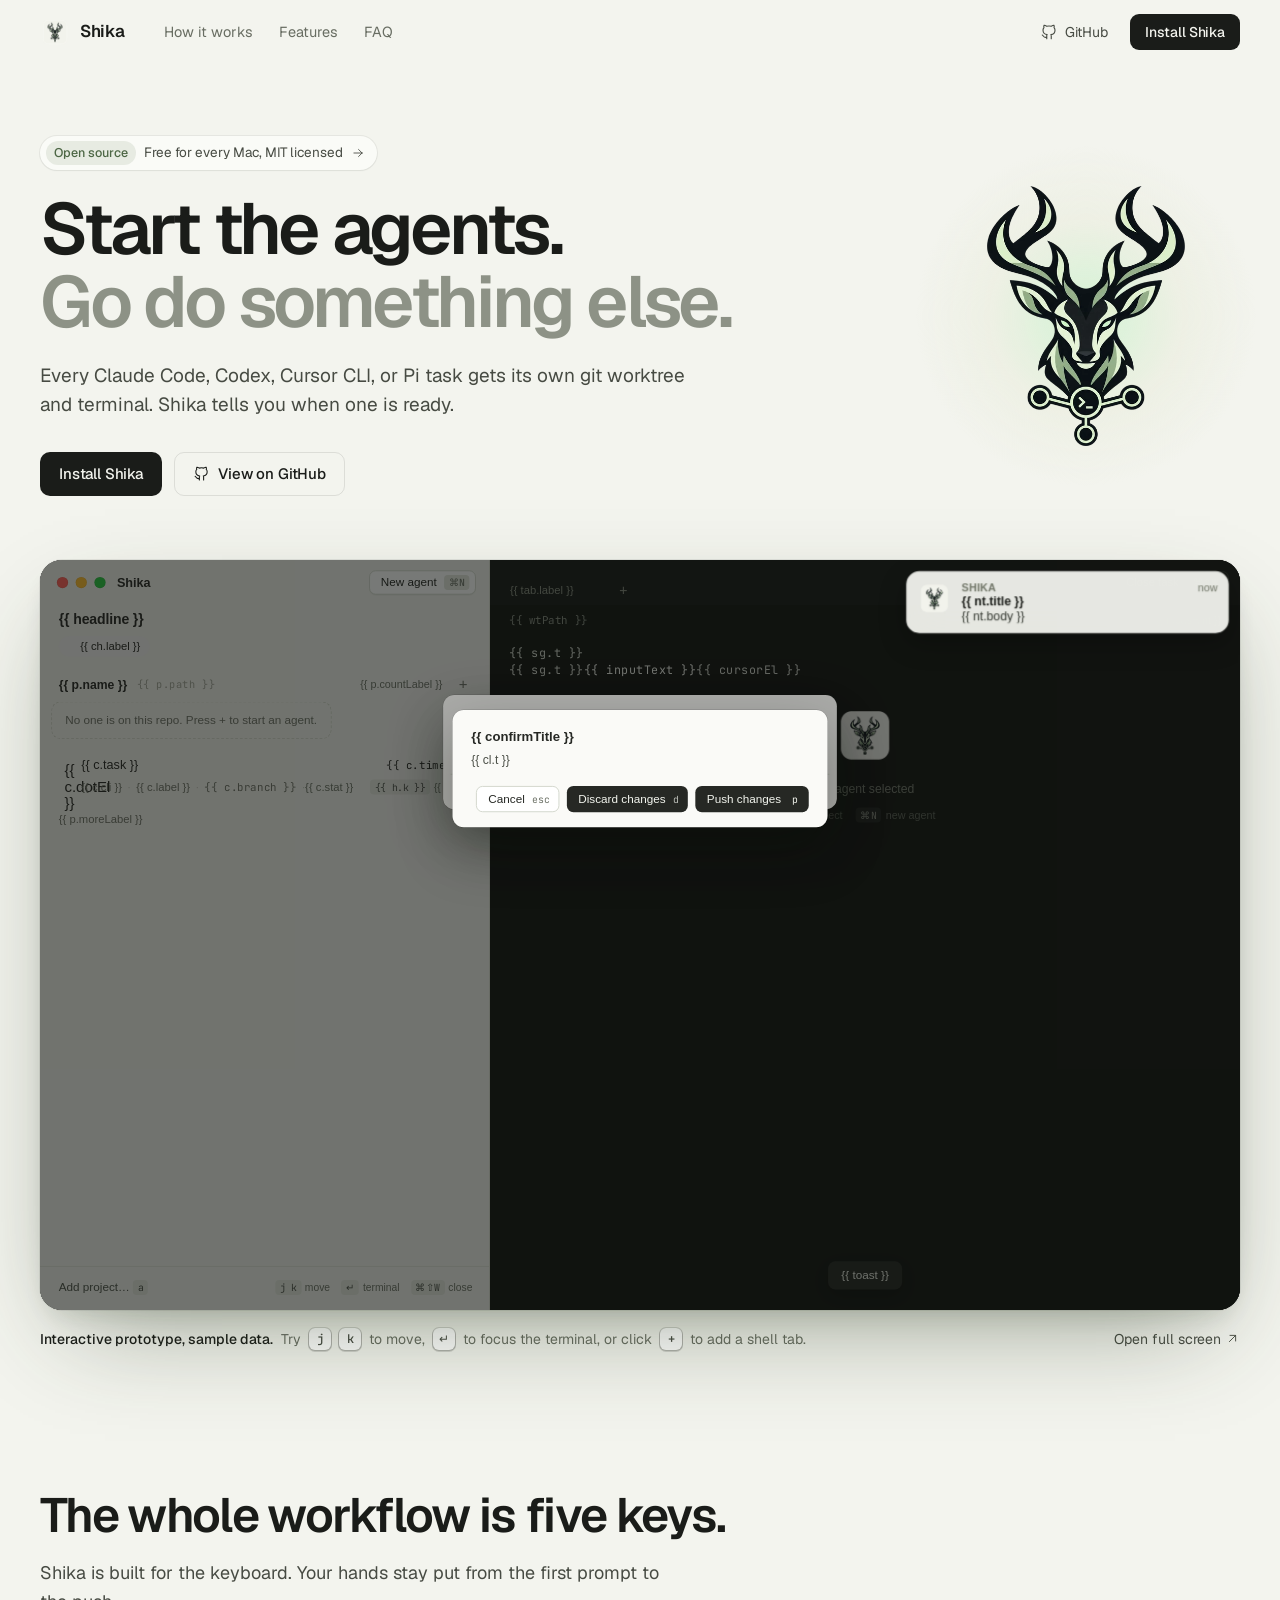
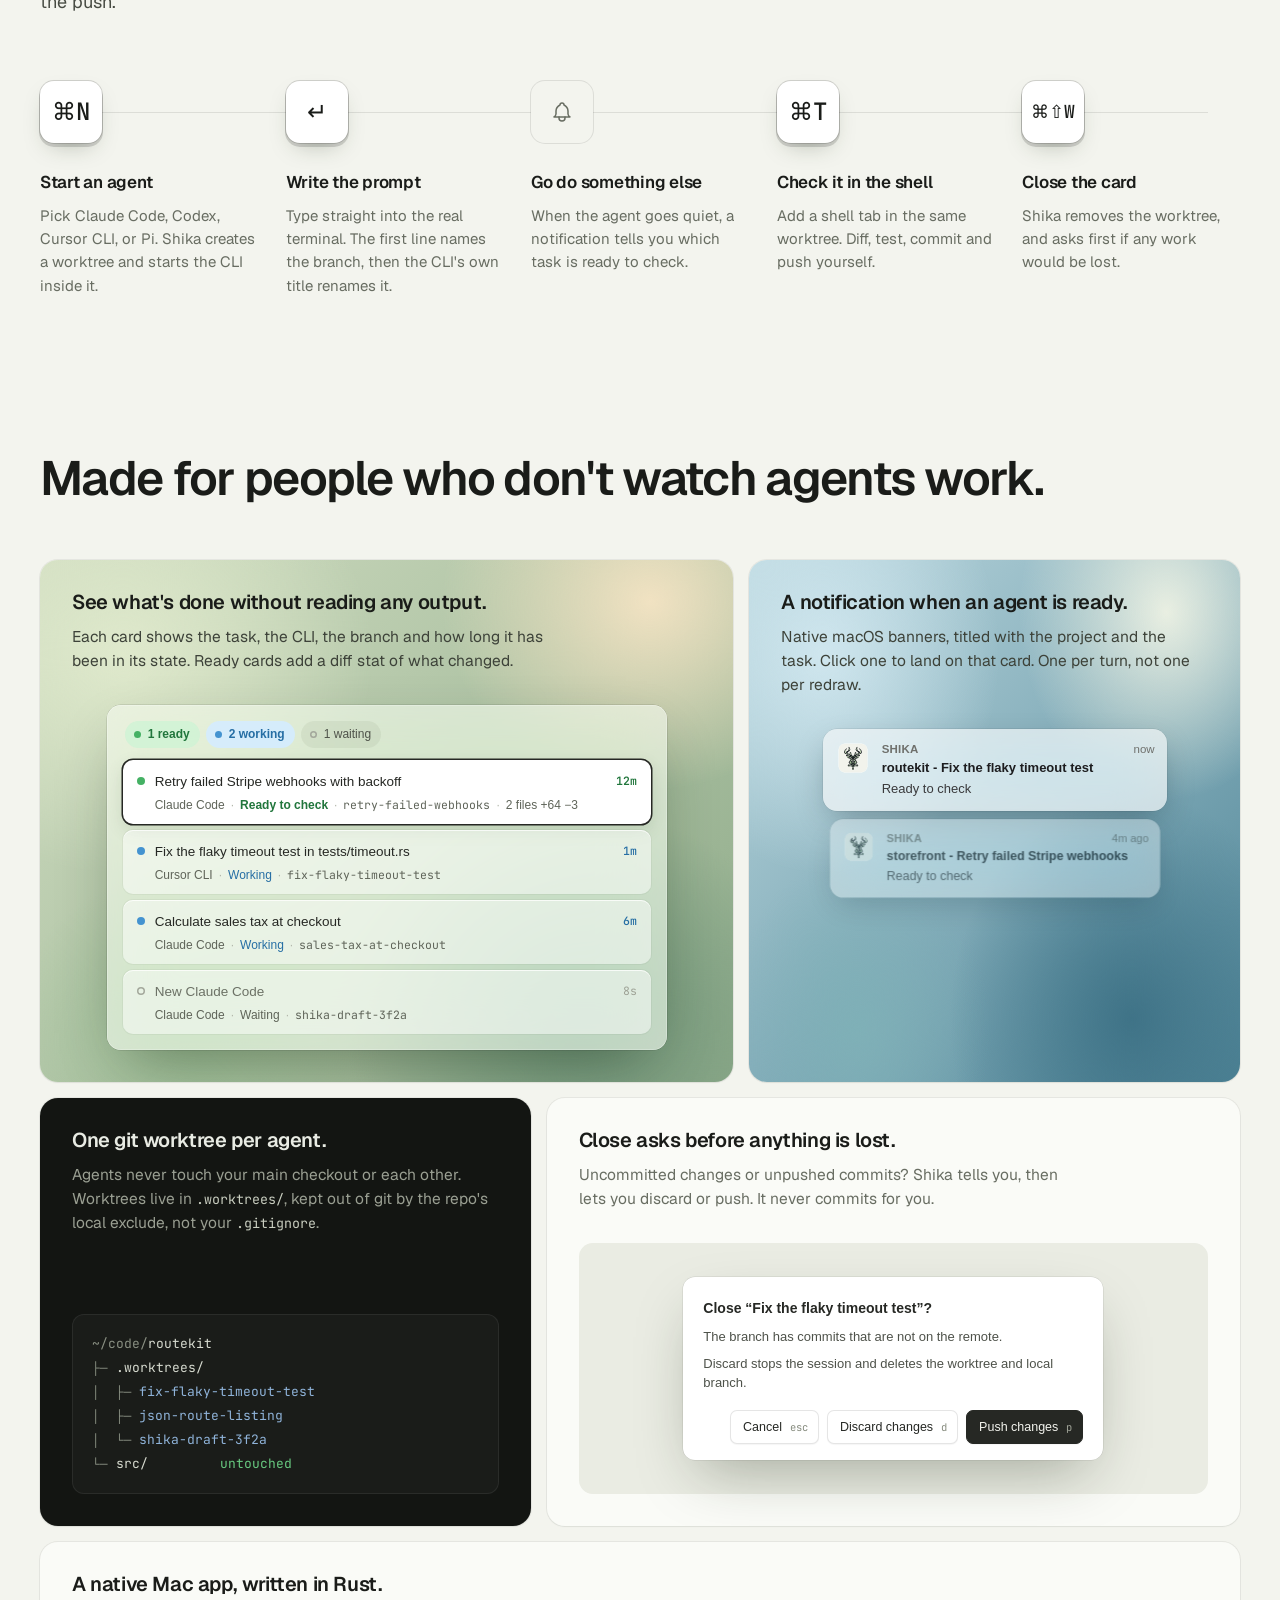
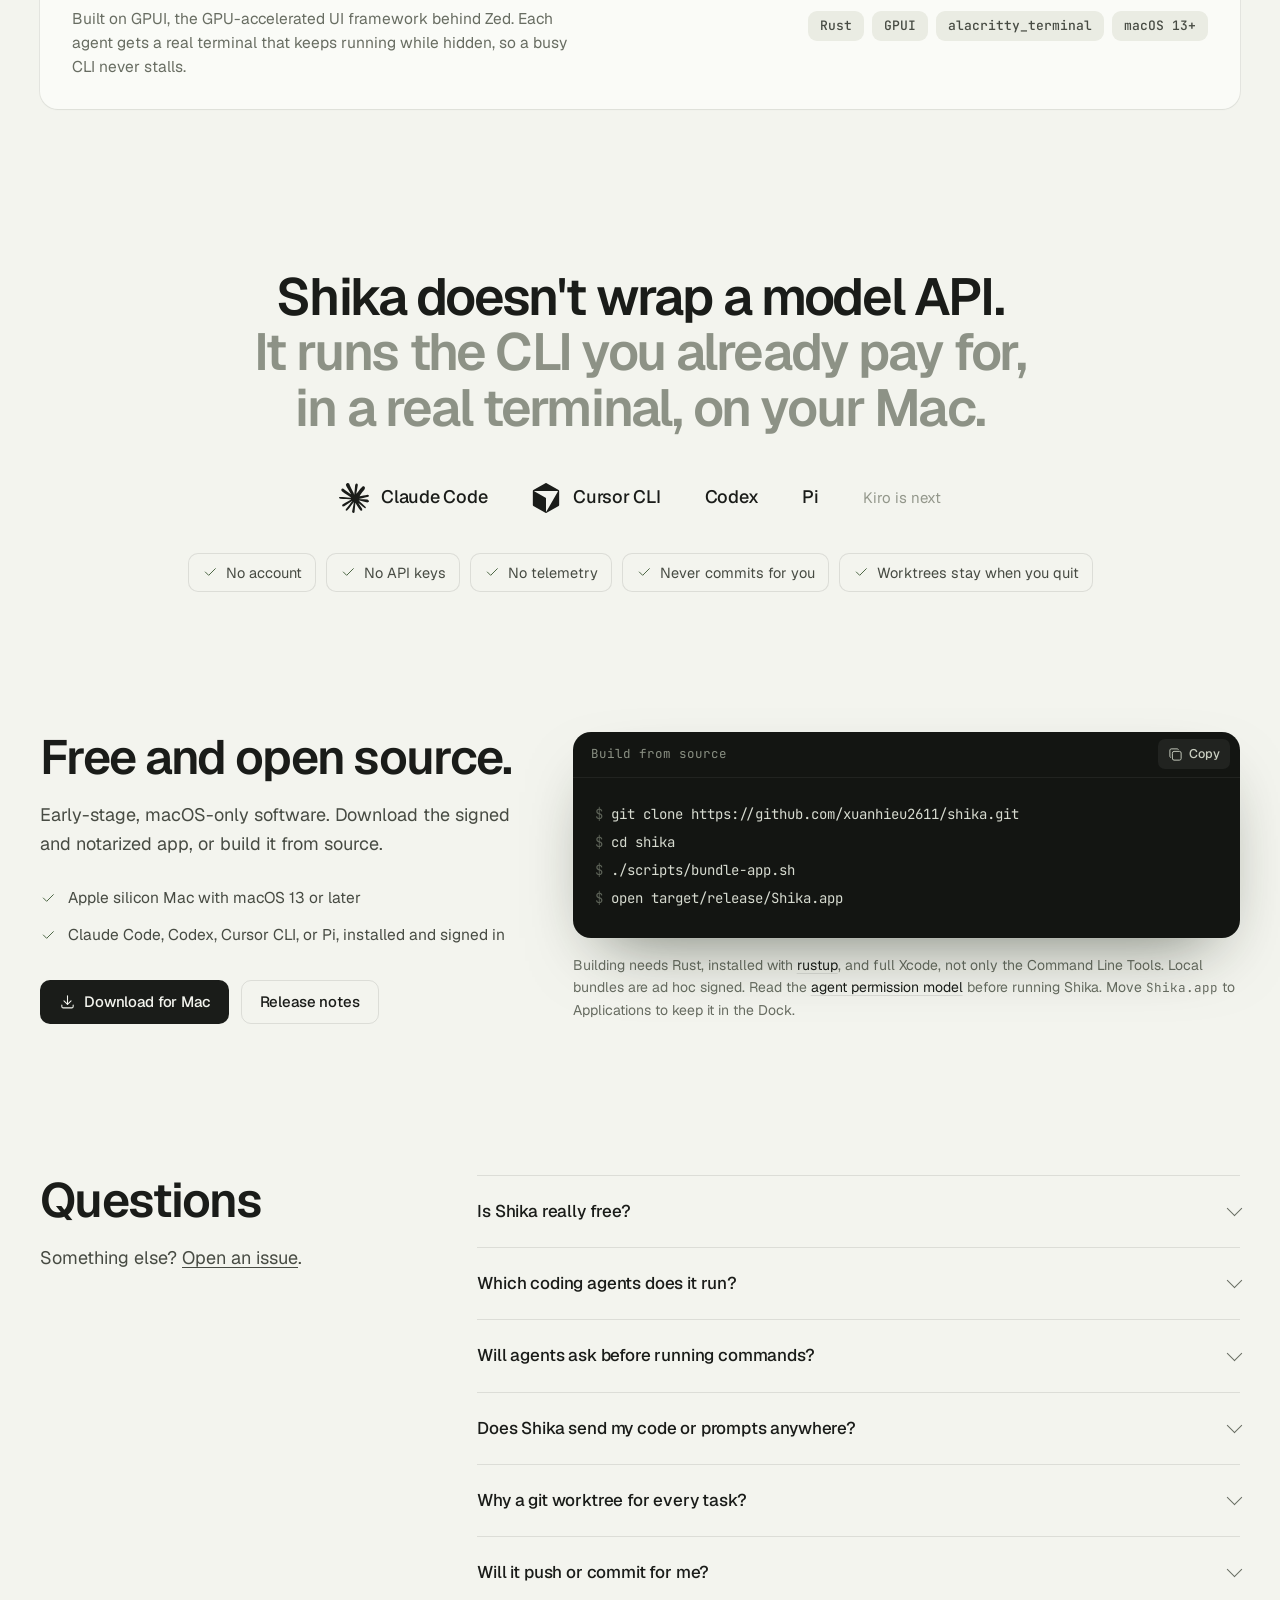
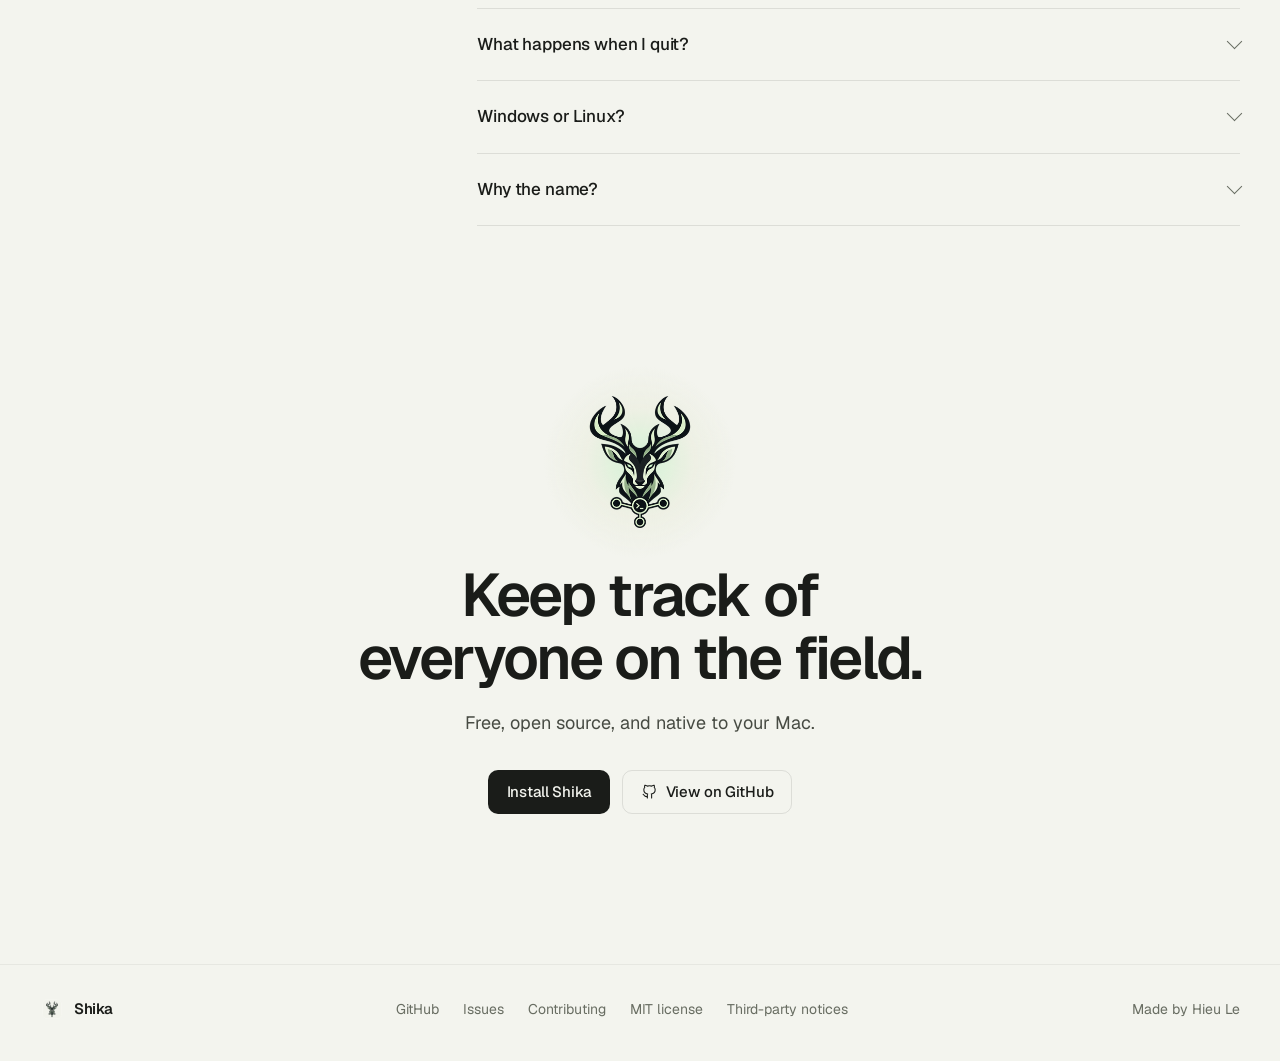
==== site/index.html @ 1981defa "Move New and Close onto Command shortcuts so typing on the cards cannot discard a task." ====
<!doctype html>
<html lang="en">
<head>
<meta charset="utf-8">
<meta name="viewport" content="width=device-width, initial-scale=1">
<title>Shika - Run coding agents in parallel on your Mac</title>
<meta name="description" content="Shika is a free, open source Mac app for running Claude Code, Codex, Cursor CLI, and Pi side by side. Every task gets its own git worktree, and Shika tells you when one is ready.">
<meta name="theme-color" content="#f3f4ee" media="(prefers-color-scheme: light)">
<meta name="theme-color" content="#111310" media="(prefers-color-scheme: dark)">
<link rel="canonical" href="https://useshika.com/">
<meta property="og:type" content="website">
<meta property="og:site_name" content="Shika">
<meta property="og:title" content="Shika - Start the agents. Go do something else.">
<meta property="og:description" content="A free, open source Mac app for running Claude Code, Codex, Cursor CLI, and Pi side by side, each in its own git worktree.">
<meta property="og:url" content="https://useshika.com/">
<meta property="og:image" content="https://useshika.com/img/og.png">
<meta property="og:image:width" content="2800">
<meta property="og:image:height" content="1760">
<meta property="og:image:alt" content="Native Shika app with three tasks across two sample projects and a task-owned shell tab. CLI output is simulated.">
<meta name="twitter:image:alt" content="Native Shika app with sample projects and simulated CLI output.">
<meta name="twitter:card" content="summary_large_image">
<meta name="twitter:title" content="Shika - Start the agents. Go do something else.">
<meta name="twitter:description" content="A free, open source Mac app for running Claude Code, Codex, Cursor CLI, and Pi side by side, each in its own git worktree.">
<meta name="twitter:image" content="https://useshika.com/img/og.png">
<link rel="icon" type="image/png" sizes="32x32" href="img/favicon-32.png">
<link rel="icon" type="image/png" sizes="64x64" href="img/favicon-64.png">
<link rel="apple-touch-icon" href="img/apple-touch-icon.png">
<link rel="preload" href="fonts/Geist-Variable.woff2" as="font" type="font/woff2" crossorigin>
<link rel="stylesheet" href="styles.css">
<script>document.documentElement.classList.add('js')</script>
<svg width="0" height="0" style="position:absolute" aria-hidden="true">
  <!-- Icons: Tabler Icons (MIT), outline set -->
  <symbol id="i-github" viewBox="0 0 24 24"><path d="M9 19c-4.3 1.4 -4.3 -2.5 -6 -3m12 5v-3.5c0 -1 .1 -1.4 -.5 -2c2.8 -.3 5.5 -1.4 5.5 -6a4.6 4.6 0 0 0 -1.3 -3.2a4.2 4.2 0 0 0 -.1 -3.2s-1.1 -.3 -3.5 1.3a12.3 12.3 0 0 0 -6.2 0c-2.4 -1.6 -3.5 -1.3 -3.5 -1.3a4.2 4.2 0 0 0 -.1 3.2a4.6 4.6 0 0 0 -1.3 3.2c0 4.6 2.7 5.7 5.5 6c-.6 .6 -.6 1.2 -.5 2v3.5"/></symbol>
  <symbol id="i-arrow" viewBox="0 0 24 24"><path d="M5 12l14 0"/><path d="M13 18l6 -6"/><path d="M13 6l6 6"/></symbol>
  <symbol id="i-out" viewBox="0 0 24 24"><path d="M17 7l-10 10"/><path d="M8 7l9 0l0 9"/></symbol>
  <symbol id="i-bell" viewBox="0 0 24 24"><path d="M10 5a2 2 0 1 1 4 0a7 7 0 0 1 4 6v3a4 4 0 0 0 2 3h-16a4 4 0 0 0 2 -3v-3a7 7 0 0 1 4 -6"/><path d="M9 17v1a3 3 0 0 0 6 0v-1"/></symbol>
  <symbol id="i-download" viewBox="0 0 24 24"><path d="M4 17v2a2 2 0 0 0 2 2h12a2 2 0 0 0 2 -2v-2"/><path d="M7 11l5 5l5 -5"/><path d="M12 4l0 12"/></symbol>
  <symbol id="i-check" viewBox="0 0 24 24"><path d="M5 12l5 5l10 -10"/></symbol>
  <symbol id="i-copy" viewBox="0 0 24 24"><path d="M7 7m0 2.667a2.667 2.667 0 0 1 2.667 -2.667h8.666a2.667 2.667 0 0 1 2.667 2.667v8.666a2.667 2.667 0 0 1 -2.667 2.667h-8.666a2.667 2.667 0 0 1 -2.667 -2.667z"/><path d="M4.012 16.737a2.005 2.005 0 0 1 -1.012 -1.737v-10c0 -1.1 .9 -2 2 -2h10c.75 0 1.158 .385 1.5 1"/></symbol>
</svg>
</head>
<body>
<a class="skip" href="#main">Skip to content</a>
<div id="top" aria-hidden="true"></div>

<header class="nav" id="nav">
  <div class="wrap nav-inner">
    <a class="brand" href="#top" aria-label="Shika home"><img src="img/app-icon-128.png" alt="" width="30" height="30">Shika</a>
    <nav class="nav-links" aria-label="Sections">
      <a href="#how">How it works</a>
      <a href="#features">Features</a>
      <a href="#faq">FAQ</a>
    </nav>
    <div class="nav-end">
      <a class="nav-gh" href="https://github.com/xuanhieu2611/shika"><svg class="icon"><use href="#i-github"/></svg><span>GitHub</span></a>
      <a class="btn btn-primary btn-sm" href="#install">Install Shika</a>
    </div>
  </div>
</header>

<main id="main">
  <section class="hero">
    <div class="wrap">
      <div class="hero-grid">
        <div>
          <a class="pill-link rise" style="--i:0" href="https://github.com/xuanhieu2611/shika"><span class="tag">Open source</span>Free for every Mac, MIT licensed<svg class="icon"><use href="#i-arrow"/></svg></a>
          <h1 class="rise" style="--i:1">Start the agents.<br><span class="soft">Go do something else.</span></h1>
          <p class="lede rise" style="--i:2">Every Claude Code, Codex, Cursor CLI, or Pi task gets its own git worktree and terminal. Shika tells you when one is ready.</p>
          <div class="cta-row rise" style="--i:3">
            <a class="btn btn-primary" href="#install">Install Shika</a>
            <a class="btn btn-ghost" href="https://github.com/xuanhieu2611/shika"><svg class="icon"><use href="#i-github"/></svg>View on GitHub</a>
          </div>
        </div>
        <div class="hero-mark rise" style="--i:2"><img src="img/logo-512.webp" alt="The Shika logo: a deer above a small terminal node graph" width="260" height="260"></div>
      </div>

      <div class="demo rise" style="--i:4" id="demo">
        <div class="demo-frame" id="demo-frame">
          <iframe id="demo-iframe" data-src="demo/" title="Interactive Shika prototype with sample data. Click inside, then use j and k to move, Enter to focus the terminal, or n for a new agent." tabindex="0"></iframe>
        </div>
        <div class="demo-caption">
          <p class="demo-keys"><strong>Interactive prototype, sample data.</strong> Try <kbd>j</kbd><kbd>k</kbd> to move, <kbd>↵</kbd> to focus the terminal, or click <kbd>+</kbd> to add a shell tab.</p>
          <p class="demo-mobile-note"><strong>Prototype with sample data.</strong> Open it on a laptop to try the keyboard flow.</p>
          <a href="demo/" target="_blank" rel="noopener">Open full screen<svg class="icon"><use href="#i-out"/></svg></a>
        </div>
      </div>
    </div>
  </section>

  <section class="section" id="how">
    <div class="wrap">
      <h2 class="reveal">The whole workflow is five keys.</h2>
      <p class="section-lede reveal">Shika is built for the keyboard. Your hands stay put from the first prompt to the push.</p>
      <ol class="rail">
        <li class="reveal" style="--i:0">
          <span class="key" aria-label="Command N">⌘N</span>
          <h3>Start an agent</h3>
          <p>Pick Claude Code, Codex, Cursor CLI, or Pi. Shika creates a worktree and starts the CLI inside it.</p>
        </li>
        <li class="reveal" style="--i:1">
          <span class="key" aria-label="Enter key">↵</span>
          <h3>Write the prompt</h3>
          <p>Type straight into the real terminal. The first line names the branch, then the CLI's own title renames it.</p>
        </li>
        <li class="reveal" style="--i:2">
          <span class="key is-passive" aria-label="Notification"><svg class="icon"><use href="#i-bell"/></svg></span>
          <h3>Go do something else</h3>
          <p>When the agent goes quiet, a notification tells you which task is ready to check.</p>
        </li>
        <li class="reveal" style="--i:3">
          <span class="key" aria-label="Command T">⌘T</span>
          <h3>Check it in the shell</h3>
          <p>Add a shell tab in the same worktree. Diff, test, commit and push yourself.</p>
        </li>
        <li class="reveal" style="--i:4">
          <span class="key" aria-label="Command Shift W" style="font-size:18px">⌘⇧W</span>
          <h3>Close the card</h3>
          <p>Shika removes the worktree, and asks first if any work would be lost.</p>
        </li>
      </ol>
    </div>
  </section>

  <section class="section" id="features">
    <div class="wrap">
      <h2 class="reveal">Made for people who don't watch agents work.</h2>
      <div class="bento">
        <article class="tile t-cards scene-meadow reveal">
          <div class="tile-copy">
            <h3>See what's done without reading any output.</h3>
            <p>Each card shows the task, the CLI, the branch and how long it has been in its state. Ready cards add a diff stat of what changed.</p>
          </div>
          <div class="tile-visual">
            <div class="ui ui-column" aria-hidden="true">
              <div class="ui-chips">
                <span class="ui-chip ready"><span class="dot ready"></span>1 ready</span>
                <span class="ui-chip working"><span class="dot working"></span>2 working</span>
                <span class="ui-chip"><span class="dot waiting"></span>1 waiting</span>
              </div>
              <div class="ui-card ready is-selected">
                <div class="ui-row1"><span class="dot ready"></span><span class="ui-task">Retry failed Stripe webhooks with backoff</span><span class="ui-time t-ready">12m</span></div>
                <div class="ui-row2"><span>Claude Code</span><span class="sep">·</span><span class="t-ready">Ready to check</span><span class="sep">·</span><span class="br">retry-failed-webhooks</span><span class="sep">·</span><span>2 files +64 −3</span></div>
              </div>
              <div class="ui-card">
                <div class="ui-row1"><span class="dot working"></span><span class="ui-task">Fix the flaky timeout test in tests/timeout.rs</span><span class="ui-time t-working">1m</span></div>
                <div class="ui-row2"><span>Cursor CLI</span><span class="sep">·</span><span class="t-working">Working</span><span class="sep">·</span><span class="br">fix-flaky-timeout-test</span></div>
              </div>
              <div class="ui-card">
                <div class="ui-row1"><span class="dot working"></span><span class="ui-task">Calculate sales tax at checkout</span><span class="ui-time t-working">6m</span></div>
                <div class="ui-row2"><span>Claude Code</span><span class="sep">·</span><span class="t-working">Working</span><span class="sep">·</span><span class="br">sales-tax-at-checkout</span></div>
              </div>
              <div class="ui-card">
                <div class="ui-row1"><span class="dot waiting"></span><span class="ui-task" style="color:#6c7166">New Claude Code</span><span class="ui-time" style="color:#9ea296">8s</span></div>
                <div class="ui-row2"><span>Claude Code</span><span class="sep">·</span><span class="t-waiting">Waiting</span><span class="sep">·</span><span class="br">shika-draft-3f2a</span></div>
              </div>
            </div>
          </div>
        </article>

        <article class="tile t-notify scene-tide reveal" style="--i:1">
          <div class="tile-copy">
            <h3>A notification when an agent is ready.</h3>
            <p>Native macOS banners, titled with the project and the task. Click one to land on that card. One per turn, not one per redraw.</p>
          </div>
          <div class="tile-visual">
            <div class="ui notif-stack" aria-hidden="true">
              <div class="ui-notif">
                <img src="img/app-icon-128.png" alt="">
                <div style="min-width:0;flex:1">
                  <div class="meta"><b>SHIKA</b><span>now</span></div>
                  <div class="title">routekit - Fix the flaky timeout test</div>
                  <div class="body">Ready to check</div>
                </div>
              </div>
              <div class="ui-notif">
                <img src="img/app-icon-128.png" alt="">
                <div style="min-width:0;flex:1">
                  <div class="meta"><b>SHIKA</b><span>4m ago</span></div>
                  <div class="title">storefront - Retry failed Stripe webhooks</div>
                  <div class="body">Ready to check</div>
                </div>
              </div>
            </div>
          </div>
        </article>

        <article class="tile t-worktrees scene-term reveal">
          <div class="tile-copy">
            <h3>One git worktree per agent.</h3>
            <p>Agents never touch your main checkout or each other. Worktrees live in <code>.worktrees/</code>, kept out of git by the repo's local exclude, not your <code>.gitignore</code>.</p>
          </div>
          <div class="tile-visual">
<pre class="tree" aria-label="A repository with three agent worktrees"><span class="d">~/code/</span>routekit
<span class="d">├─</span> .worktrees/
<span class="d">│  ├─</span> <span class="b">fix-flaky-timeout-test</span>
<span class="d">│  ├─</span> <span class="b">json-route-listing</span>
<span class="d">│  └─</span> <span class="b">shika-draft-3f2a</span>
<span class="d">└─</span> src/         <span class="g">untouched</span></pre>
          </div>
        </article>

        <article class="tile t-close reveal" style="--i:1">
          <div class="tile-copy">
            <h3>Close asks before anything is lost.</h3>
            <p>Uncommitted changes or unpushed commits? Shika tells you, then lets you discard or push. It never commits for you.</p>
          </div>
          <div class="tile-visual">
            <div class="dialog-scene">
              <div class="ui ui-dialog" aria-hidden="true">
                <span class="title">Close “Fix the flaky timeout test”?</span>
                <span class="text">The branch has commits that are not on the remote.</span>
                <span class="text">Discard stops the session and deletes the worktree and local branch.</span>
                <div class="buttons">
                  <span class="ui-btn">Cancel<span>esc</span></span>
                  <span class="ui-btn">Discard changes<span>d</span></span>
                  <span class="ui-btn primary">Push changes<span>p</span></span>
                </div>
              </div>
            </div>
          </div>
        </article>

        <article class="tile t-native reveal">
          <div class="native">
            <div>
              <h3>A native Mac app, written in Rust.</h3>
              <p>Built on GPUI, the GPU-accelerated UI framework behind Zed. Each agent gets a real terminal that keeps running while hidden, so a busy CLI never stalls.</p>
            </div>
            <div class="native-specs" aria-label="Built with">
              <span class="spec">Rust</span>
              <span class="spec">GPUI</span>
              <span class="spec">alacritty_terminal</span>
              <span class="spec">macOS 13+</span>
            </div>
          </div>
        </article>
      </div>
    </div>
  </section>

  <section class="statement">
    <div class="wrap">
      <h2 class="reveal">Shika doesn't wrap a model API. <span class="soft">It runs the CLI you already pay for, in a real terminal, on your Mac.</span></h2>
      <div class="clis reveal">
        <span class="cli"><svg viewBox="0 0 24 24" aria-hidden="true"><path d="m4.7144 15.9555 4.7174-2.6471.079-.2307-.079-.1275h-.2307l-.7893-.0486-2.6956-.0729-2.3375-.0971-2.2646-.1214-.5707-.1215-.5343-.7042.0546-.3522.4797-.3218.686.0608 1.5179.1032 2.2767.1578 1.6514.0972 2.4468.255h.3886l.0546-.1579-.1336-.0971-.1032-.0972L6.973 9.8356l-2.55-1.6879-1.3356-.9714-.7225-.4918-.3643-.4614-.1578-1.0078.6557-.7225.8803.0607.2246.0607.8925.686 1.9064 1.4754 2.4893 1.8336.3643.3035.1457-.1032.0182-.0728-.164-.2733-1.3539-2.4467-1.445-2.4893-.6435-1.032-.17-.6194c-.0607-.255-.1032-.4674-.1032-.7285L6.287.1335 6.6997 0l.9957.1336.419.3642.6192 1.4147 1.0018 2.2282 1.5543 3.0296.4553.8985.2429.8318.091.255h.1579v-.1457l.1275-1.706.2368-2.0947.2307-2.6957.0789-.7589.3764-.9107.7468-.4918.5828.2793.4797.686-.0668.4433-.2853 1.8517-.5586 2.9021-.3643 1.9429h.2125l.2429-.2429.9835-1.3053 1.6514-2.0643.7286-.8196.85-.9046.5464-.4311h1.0321l.759 1.1293-.34 1.1657-1.0625 1.3478-.8804 1.1414-1.2628 1.7-.7893 1.36.0729.1093.1882-.0183 2.8535-.607 1.5421-.2794 1.8396-.3157.8318.3886.091.3946-.3278.8075-1.967.4857-2.3072.4614-3.4364.8136-.0425.0304.0486.0607 1.5482.1457.6618.0364h1.621l3.0175.2247.7892.522.4736.6376-.079.4857-1.2142.6193-1.6393-.3886-3.825-.9107-1.3113-.3279h-.1822v.1093l1.0929 1.0686 2.0035 1.8092 2.5075 2.3314.1275.5768-.3218.4554-.34-.0486-2.2039-1.6575-.85-.7468-1.9246-1.621h-.1275v.17l.4432.6496 2.3436 3.5214.1214 1.0807-.17.3521-.6071.2125-.6679-.1214-1.3721-1.9246L14.38 17.959l-1.1414-1.9428-.1397.079-.674 7.2552-.3156.3703-.7286.2793-.6071-.4614-.3218-.7468.3218-1.4753.3886-1.9246.3157-1.53.2853-1.9004.17-.6314-.0121-.0425-.1397.0182-1.4328 1.9672-2.1796 2.9446-1.7243 1.8456-.4128.164-.7164-.3704.0667-.6618.4008-.5889 2.386-3.0357 1.4389-1.882.929-1.0868-.0062-.1579h-.0546l-6.3385 4.1164-1.1293.1457-.4857-.4554.0608-.7467.2307-.2429 1.9064-1.3114Z"/></svg>Claude Code</span>
        <span class="cli"><svg viewBox="0 0 24 24" aria-hidden="true"><path d="M11.503.131 1.891 5.678a.84.84 0 0 0-.42.726v11.188c0 .3.162.575.42.724l9.609 5.55a1 1 0 0 0 .998 0l9.61-5.55a.84.84 0 0 0 .42-.724V6.404a.84.84 0 0 0-.42-.726L12.497.131a1.01 1.01 0 0 0-.996 0M2.657 6.338h18.55c.263 0 .43.287.297.515L12.23 22.918c-.062.107-.229.064-.229-.06V12.335a.59.59 0 0 0-.295-.51l-9.11-5.257c-.109-.063-.064-.23.061-.23"/></svg>Cursor CLI</span>
        <span class="cli">Codex</span>
        <span class="cli">Pi</span>
        <span class="cli-next">Kiro is next</span>
      </div>
      <ul class="nots reveal">
        <li><svg class="icon"><use href="#i-check"/></svg>No account</li>
        <li><svg class="icon"><use href="#i-check"/></svg>No API keys</li>
        <li><svg class="icon"><use href="#i-check"/></svg>No telemetry</li>
        <li><svg class="icon"><use href="#i-check"/></svg>Never commits for you</li>
        <li><svg class="icon"><use href="#i-check"/></svg>Worktrees stay when you quit</li>
      </ul>
    </div>
  </section>

  <section class="section" id="install">
    <div class="wrap install-grid">
      <div class="reveal">
        <h2>Free and open source.</h2>
        <p class="section-lede">Early-stage, macOS-only software. Download the signed and notarized app, or build it from source.</p>
        <ul class="reqs">
          <li><svg class="icon"><use href="#i-check"/></svg>Apple silicon Mac with macOS 13 or later</li>
          <li><svg class="icon"><use href="#i-check"/></svg>Claude Code, Codex, Cursor CLI, or Pi, installed and signed in</li>
        </ul>
        <div class="cta-row">
          <a class="btn btn-primary" href="https://github.com/xuanhieu2611/shika/releases/latest/download/Shika.dmg"><svg class="icon"><use href="#i-download"/></svg>Download for Mac</a>
          <a class="btn btn-ghost" href="https://github.com/xuanhieu2611/shika/releases">Release notes</a>
        </div>
      </div>
      <div class="reveal" style="--i:1">
        <div class="code">
          <div class="code-bar"><span>Build from source</span><button class="copy" type="button" id="copy" aria-label="Copy install commands"><svg class="icon i-copy"><use href="#i-copy"/></svg><svg class="icon i-check"><use href="#i-check"/></svg><span id="copy-label">Copy</span></button></div>
<pre id="install-cmds"><span class="p">$ </span>git clone https://github.com/xuanhieu2611/shika.git
<span class="p">$ </span>cd shika
<span class="p">$ </span>./scripts/bundle-app.sh
<span class="p">$ </span>open target/release/Shika.app</pre>
        </div>
        <p class="install-foot">Building needs Rust, installed with <a href="https://rustup.rs">rustup</a>, and full Xcode, not only the Command Line Tools. Local bundles are ad hoc signed. Read the <a href="https://github.com/xuanhieu2611/shika#agent-permissions">agent permission model</a> before running Shika. Move <code class="mono">Shika.app</code> to Applications to keep it in the Dock.</p>
      </div>
    </div>
  </section>

  <section class="section" id="faq">
    <div class="wrap faq-grid">
      <div class="reveal">
        <h2>Questions</h2>
        <p class="section-lede">Something else? <a href="https://github.com/xuanhieu2611/shika/issues" style="text-decoration:underline;text-underline-offset:3px">Open an issue</a>.</p>
      </div>
      <div class="faq-list reveal" style="--i:1">
        <details>
          <summary>Is Shika really free?</summary>
          <p>Yes. It is MIT licensed, with no account and no paid tier. You pay your agent's provider the way you already do.</p>
        </details>
        <details>
          <summary>Which coding agents does it run?</summary>
          <p>Claude Code, Codex, Cursor CLI, and Pi today. Kiro is next. Shika starts the binary you already have, so your login, settings and plan come with it.</p>
        </details>
        <details>
          <summary>Will agents ask before running commands?</summary>
          <p>Shika's presets use the CLIs' automatic approval modes. Claude Code, Codex, and Cursor CLI bypass permission prompts or sandboxing; Pi starts with <code>--approve</code>. Agents can execute commands with your user account's access. A worktree separates Git edits but does not restrict access to files, credentials, or the network. Run agents only in projects you trust. Shika separately asks for approval before running configured worktree setup commands.</p>
        </details>
        <details>
          <summary>Does Shika send my code or prompts anywhere?</summary>
          <p>Shika has no telemetry or model API integration. Your agent CLI talks to its provider, Git fetch and push connect to your remotes, and any worktree setup commands you approve can use the network. Your CLI controls what it sends to its provider.</p>
        </details>
        <details>
          <summary>Why a git worktree for every task?</summary>
          <p>So agents can edit the same repo at the same time without colliding, and your main checkout stays clean. Each worktree is a full checkout on its own branch, under <code>.worktrees/</code> in your repo.</p>
        </details>
        <details>
          <summary>Will it push or commit for me?</summary>
          <p>It never commits. Add a shell tab with <code>⌘T</code>, then review, commit and push yourself. When you close a card with a clean tree and unpushed commits, Shika offers to push them. A push keeps the card open until you close it.</p>
        </details>
        <details>
          <summary>What happens when I quit?</summary>
          <p>Your projects and worktrees stay on disk. Running sessions end, and the next launch lists leftover worktrees so you can clean them up when you choose.</p>
        </details>
        <details>
          <summary>Windows or Linux?</summary>
          <p>Not yet. Shika is a native Mac app for now.</p>
        </details>
        <details>
          <summary>Why the name?</summary>
          <p>After Shikamaru, the one who keeps track of everyone on the field while giving directions. Shika also means deer in Japanese, hence the logo.</p>
        </details>
      </div>
    </div>
  </section>

  <section class="final">
    <div class="wrap">
      <div class="final-mark reveal"><img src="img/logo-256.png" alt="" width="132" height="132" loading="lazy"></div>
      <h2 class="reveal">Keep track of everyone on the field.</h2>
      <p class="reveal">Free, open source, and native to your Mac.</p>
      <div class="cta-row reveal">
        <a class="btn btn-primary" href="#install">Install Shika</a>
        <a class="btn btn-ghost" href="https://github.com/xuanhieu2611/shika"><svg class="icon"><use href="#i-github"/></svg>View on GitHub</a>
      </div>
    </div>
  </section>
</main>

<footer class="footer">
  <div class="wrap footer-inner">
    <a class="brand" href="#top"><img src="img/app-icon-128.png" alt="" width="24" height="24" loading="lazy">Shika</a>
    <nav aria-label="Footer">
      <a href="https://github.com/xuanhieu2611/shika">GitHub</a>
      <a href="https://github.com/xuanhieu2611/shika/issues">Issues</a>
      <a href="https://github.com/xuanhieu2611/shika/blob/main/CONTRIBUTING.md">Contributing</a>
      <a href="https://github.com/xuanhieu2611/shika/blob/main/LICENSE">MIT license</a>
      <a href="notices.html">Third-party notices</a>
    </nav>
    <span>Made by <a href="https://github.com/xuanhieu2611">Hieu Le</a></span>
  </div>
</footer>

<script src="main.js" defer></script>
</body>
</html>
---- site/styles.css ----
/* Shika landing page.
   Colors come from design/DESIGN.md and the logo: sage-tinted neutrals, ink for
   primary actions, and the four status colors only inside product previews.
   Radius scale: 10 buttons and code, 18 panels, 22 the demo frame, pill for chips. */

@font-face {
  font-family: "Geist";
  src: url("fonts/Geist-Variable.woff2") format("woff2");
  font-weight: 100 900;
  font-style: normal;
  font-display: swap;
}
@font-face {
  font-family: "JetBrains Mono";
  src: url("fonts/JetBrainsMono-Variable.woff2") format("woff2");
  font-weight: 100 800;
  font-style: normal;
  font-display: swap;
}

:root {
  color-scheme: light dark;

  --bg: #f3f4ee;
  --bg-sunken: #eaece3;
  --panel: #fafbf7;
  --ink-1: #1a1c19;
  --ink-2: #474b43;
  --ink-3: #686d62;
  --ink-4: #93978b;
  --ink-soft: #8d9286;
  --line: rgba(26, 28, 25, 0.1);
  --line-soft: rgba(26, 28, 25, 0.06);
  --accent: #4d6745;
  --accent-soft: rgba(111, 132, 102, 0.14);
  --btn-bg: #1a1c19;
  --btn-fg: #f3f4ee;
  --btn-hover: #30332e;
  --kbd-bg: #ffffff;
  --kbd-edge: rgba(26, 28, 25, 0.16);
  --shadow-panel: 0 0 0 1px rgba(26, 28, 25, 0.06), 0 1px 2px rgba(30, 40, 20, 0.04);
  --shadow-frame: 0 0 0 1px rgba(26, 28, 25, 0.08), 0 40px 100px -30px rgba(40, 56, 30, 0.45), 0 12px 30px -12px rgba(40, 56, 30, 0.2);
  --nav-bg: rgba(243, 244, 238, 0.78);
  --logo-halo: radial-gradient(closest-side, rgba(185, 242, 191, 0.55), rgba(228, 233, 210, 0.35) 55%, transparent);

  /* Product UI (from design/tokens) */
  --term-bg: #131512;
  --term-fg: #d7dbd0;
  --term-dim: #8a9083;
  --term-blue: #8fb3d9;
  --status-asking: oklch(0.72 0.16 58);
  --status-ready: oklch(0.68 0.15 150);
  --status-ready-text: oklch(0.5 0.12 150);
  --status-ready-chip: oklch(0.93 0.055 150 / 0.85);
  --status-working: oklch(0.64 0.12 245);
  --status-working-text: oklch(0.52 0.11 245);
  --status-working-chip: oklch(0.93 0.04 245 / 0.85);
  --status-waiting: #a3a79b;

  --font-sans: "Geist", -apple-system, BlinkMacSystemFont, "Helvetica Neue", sans-serif;
  --font-ui: -apple-system, BlinkMacSystemFont, "SF Pro Text", "Helvetica Neue", sans-serif;
  --font-mono: "JetBrains Mono", "SF Mono", Menlo, monospace;
  --ease: cubic-bezier(0.16, 1, 0.3, 1);
  --page: 1200px;
  --gutter: 24px;
}

@media (prefers-color-scheme: dark) {
  :root {
    --bg: #111310;
    --bg-sunken: #171a15;
    --panel: #1a1d18;
    --ink-1: #e8ebe3;
    --ink-2: #b9beb1;
    --ink-3: #8e9387;
    --ink-4: #686d62;
    --ink-soft: #7b8075;
    --line: rgba(232, 235, 227, 0.1);
    --line-soft: rgba(232, 235, 227, 0.06);
    --accent: #b9f2bf;
    --accent-soft: rgba(185, 242, 191, 0.1);
    --btn-bg: #e8ebe3;
    --btn-fg: #111310;
    --btn-hover: #ffffff;
    --kbd-bg: #22251f;
    --kbd-edge: rgba(0, 0, 0, 0.6);
    --shadow-panel: 0 0 0 1px rgba(232, 235, 227, 0.07);
    --shadow-frame: 0 0 0 1px rgba(232, 235, 227, 0.1), 0 40px 100px -30px rgba(0, 0, 0, 0.8), 0 12px 30px -12px rgba(0, 0, 0, 0.5);
    --nav-bg: rgba(17, 19, 16, 0.72);
    --logo-halo: radial-gradient(closest-side, rgba(185, 242, 191, 0.16), rgba(111, 132, 102, 0.1) 55%, transparent);
    --status-ready-text: oklch(0.82 0.12 150);
    --status-ready-chip: oklch(0.31 0.05 150);
    --status-working-text: oklch(0.8 0.09 245);
    --status-working-chip: oklch(0.31 0.04 245);
    --status-waiting: #6b7065;
  }
}

* { box-sizing: border-box; }
html { -webkit-text-size-adjust: 100%; scroll-behavior: smooth; scroll-padding-top: 80px; }
body {
  margin: 0;
  background: var(--bg);
  color: var(--ink-1);
  font-family: var(--font-sans);
  font-size: 16px;
  line-height: 1.6;
  -webkit-font-smoothing: antialiased;
  -moz-osx-font-smoothing: grayscale;
  overflow-x: hidden;
}
img, svg { display: block; max-width: 100%; }
a { color: inherit; text-decoration: none; }
code, kbd, pre { font-family: var(--font-mono); }
::selection { background: rgba(111, 132, 102, 0.3); }
:focus-visible { outline: 2px solid var(--ink-1); outline-offset: 3px; border-radius: 6px; }

.wrap { width: 100%; max-width: calc(var(--page) + var(--gutter) * 2); margin: 0 auto; padding: 0 var(--gutter); }
.icon { width: 18px; height: 18px; fill: none; stroke: currentColor; stroke-width: 1.5; stroke-linecap: round; stroke-linejoin: round; flex: none; }
.mono { font-family: var(--font-mono); font-size: 0.9em; }
.skip { position: absolute; left: -9999px; }
.skip:focus { left: 16px; top: 16px; z-index: 100; background: var(--btn-bg); color: var(--btn-fg); padding: 8px 12px; border-radius: 8px; }

/* Buttons */
.btn {
  display: inline-flex; align-items: center; gap: 8px;
  height: 44px; padding: 0 18px;
  border-radius: 10px; border: 1px solid transparent;
  font: 500 15px/1 var(--font-sans); letter-spacing: -0.01em; white-space: nowrap;
  cursor: pointer;
  transition: background-color 160ms var(--ease), border-color 160ms var(--ease), transform 160ms var(--ease);
}
.btn:active { transform: translateY(1px) scale(0.99); }
.btn-primary { background: var(--btn-bg); color: var(--btn-fg); }
.btn-primary:hover { background: var(--btn-hover); }
.btn-ghost { border-color: var(--line); color: var(--ink-1); background: transparent; }
.btn-ghost:hover { background: var(--accent-soft); border-color: transparent; }
.btn-sm { height: 36px; padding: 0 14px; font-size: 14px; border-radius: 9px; }
.btn .icon { width: 17px; height: 17px; }

kbd, .kbd {
  display: inline-flex; align-items: center; justify-content: center;
  min-width: 22px; height: 22px; padding: 0 6px;
  border-radius: 6px; background: var(--kbd-bg);
  box-shadow: 0 0 0 1px var(--kbd-edge), 0 1px 0 1px var(--kbd-edge);
  font: 500 12px/1 var(--font-mono); color: var(--ink-2);
  vertical-align: 1px;
}

/* Nav */
.nav { position: sticky; top: 0; z-index: 20; transition: background-color 200ms var(--ease), box-shadow 200ms var(--ease); }
.nav.is-stuck { background: var(--nav-bg); backdrop-filter: blur(18px) saturate(1.6); -webkit-backdrop-filter: blur(18px) saturate(1.6); box-shadow: 0 1px 0 var(--line-soft); }
.nav-inner { height: 64px; display: flex; align-items: center; gap: 28px; }
.brand { display: flex; align-items: center; gap: 10px; font-weight: 600; font-size: 17px; letter-spacing: -0.02em; }
.brand img { width: 30px; height: 30px; }
.nav-links { display: flex; gap: 26px; margin-left: 12px; font-size: 14.5px; color: var(--ink-3); }
.nav-links a { transition: color 140ms var(--ease); }
.nav-links a:hover { color: var(--ink-1); }
.nav-end { margin-left: auto; display: flex; align-items: center; gap: 10px; }
.nav-gh { display: inline-flex; align-items: center; gap: 7px; height: 36px; padding: 0 12px; border-radius: 9px; font-size: 14px; color: var(--ink-2); }
.nav-gh:hover { background: var(--accent-soft); color: var(--ink-1); }

/* Hero */
.hero { padding: 72px 0 0; }
.hero-grid { display: grid; grid-template-columns: minmax(0, 1fr) auto; align-items: center; gap: 48px; }
.pill-link {
  display: inline-flex; align-items: center; gap: 8px;
  padding: 5px 12px 5px 6px; border-radius: 999px;
  background: var(--panel); box-shadow: var(--shadow-panel);
  font-size: 13.5px; color: var(--ink-2);
  transition: color 140ms var(--ease);
}
.pill-link:hover { color: var(--ink-1); }
.pill-link .tag { padding: 2px 8px; border-radius: 999px; background: var(--accent-soft); color: var(--accent); font-weight: 500; font-size: 12.5px; }
.pill-link .icon { width: 14px; height: 14px; }
h1 {
  margin: 22px 0 0;
  font-size: clamp(42px, 6.2vw, 72px);
  line-height: 1.02; letter-spacing: -0.045em; font-weight: 600;
  text-wrap: balance;
}
h1 .soft { color: var(--ink-soft); }
.lede { margin: 22px 0 0; max-width: 34em; font-size: 19px; line-height: 1.55; color: var(--ink-2); text-wrap: pretty; }
.cta-row { display: flex; flex-wrap: wrap; gap: 12px; margin-top: 32px; }
.hero-mark { position: relative; width: 260px; height: 260px; margin-right: 24px; }
.hero-mark::before { content: ""; position: absolute; inset: -40px; background: var(--logo-halo); border-radius: 50%; }
.hero-mark img { position: relative; width: 100%; height: 100%; }

/* Demo */
.demo { margin-top: 64px; }
.demo-frame {
  position: relative; width: 100%; aspect-ratio: 1280 / 800;
  border-radius: 22px; overflow: hidden;
  box-shadow: var(--shadow-frame);
  background: #8fab8a url("img/demo-poster.png") center / cover no-repeat;
}
.demo-frame iframe {
  position: absolute; top: 0; left: 0;
  width: 1280px; height: 800px; border: 0;
  transform-origin: 0 0; transform: scale(var(--demo-scale, 1));
  opacity: 0; transition: opacity 500ms var(--ease);
}
.demo-frame.is-live iframe { opacity: 1; }
.demo-caption { display: flex; flex-wrap: wrap; align-items: center; justify-content: space-between; gap: 12px 24px; margin-top: 18px; font-size: 14px; color: var(--ink-3); }
.demo-caption p { margin: 0; display: flex; flex-wrap: wrap; align-items: center; gap: 6px 8px; }
.demo-caption strong { color: var(--ink-1); font-weight: 500; }
.demo-caption a { display: inline-flex; align-items: center; gap: 4px; color: var(--ink-2); }
.demo-caption a:hover { color: var(--ink-1); }
.demo-caption a .icon { width: 15px; height: 15px; }
.demo-caption .demo-mobile-note { display: none; }

.notices { max-width: 760px; padding-top: 64px; padding-bottom: 64px; }
.notices h1 { margin: 32px 0 24px; font-size: clamp(32px, 5vw, 48px); }
.notices p, .notices li { color: var(--ink-2); line-height: 1.7; }
.notices a { text-decoration: underline; text-underline-offset: 3px; }

/* Sections */
section { position: relative; }
.section { padding: 140px 0 0; }
h2 { margin: 0; font-size: clamp(32px, 4.2vw, 48px); line-height: 1.06; letter-spacing: -0.035em; font-weight: 600; text-wrap: balance; }
.section-lede { margin: 18px 0 0; max-width: 36em; font-size: 18px; color: var(--ink-2); text-wrap: pretty; }

/* How it works: a rail of keys */
.rail { position: relative; display: grid; grid-template-columns: repeat(5, minmax(0, 1fr)); gap: 28px; margin-top: 64px; list-style: none; padding: 0; }
.rail::before { content: ""; position: absolute; top: 31px; left: 32px; right: 32px; height: 1px; background: var(--line); }
.rail li { position: relative; }
.key {
  position: relative; display: flex; align-items: center; justify-content: center;
  width: 62px; height: 62px; border-radius: 14px;
  background: var(--kbd-bg);
  box-shadow: 0 0 0 1px var(--kbd-edge), 0 3px 0 1px var(--kbd-edge), 0 10px 24px -10px rgba(40, 56, 30, 0.35);
  font: 500 24px/1 var(--font-mono); color: var(--ink-1);
}
.key .icon { width: 24px; height: 24px; stroke-width: 1.5; }
.key.is-passive { background: var(--bg); box-shadow: 0 0 0 1px var(--line); color: var(--ink-3); }
.rail h3 { margin: 26px 0 0; font-size: 17px; font-weight: 600; letter-spacing: -0.015em; }
.rail p { margin: 8px 0 0; font-size: 15px; line-height: 1.55; color: var(--ink-3); text-wrap: pretty; }
.rail code { font-size: 0.86em; color: var(--ink-2); }

/* Features bento */
.bento { display: grid; grid-template-columns: repeat(12, minmax(0, 1fr)); gap: 16px; margin-top: 56px; }
.tile { position: relative; border-radius: 18px; overflow: hidden; background: var(--panel); box-shadow: var(--shadow-panel); display: flex; flex-direction: column; min-height: 400px; }
.tile-copy { padding: 30px 32px 0; }
.tile h3 { margin: 0; font-size: 20px; line-height: 1.25; font-weight: 600; letter-spacing: -0.02em; }
.tile p { margin: 10px 0 0; max-width: 32em; font-size: 15.5px; line-height: 1.55; color: var(--ink-3); text-wrap: pretty; }
.tile code { font-size: 0.86em; color: var(--ink-2); }
.tile-visual { flex: 1; display: flex; align-items: flex-end; justify-content: center; padding: 32px; }
.t-cards { grid-column: span 7; }
.t-notify { grid-column: span 5; }
.t-worktrees { grid-column: span 5; }
.t-close { grid-column: span 7; }
.t-native { grid-column: span 12; min-height: 0; }

.scene-meadow { background: radial-gradient(60% 70% at 12% 18%, #dfe9cc 0%, transparent 60%), radial-gradient(50% 60% at 88% 8%, #f1e2c2 0%, transparent 60%), radial-gradient(55% 65% at 78% 88%, #6f9479 0%, transparent 62%), radial-gradient(45% 55% at 22% 92%, #9fbf98 0%, transparent 60%), linear-gradient(135deg, #cfdcc0, #8fab8a); }
.scene-tide { background: radial-gradient(60% 70% at 15% 18%, #cfe6ee 0%, transparent 60%), radial-gradient(50% 60% at 85% 10%, #e9efe2 0%, transparent 60%), radial-gradient(60% 70% at 78% 88%, #3f7387 0%, transparent 62%), radial-gradient(45% 55% at 22% 90%, #7fb0b7 0%, transparent 60%), linear-gradient(135deg, #bcd8df, #4f8597); }
.scene-term { background: var(--term-bg); }
.scene-term h3 { color: #e8ebe3; }
.scene-term p { color: #9a9f92; }
.scene-term code { color: #c9cec0; }
.scene-meadow h3, .scene-tide h3 { color: #1a1c19; }
.scene-meadow p, .scene-tide p { color: #3d4239; }
.scene-meadow code, .scene-tide code { color: #262824; }

/* Product previews, built from the design system components */
.ui { font-family: var(--font-ui); color: #262824; -webkit-font-smoothing: antialiased; }
.ui-column {
  width: 100%; max-width: 560px; padding: 16px;
  border-radius: 14px;
  background: rgba(246, 248, 242, 0.62);
  backdrop-filter: blur(30px) saturate(1.8); -webkit-backdrop-filter: blur(30px) saturate(1.8);
  box-shadow: 0 0 0 0.5px rgba(0, 0, 0, 0.18), inset 0 0 0 0.5px rgba(255, 255, 255, 0.5), 0 24px 60px -20px rgba(20, 40, 15, 0.45);
}
.ui-chips { display: flex; flex-wrap: wrap; gap: 6px; margin: 0 2px 12px; }
.ui-chip { display: inline-flex; align-items: center; gap: 7px; padding: 4px 10px 4px 9px; border-radius: 999px; font-size: 12px; background: rgba(40, 52, 30, 0.06); color: #4e524a; }
.ui-chip.ready { background: oklch(0.93 0.055 150 / 0.85); color: oklch(0.5 0.12 150); font-weight: 600; }
.ui-chip.working { background: oklch(0.93 0.04 245 / 0.85); color: oklch(0.52 0.11 245); font-weight: 600; }
.dot { width: 8px; height: 8px; border-radius: 50%; flex: none; }
.ui-chip .dot { width: 7px; height: 7px; }
.dot.ready { background: oklch(0.68 0.15 150); }
.dot.working { background: oklch(0.64 0.12 245); }
.dot.waiting { box-shadow: inset 0 0 0 1.5px #a3a79b; }
.ui-card { display: flex; flex-direction: column; gap: 6px; padding: 12px 14px 11px; border-radius: 10px; background: rgba(255, 255, 255, 0.48); box-shadow: 0 0 0 1px rgba(0, 0, 0, 0.04), inset 0 1px 0 rgba(255, 255, 255, 0.75); }
.ui-card + .ui-card { margin-top: 6px; }
.ui-card.ready { background: oklch(0.975 0.035 150 / 0.78); }
.ui-card.is-selected { background: #fff; box-shadow: 0 0 0 1.5px #262824, 0 6px 18px rgba(20, 30, 10, 0.12); }
.ui-row1 { display: flex; align-items: center; gap: 10px; min-width: 0; }
.ui-task { flex: 1; min-width: 0; font-size: 13.5px; line-height: 19px; font-weight: 500; white-space: nowrap; overflow: hidden; text-overflow: ellipsis; }
.ui-time { flex: none; font-family: var(--font-mono); font-size: 11.5px; font-variant-numeric: tabular-nums; }
.ui-row2 { display: flex; align-items: center; gap: 6px; padding-left: 18px; font-size: 12px; line-height: 16px; color: #5f6459; white-space: nowrap; min-width: 0; overflow: hidden; }
.ui-row2 .sep { color: #b4b8ac; }
.ui-row2 .br { font-family: var(--font-mono); font-size: 11.5px; overflow: hidden; text-overflow: ellipsis; min-width: 0; }
.t-ready { color: oklch(0.5 0.12 150); font-weight: 600; }
.t-working { color: oklch(0.52 0.11 245); font-weight: 500; }
.t-waiting { color: #5f6459; }

.ui-notif {
  width: 100%; max-width: 344px; display: flex; gap: 11px; padding: 11px 12px;
  border-radius: 14px; background: rgba(246, 246, 246, 0.72);
  backdrop-filter: blur(24px) saturate(1.8); -webkit-backdrop-filter: blur(24px) saturate(1.8);
  box-shadow: 0 0 0 0.5px rgba(0, 0, 0, 0.12), 0 12px 32px -8px rgba(10, 30, 40, 0.35);
}
.ui-notif + .ui-notif { margin-top: 8px; }
.ui-notif img { width: 36px; height: 36px; flex: none; }
.ui-notif .meta { display: flex; justify-content: space-between; font-size: 11.5px; color: #6f706c; }
.ui-notif .meta b { font-weight: 600; letter-spacing: 0.02em; }
.ui-notif .title { font-size: 13px; font-weight: 600; color: #1d1d1f; white-space: nowrap; overflow: hidden; text-overflow: ellipsis; }
.ui-notif .body { font-size: 13px; color: #3a3a3c; }
.notif-stack { width: 100%; max-width: 344px; align-self: flex-start; margin: 0 auto; }
.notif-stack .ui-notif:nth-child(2) { opacity: 0.6; transform: scale(0.96); transform-origin: top center; }

.tree { width: 100%; margin: 0; padding: 18px 20px; border-radius: 12px; background: rgba(255, 255, 255, 0.03); box-shadow: inset 0 0 0 1px rgba(255, 255, 255, 0.07); font-size: 13px; line-height: 1.85; color: var(--term-fg); overflow-x: auto; }
.tree .d { color: var(--term-dim); }
.tree .b { color: var(--term-blue); }
.tree .g { color: oklch(0.76 0.14 150); }

.ui-dialog {
  width: 100%; max-width: 420px; padding: 20px 20px 16px; border-radius: 12px;
  background: #fff;
  box-shadow: 0 0 0 0.5px rgba(0, 0, 0, 0.12), 0 24px 60px -16px rgba(30, 40, 20, 0.35);
  display: flex; flex-direction: column; gap: 8px;
}
.ui-dialog .title { font-size: 14px; font-weight: 600; }
.ui-dialog .text { font-size: 13px; line-height: 19px; color: #4e524a; }
.ui-dialog .buttons { display: flex; flex-wrap: wrap; justify-content: flex-end; gap: 8px; margin-top: 10px; }
.ui-btn { display: inline-flex; align-items: center; gap: 8px; padding: 6px 10px 6px 12px; border-radius: 7px; font-size: 12.5px; border: 1px solid rgba(0, 0, 0, 0.1); background: #fff; color: #262824; box-shadow: 0 1px 1px rgba(0, 0, 0, 0.04); white-space: nowrap; }
.ui-btn span { font-family: var(--font-mono); font-size: 10.5px; color: #868b7e; }
.ui-btn.primary { background: #262824; color: #f3f4ee; border-color: #262824; }
.ui-btn.primary span { color: #a3a79b; }
.dialog-scene { width: 100%; display: flex; justify-content: center; padding: 34px 20px; border-radius: 14px; background: var(--bg-sunken); }

.native { display: grid; grid-template-columns: minmax(0, 1fr) auto; align-items: center; gap: 32px; padding: 30px 32px; }
.native-specs { display: flex; flex-wrap: wrap; gap: 8px; justify-content: flex-end; }
.spec { padding: 7px 12px; border-radius: 9px; background: var(--bg-sunken); font: 500 13px/1.2 var(--font-mono); color: var(--ink-2); white-space: nowrap; }

/* Statement */
.statement { padding-top: 160px; text-align: center; }
.statement h2 { max-width: 24ch; margin: 0 auto; font-size: clamp(30px, 4.4vw, 52px); }
.statement h2 .soft { display: block; color: var(--ink-soft); }
.clis { display: flex; flex-wrap: wrap; justify-content: center; align-items: center; gap: 14px 44px; margin-top: 48px; }
.cli { display: inline-flex; align-items: center; gap: 12px; font-size: 18px; font-weight: 500; letter-spacing: -0.015em; }
.cli svg { width: 30px; height: 30px; fill: currentColor; }
.cli-next { font-size: 15px; color: var(--ink-4); }
.nots { display: flex; flex-wrap: wrap; justify-content: center; gap: 10px; margin: 40px auto 0; padding: 0; list-style: none; max-width: 940px; }
.nots li { display: inline-flex; align-items: center; gap: 8px; padding: 8px 14px; border-radius: 10px; box-shadow: inset 0 0 0 1px var(--line); font-size: 14.5px; color: var(--ink-2); }
.nots .icon { width: 16px; height: 16px; color: var(--accent); }

/* Install */
.install-grid { display: grid; grid-template-columns: minmax(0, 5fr) minmax(0, 7fr); gap: 56px; align-items: start; }
.reqs { margin: 28px 0 0; padding: 0; list-style: none; display: grid; gap: 12px; }
.reqs li { display: flex; gap: 12px; align-items: baseline; font-size: 15.5px; color: var(--ink-2); }
.reqs .icon { width: 16px; height: 16px; color: var(--accent); transform: translateY(3px); }
.reqs a { text-decoration: underline; text-decoration-color: var(--line); text-underline-offset: 3px; }
.reqs a:hover { text-decoration-color: currentColor; }
.code {
  position: relative; border-radius: 18px; background: var(--term-bg); color: var(--term-fg);
  box-shadow: 0 0 0 1px rgba(255, 255, 255, 0.04), 0 30px 70px -30px rgba(20, 30, 15, 0.6);
  overflow: hidden;
}
.code-bar { display: flex; align-items: center; justify-content: space-between; height: 46px; padding: 0 10px 0 18px; border-bottom: 1px solid rgba(255, 255, 255, 0.06); font: 12.5px/1 var(--font-mono); color: var(--term-dim); }
.copy { display: inline-flex; align-items: center; gap: 6px; height: 30px; padding: 0 10px; border: 0; border-radius: 7px; background: rgba(255, 255, 255, 0.06); color: #c9cec0; font: 500 12.5px/1 var(--font-sans); cursor: pointer; transition: background-color 140ms var(--ease); }
.copy:hover { background: rgba(255, 255, 255, 0.12); }
.copy .icon { width: 15px; height: 15px; }
.copy .i-check { display: none; }
.copy.is-done .i-check { display: block; }
.copy.is-done .i-copy { display: none; }
.code pre { margin: 0; padding: 22px 22px 26px; font-size: 14px; line-height: 2; overflow-x: auto; }
.code .p { color: #5d6358; user-select: none; }
.code .c { color: #6f7569; }
.install-foot { margin-top: 16px; font-size: 14px; color: var(--ink-3); }
.install-foot a { color: var(--ink-1); text-decoration: underline; text-decoration-color: var(--line); text-underline-offset: 3px; }

/* FAQ */
.faq-grid { display: grid; grid-template-columns: minmax(0, 4fr) minmax(0, 8fr); gap: 56px; }
.faq-list { border-top: 1px solid var(--line); }
.faq-list details { border-bottom: 1px solid var(--line); }
.faq-list summary { display: flex; align-items: center; justify-content: space-between; gap: 20px; padding: 22px 0; cursor: pointer; list-style: none; font-size: 17px; font-weight: 500; letter-spacing: -0.01em; }
.faq-list summary::-webkit-details-marker { display: none; }
.faq-list summary::after { content: ""; width: 10px; height: 10px; flex: none; border-right: 1.5px solid var(--ink-3); border-bottom: 1.5px solid var(--ink-3); transform: translateY(-3px) rotate(45deg); transition: transform 200ms var(--ease); }
.faq-list details[open] summary::after { transform: translateY(2px) rotate(-135deg); }
.faq-list details p { margin: -6px 0 22px; max-width: 40em; font-size: 15.5px; color: var(--ink-3); text-wrap: pretty; }
.faq-list code { font-size: 0.86em; color: var(--ink-2); }

/* Final CTA */
.final { padding: 170px 0 150px; text-align: center; }
.final-mark { position: relative; width: 132px; height: 132px; margin: 0 auto 36px; }
.final-mark::before { content: ""; position: absolute; inset: -30px; background: var(--logo-halo); border-radius: 50%; }
.final-mark img { position: relative; width: 100%; height: 100%; }
.final h2 { max-width: 16ch; margin: 0 auto; font-size: clamp(36px, 5vw, 60px); }
.final p { margin: 18px auto 0; font-size: 18px; color: var(--ink-2); }
.final .cta-row { justify-content: center; }

/* Footer */
.footer { border-top: 1px solid var(--line-soft); padding: 32px 0 40px; font-size: 14px; color: var(--ink-3); }
.footer-inner { display: flex; flex-wrap: wrap; align-items: center; justify-content: space-between; gap: 16px 32px; }
.footer .brand { font-size: 15px; color: var(--ink-1); }
.footer .brand img { width: 24px; height: 24px; }
.footer nav { display: flex; flex-wrap: wrap; gap: 8px 24px; }
.footer a:hover { color: var(--ink-1); }

/* Motion: entrance and scroll reveal. Off for reduced motion. */
@keyframes rise { from { opacity: 0; transform: translateY(14px); } to { opacity: 1; transform: none; } }
@keyframes pulse { 0%, 100% { opacity: 1; } 50% { opacity: 0.3; } }
@media (prefers-reduced-motion: no-preference) {
  .rise { animation: rise 800ms var(--ease) both; animation-delay: calc(var(--i, 0) * 80ms); }
  .js .reveal { opacity: 0; transform: translateY(22px); transition: opacity 800ms var(--ease), transform 800ms var(--ease); transition-delay: calc(var(--i, 0) * 70ms); }
  .js .reveal.is-in { opacity: 1; transform: none; }
  .dot.working { animation: pulse 1.6s ease-in-out infinite; }
}
@media (prefers-reduced-motion: reduce) {
  html { scroll-behavior: auto; }
  .demo-frame iframe { transition: none; }
}
@media (prefers-reduced-transparency: reduce) {
  .ui-column { background: #f1f2ec; backdrop-filter: none; -webkit-backdrop-filter: none; }
  .ui-notif { background: #f2f2f2; backdrop-filter: none; -webkit-backdrop-filter: none; }
  .nav.is-stuck { background: var(--bg); backdrop-filter: none; -webkit-backdrop-filter: none; }
}

/* Responsive */
@media (max-width: 1080px) {
  .rail { grid-template-columns: repeat(3, minmax(0, 1fr)); row-gap: 48px; }
  .rail::before { display: none; }
  .t-cards, .t-notify, .t-worktrees, .t-close { grid-column: span 12; }
  .t-notify, .t-worktrees { min-height: 0; }
  .install-grid, .faq-grid { grid-template-columns: minmax(0, 1fr); gap: 40px; }
}
@media (max-width: 860px) {
  .nav-links { display: none; }
  .hero-mark { display: none; }
  .hero-grid { grid-template-columns: minmax(0, 1fr); }
  .native { grid-template-columns: minmax(0, 1fr); }
  .native-specs { justify-content: flex-start; }
}
@media (max-width: 767px) {
  :root { --gutter: 16px; }
  .nav-gh span { display: none; }
  .hero { padding-top: 40px; }
  .lede { font-size: 17px; }
  .cta-row .btn { flex: 1 1 auto; justify-content: center; }
  .demo { margin-top: 44px; }
  .demo-frame { border-radius: 14px; }
  .demo-frame iframe { pointer-events: none; }
  .demo-caption .demo-keys { display: none; }
  .demo-caption .demo-mobile-note { display: block; }
  .section { padding-top: 96px; }
  .statement { padding-top: 110px; }
  .rail { grid-template-columns: minmax(0, 1fr); row-gap: 36px; margin-top: 44px; }
  .rail li { display: grid; grid-template-columns: 62px minmax(0, 1fr); column-gap: 20px; }
  .rail .key { grid-row: span 2; }
  .rail h3 { margin-top: 4px; }
  .tile-copy { padding: 24px 22px 0; }
  .tile-visual { padding: 24px 18px; }
  .native { padding: 24px 22px; }
  .final { padding: 120px 0 110px; }
  .code pre { font-size: 12.5px; padding: 18px 16px 22px; }
}
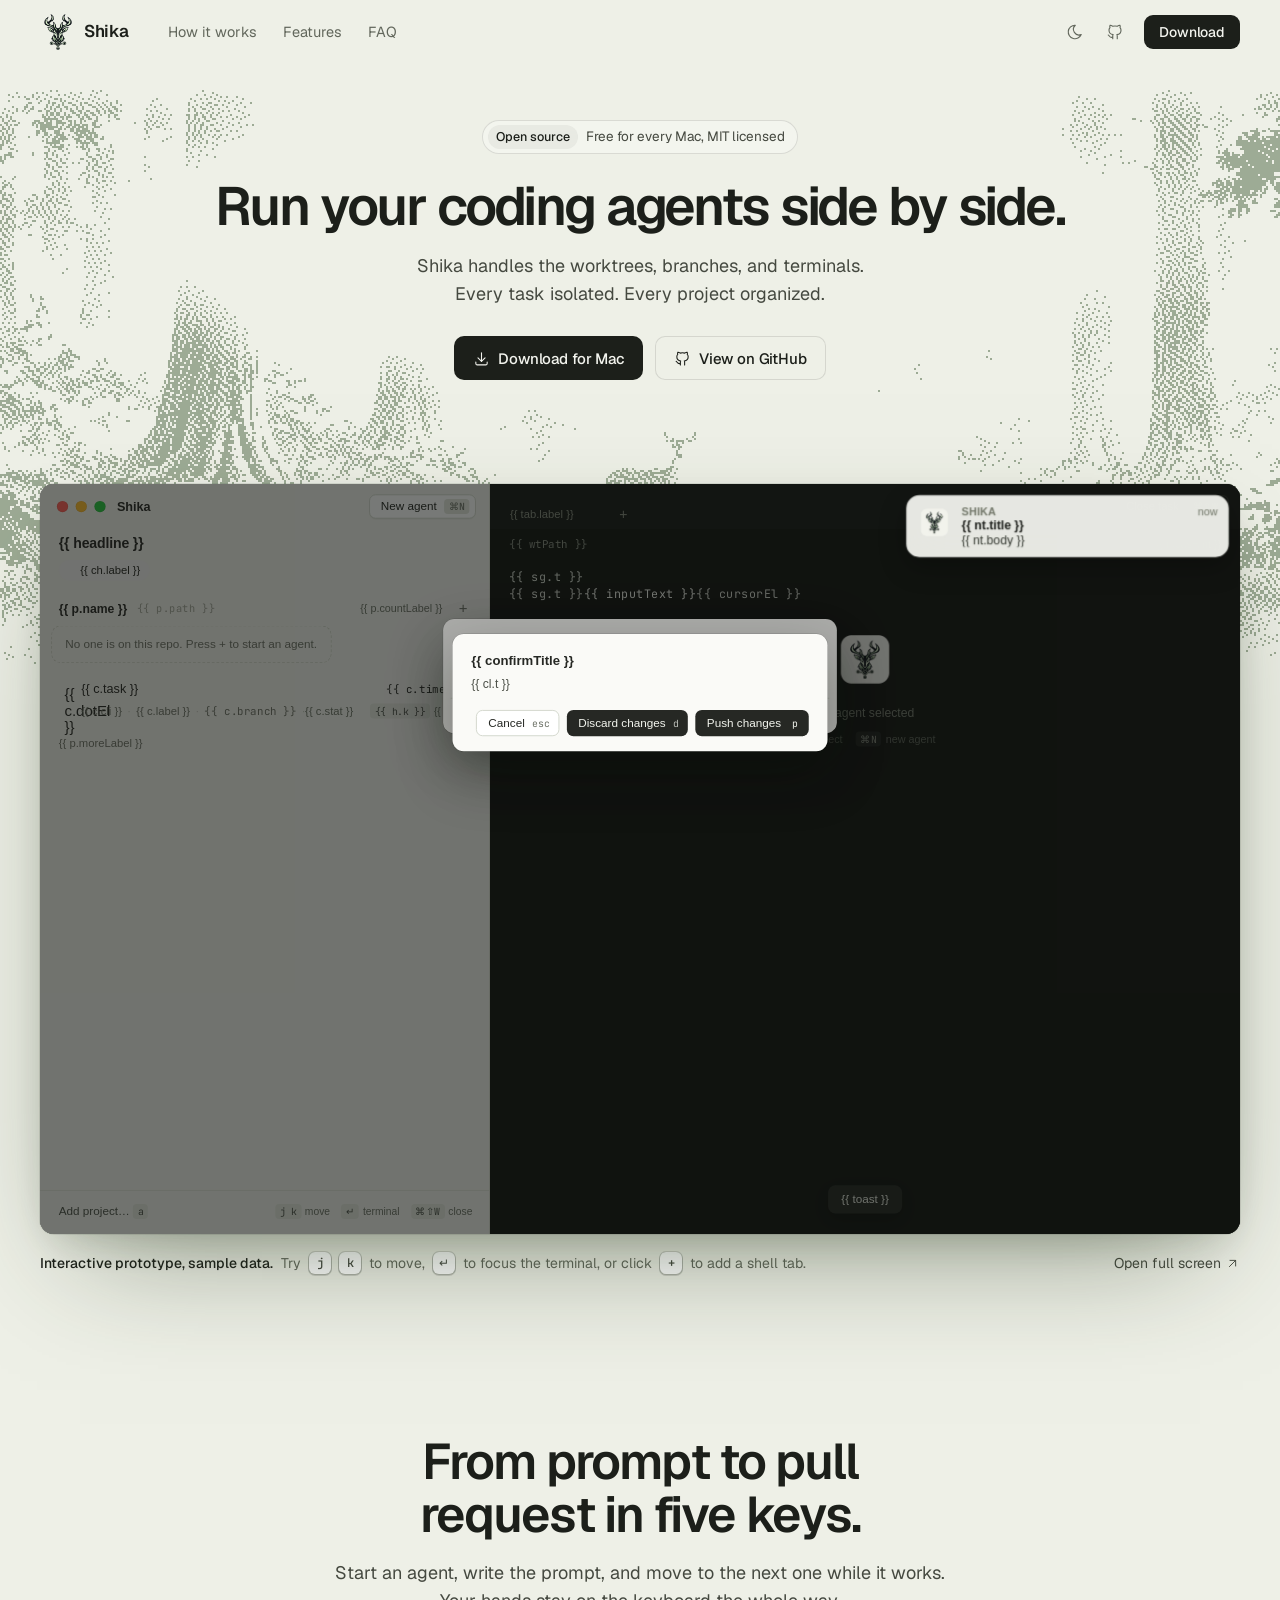
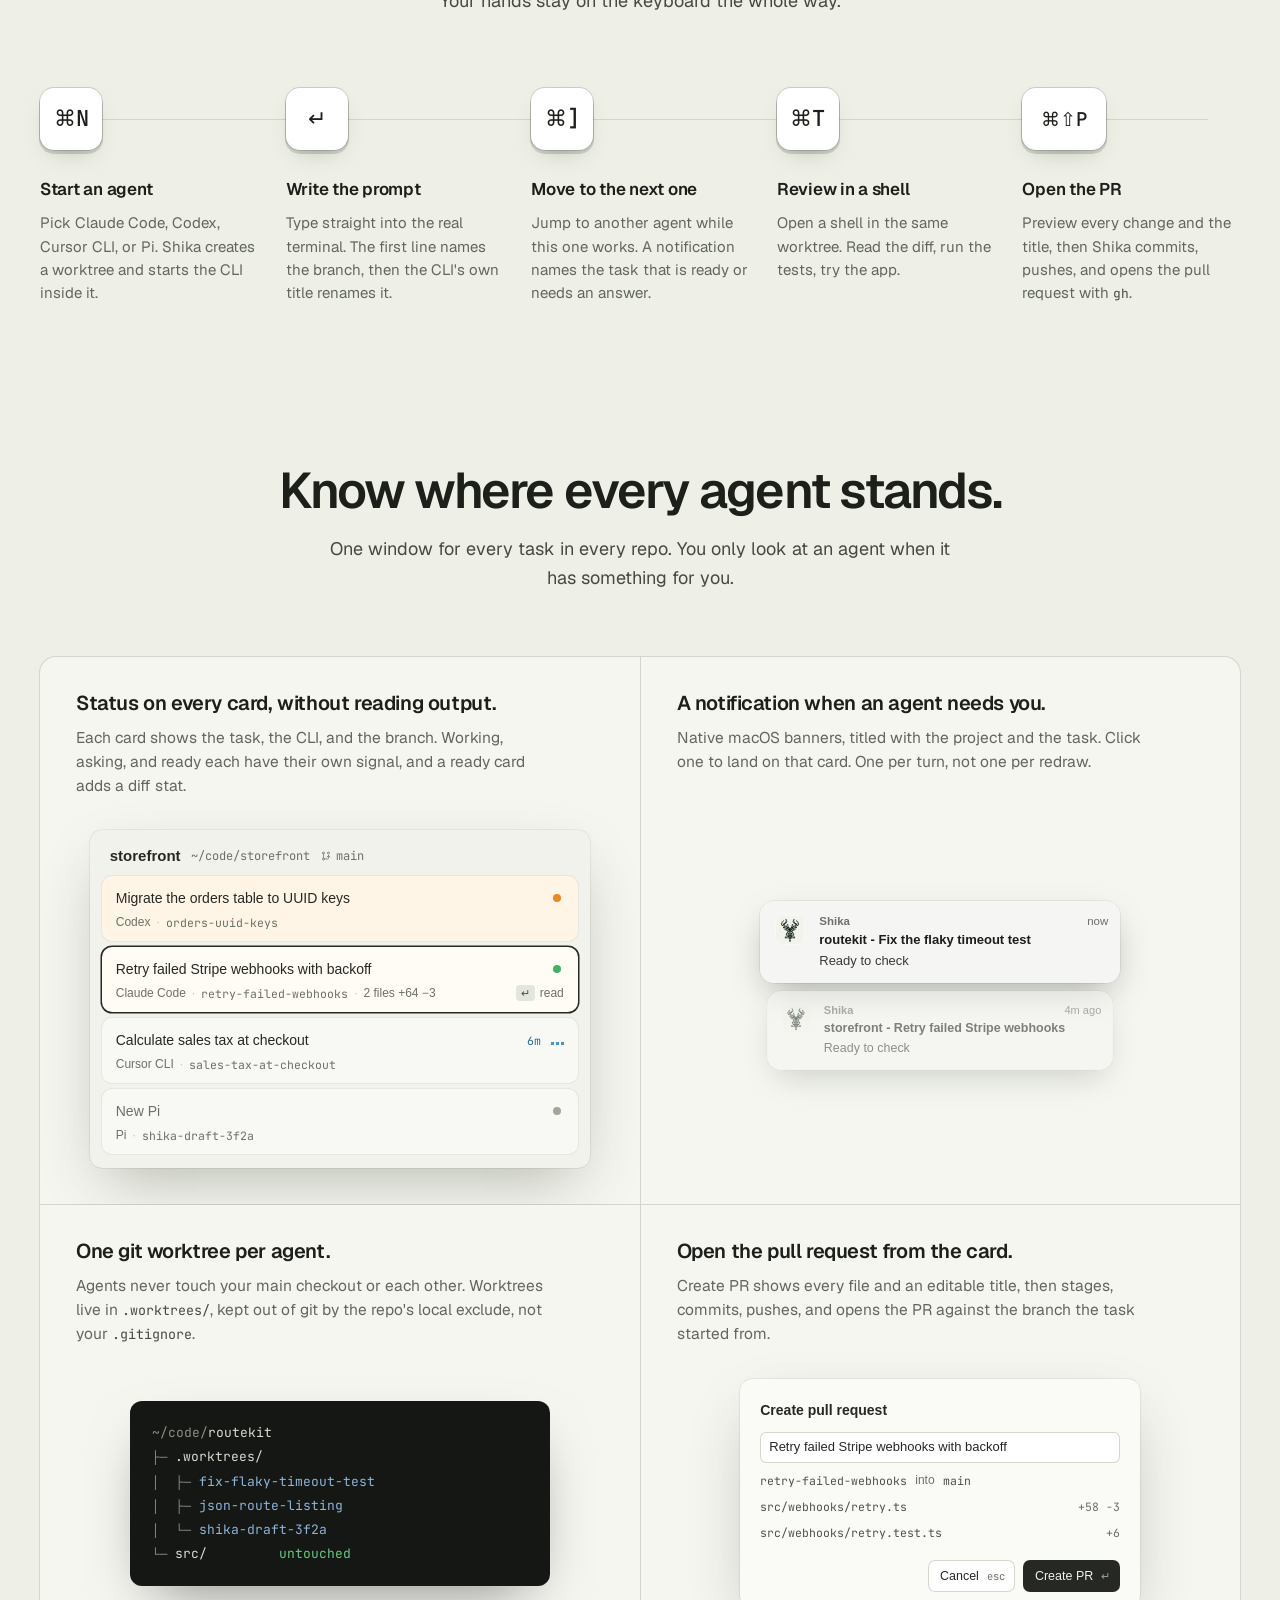
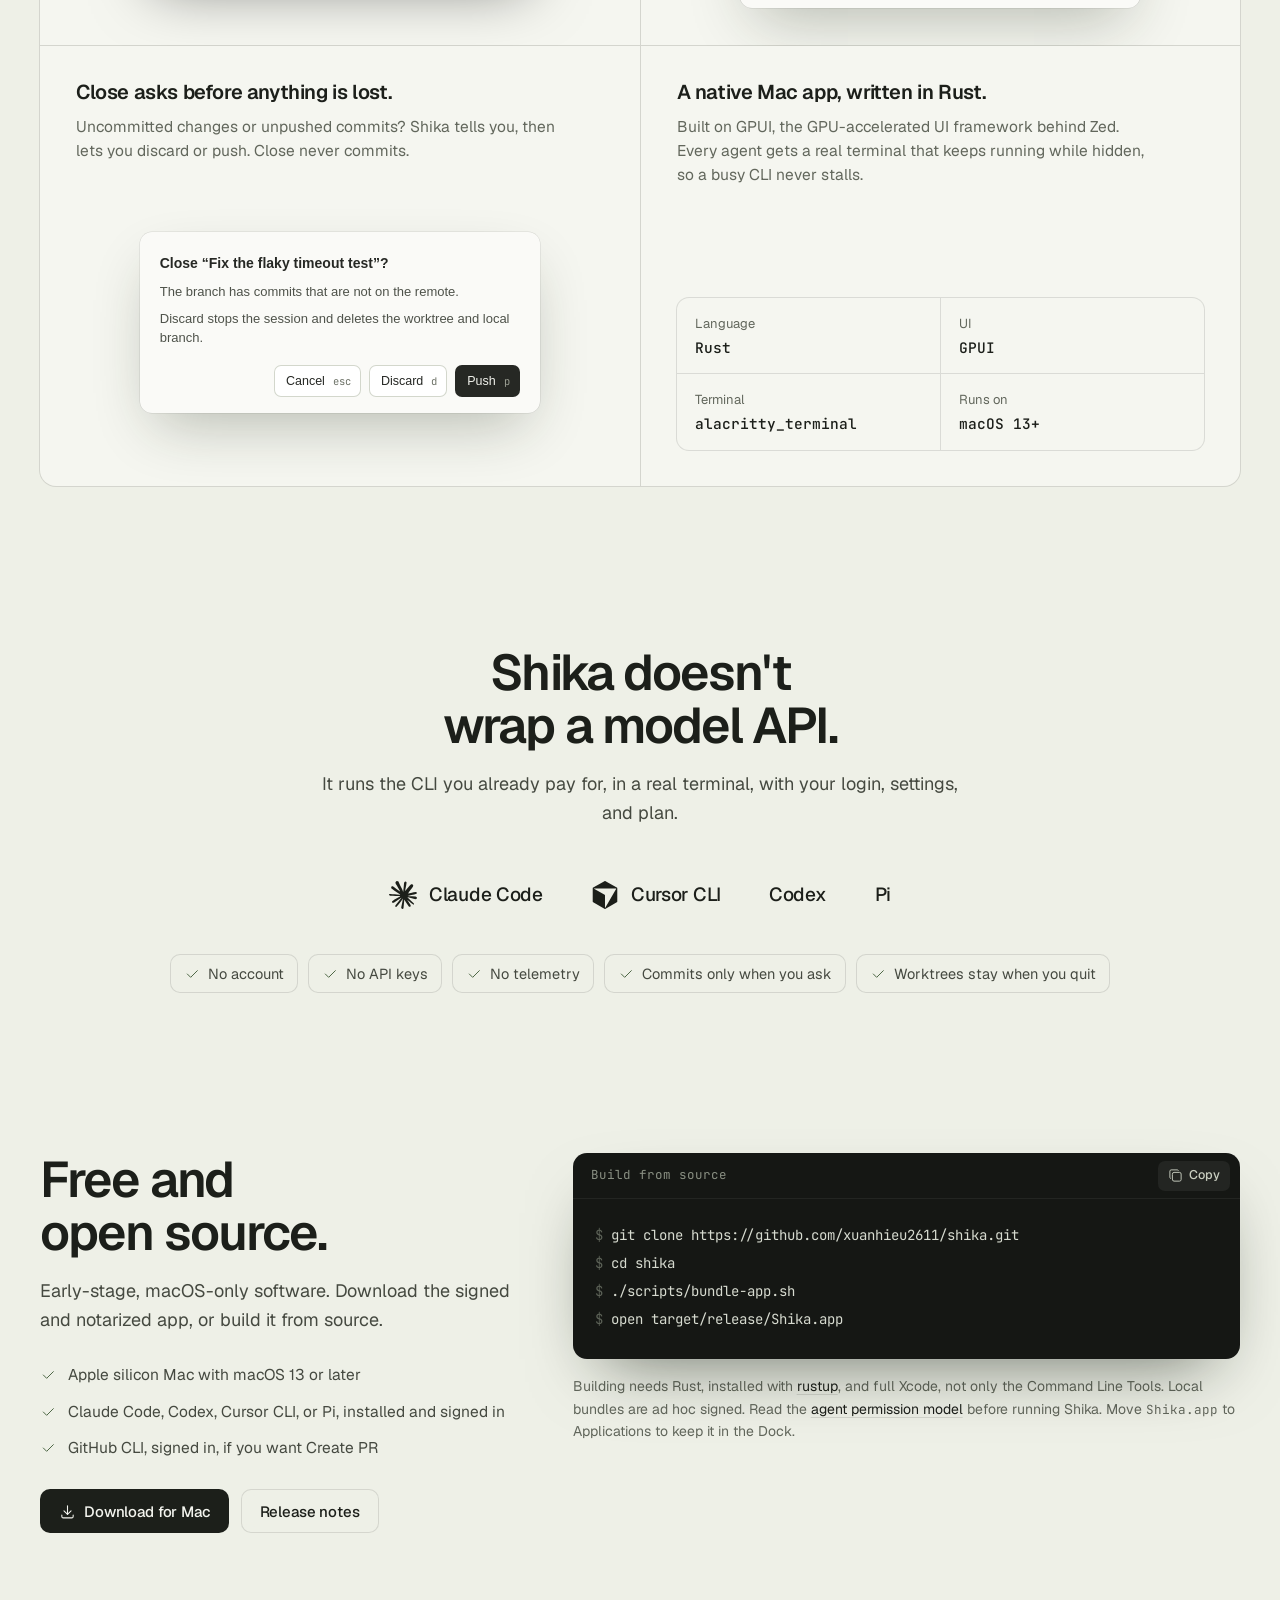
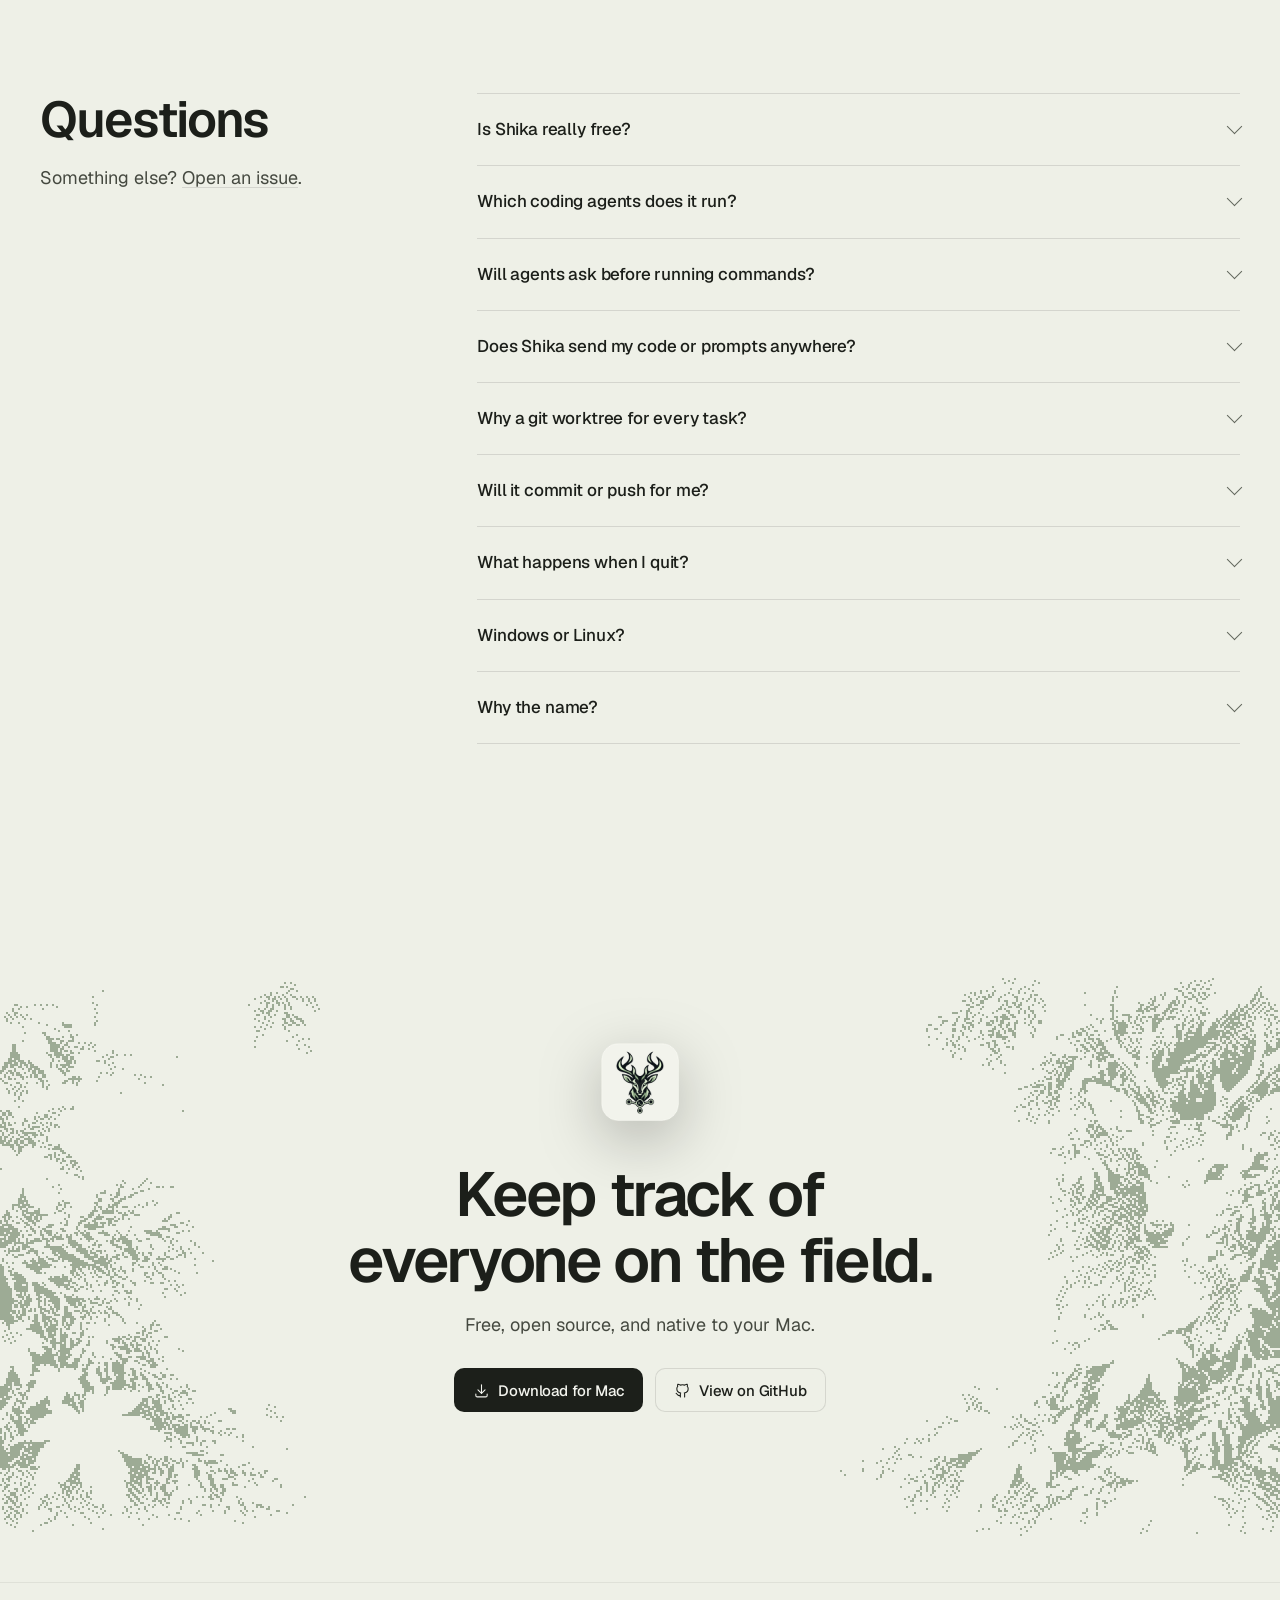
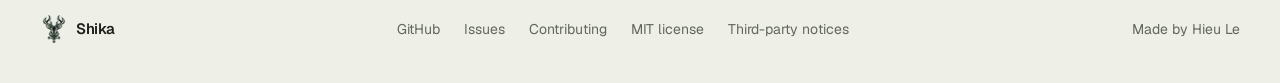
==== commit fd9cff9c: "Redesign the landing page hero around a dithered painting The hero now leads with "Run your coding a" ====
--- a/site/index.html
+++ b/site/index.html
@@ -4,13 +4,13 @@
 <meta charset="utf-8">
 <meta name="viewport" content="width=device-width, initial-scale=1">
 <title>Shika - Run coding agents in parallel on your Mac</title>
-<meta name="description" content="Shika is a free, open source Mac app for running Claude Code, Codex, Cursor CLI, and Pi side by side. Every task gets its own git worktree, and Shika tells you when one is ready.">
-<meta name="theme-color" content="#f3f4ee" media="(prefers-color-scheme: light)">
-<meta name="theme-color" content="#111310" media="(prefers-color-scheme: dark)">
+<meta name="description" content="Shika is a free, open source Mac app for running Claude Code, Codex, Cursor CLI, and Pi side by side. Every task gets its own git worktree and terminal, automatically.">
+<meta name="theme-color" content="#eef0e7" media="(prefers-color-scheme: light)">
+<meta name="theme-color" content="#121511" media="(prefers-color-scheme: dark)">
 <link rel="canonical" href="https://useshika.com/">
 <meta property="og:type" content="website">
 <meta property="og:site_name" content="Shika">
-<meta property="og:title" content="Shika - Start the agents. Go do something else.">
+<meta property="og:title" content="Shika - Run your coding agents side by side.">
 <meta property="og:description" content="A free, open source Mac app for running Claude Code, Codex, Cursor CLI, and Pi side by side, each in its own git worktree.">
 <meta property="og:url" content="https://useshika.com/">
 <meta property="og:image" content="https://useshika.com/img/og.png">
@@ -19,15 +19,27 @@
 <meta property="og:image:alt" content="Native Shika app with three tasks across two sample projects and a task-owned shell tab. CLI output is simulated.">
 <meta name="twitter:image:alt" content="Native Shika app with sample projects and simulated CLI output.">
 <meta name="twitter:card" content="summary_large_image">
-<meta name="twitter:title" content="Shika - Start the agents. Go do something else.">
+<meta name="twitter:title" content="Shika - Run your coding agents side by side.">
 <meta name="twitter:description" content="A free, open source Mac app for running Claude Code, Codex, Cursor CLI, and Pi side by side, each in its own git worktree.">
 <meta name="twitter:image" content="https://useshika.com/img/og.png">
 <link rel="icon" type="image/png" sizes="32x32" href="img/favicon-32.png">
 <link rel="icon" type="image/png" sizes="64x64" href="img/favicon-64.png">
 <link rel="apple-touch-icon" href="img/apple-touch-icon.png">
 <link rel="preload" href="fonts/Geist-Variable.woff2" as="font" type="font/woff2" crossorigin>
+<link rel="preload" href="fonts/JetBrainsMono-Variable.woff2" as="font" type="font/woff2" crossorigin>
+<script>
+  // Theme: a saved choice wins, otherwise the system appearance. Set before paint.
+  // data-theme holds the saved choice; data-resolved-theme is what is showing.
+  (function () {
+    var d = document.documentElement, t = null;
+    d.classList.add('js');
+    try { t = localStorage.getItem('shika-theme'); } catch (e) {}
+    if (t === 'light' || t === 'dark') d.dataset.theme = t;
+    else t = window.matchMedia('(prefers-color-scheme: dark)').matches ? 'dark' : 'light';
+    d.dataset.resolvedTheme = t;
+  })();
+</script>
 <link rel="stylesheet" href="styles.css">
-<script>document.documentElement.classList.add('js')</script>
 <svg width="0" height="0" style="position:absolute" aria-hidden="true">
   <!-- Icons: Tabler Icons (MIT), outline set -->
   <symbol id="i-github" viewBox="0 0 24 24"><path d="M9 19c-4.3 1.4 -4.3 -2.5 -6 -3m12 5v-3.5c0 -1 .1 -1.4 -.5 -2c2.8 -.3 5.5 -1.4 5.5 -6a4.6 4.6 0 0 0 -1.3 -3.2a4.2 4.2 0 0 0 -.1 -3.2s-1.1 -.3 -3.5 1.3a12.3 12.3 0 0 0 -6.2 0c-2.4 -1.6 -3.5 -1.3 -3.5 -1.3a4.2 4.2 0 0 0 -.1 3.2a4.6 4.6 0 0 0 -1.3 3.2c0 4.6 2.7 5.7 5.5 6c-.6 .6 -.6 1.2 -.5 2v3.5"/></symbol>
@@ -37,46 +49,45 @@
   <symbol id="i-download" viewBox="0 0 24 24"><path d="M4 17v2a2 2 0 0 0 2 2h12a2 2 0 0 0 2 -2v-2"/><path d="M7 11l5 5l5 -5"/><path d="M12 4l0 12"/></symbol>
   <symbol id="i-check" viewBox="0 0 24 24"><path d="M5 12l5 5l10 -10"/></symbol>
   <symbol id="i-copy" viewBox="0 0 24 24"><path d="M7 7m0 2.667a2.667 2.667 0 0 1 2.667 -2.667h8.666a2.667 2.667 0 0 1 2.667 2.667v8.666a2.667 2.667 0 0 1 -2.667 2.667h-8.666a2.667 2.667 0 0 1 -2.667 -2.667z"/><path d="M4.012 16.737a2.005 2.005 0 0 1 -1.012 -1.737v-10c0 -1.1 .9 -2 2 -2h10c.75 0 1.158 .385 1.5 1"/></symbol>
+  <symbol id="i-sun" viewBox="0 0 24 24"><path d="M12 12m-4 0a4 4 0 1 0 8 0a4 4 0 1 0 -8 0"/><path d="M3 12h1m8 -9v1m8 8h1m-9 8v1m-6.4 -15.4l.7 .7m12.1 -.7l-.7 .7m0 11.4l.7 .7m-12.1 -.7l-.7 .7"/></symbol>
+  <symbol id="i-moon" viewBox="0 0 24 24"><path d="M12 3c.132 0 .263 0 .393 0a7.5 7.5 0 0 0 7.92 12.446a9 9 0 1 1 -8.313 -12.454z"/></symbol>
+  <symbol id="i-branch" viewBox="0 0 24 24"><path d="M7 18m-2 0a2 2 0 1 0 4 0a2 2 0 1 0 -4 0"/><path d="M7 6m-2 0a2 2 0 1 0 4 0a2 2 0 1 0 -4 0"/><path d="M17 6m-2 0a2 2 0 1 0 4 0a2 2 0 1 0 -4 0"/><path d="M7 8l0 8"/><path d="M9 18h6a2 2 0 0 0 2 -2v-5"/><path d="M14 14l3 -3l3 3"/></symbol>
 </svg>
 </head>
 <body>
 <a class="skip" href="#main">Skip to content</a>
 <div id="top" aria-hidden="true"></div>
-
 <header class="nav" id="nav">
   <div class="wrap nav-inner">
-    <a class="brand" href="#top" aria-label="Shika home"><img src="img/app-icon-128.png" alt="" width="30" height="30">Shika</a>
+    <a class="brand" href="#top" aria-label="Shika home"><img src="img/logo-256.png" alt="" width="36" height="36">Shika</a>
     <nav class="nav-links" aria-label="Sections">
       <a href="#how">How it works</a>
       <a href="#features">Features</a>
       <a href="#faq">FAQ</a>
     </nav>
     <div class="nav-end">
-      <a class="nav-gh" href="https://github.com/xuanhieu2611/shika"><svg class="icon"><use href="#i-github"/></svg><span>GitHub</span></a>
-      <a class="btn btn-primary btn-sm" href="#install">Install Shika</a>
+      <button class="icon-btn" type="button" id="theme-toggle" aria-label="Switch to light theme"><svg class="icon i-sun"><use href="#i-sun"/></svg><svg class="icon i-moon"><use href="#i-moon"/></svg></button>
+      <a class="icon-btn nav-gh" href="https://github.com/xuanhieu2611/shika" aria-label="Shika on GitHub"><svg class="icon"><use href="#i-github"/></svg></a>
+      <a class="btn btn-primary btn-sm" href="#install">Download</a>
     </div>
   </div>
 </header>
-
 <main id="main">
   <section class="hero">
-    <div class="wrap">
-      <div class="hero-grid">
-        <div>
-          <a class="pill-link rise" style="--i:0" href="https://github.com/xuanhieu2611/shika"><span class="tag">Open source</span>Free for every Mac, MIT licensed<svg class="icon"><use href="#i-arrow"/></svg></a>
-          <h1 class="rise" style="--i:1">Start the agents.<br><span class="soft">Go do something else.</span></h1>
-          <p class="lede rise" style="--i:2">Every Claude Code, Codex, Cursor CLI, or Pi task gets its own git worktree and terminal. Shika tells you when one is ready.</p>
-          <div class="cta-row rise" style="--i:3">
-            <a class="btn btn-primary" href="#install">Install Shika</a>
-            <a class="btn btn-ghost" href="https://github.com/xuanhieu2611/shika"><svg class="icon"><use href="#i-github"/></svg>View on GitHub</a>
-          </div>
-        </div>
-        <div class="hero-mark rise" style="--i:2"><img src="img/logo-512.webp" alt="The Shika logo: a deer above a small terminal node graph" width="260" height="260"></div>
-      </div>
-
-      <div class="demo rise" style="--i:4" id="demo">
+    <canvas class="field field-hero" data-mode="scene" data-anchor=".demo" data-ground="0.745,52" data-clear=".hero-clear" data-src="img/forest-center.webp" aria-hidden="true"></canvas>
+    <div class="wrap hero-inner">
+      <a class="pill-link hero-clear rise" style="--i:0" href="https://github.com/xuanhieu2611/shika"><span class="tag">Open source</span>Free for every Mac, MIT licensed</a>
+      <h1 class="hero-clear rise" style="--i:1">Run your coding agents side by side.</h1>
+      <p class="lede hero-clear rise" style="--i:2">Shika handles the worktrees, branches, and terminals. Every task isolated. Every project organized.</p>
+      <div class="cta-row rise" style="--i:3">
+        <a class="btn btn-primary" href="https://github.com/xuanhieu2611/shika/releases/latest/download/Shika.dmg"><svg class="icon"><use href="#i-download"/></svg>Download for Mac</a>
+        <a class="btn btn-ghost" href="https://github.com/xuanhieu2611/shika"><svg class="icon"><use href="#i-github"/></svg>View on GitHub</a>
+      </div>
+    </div>
+    <div class="wrap hero-demo">
+      <div class="demo rise" style="--i:5" id="demo">
         <div class="demo-frame" id="demo-frame">
-          <iframe id="demo-iframe" data-src="demo/" title="Interactive Shika prototype with sample data. Click inside, then use j and k to move, Enter to focus the terminal, or n for a new agent." tabindex="0"></iframe>
+          <iframe id="demo-iframe" data-src="demo/" title="Interactive Shika prototype with sample data. Click inside, then use j and k to move, Enter to focus the terminal, or Cmd+N for a new agent." tabindex="0"></iframe>
         </div>
         <div class="demo-caption">
           <p class="demo-keys"><strong>Interactive prototype, sample data.</strong> Try <kbd>j</kbd><kbd>k</kbd> to move, <kbd>↵</kbd> to focus the terminal, or click <kbd>+</kbd> to add a shell tab.</p>
@@ -89,8 +100,10 @@
 
   <section class="section" id="how">
     <div class="wrap">
-      <h2 class="reveal">The whole workflow is five keys.</h2>
-      <p class="section-lede reveal">Shika is built for the keyboard. Your hands stay put from the first prompt to the push.</p>
+      <div class="section-head">
+        <h2 class="reveal">From prompt to pull request in five keys.</h2>
+        <p class="section-lede reveal">Start an agent, write the prompt, and move to the next one while it works. Your hands stay on the keyboard the whole way.</p>
+      </div>
       <ol class="rail">
         <li class="reveal" style="--i:0">
           <span class="key" aria-label="Command N">⌘N</span>
@@ -103,19 +116,19 @@
           <p>Type straight into the real terminal. The first line names the branch, then the CLI's own title renames it.</p>
         </li>
         <li class="reveal" style="--i:2">
-          <span class="key is-passive" aria-label="Notification"><svg class="icon"><use href="#i-bell"/></svg></span>
-          <h3>Go do something else</h3>
-          <p>When the agent goes quiet, a notification tells you which task is ready to check.</p>
+          <span class="key" aria-label="Command right bracket">⌘]</span>
+          <h3>Move to the next one</h3>
+          <p>Jump to another agent while this one works. A notification names the task that is ready or needs an answer.</p>
         </li>
         <li class="reveal" style="--i:3">
           <span class="key" aria-label="Command T">⌘T</span>
-          <h3>Check it in the shell</h3>
-          <p>Add a shell tab in the same worktree. Diff, test, commit and push yourself.</p>
+          <h3>Review in a shell</h3>
+          <p>Open a shell in the same worktree. Read the diff, run the tests, try the app.</p>
         </li>
         <li class="reveal" style="--i:4">
-          <span class="key" aria-label="Command Shift W" style="font-size:18px">⌘⇧W</span>
-          <h3>Close the card</h3>
-          <p>Shika removes the worktree, and asks first if any work would be lost.</p>
+          <span class="key key-wide" aria-label="Command Shift P">⌘⇧P</span>
+          <h3>Open the PR</h3>
+          <p>Preview every change and the title, then Shika commits, pushes, and opens the pull request with <code>gh</code>.</p>
         </li>
       </ol>
     </div>
@@ -123,59 +136,58 @@
 
   <section class="section" id="features">
     <div class="wrap">
-      <h2 class="reveal">Made for people who don't watch agents work.</h2>
-      <div class="bento">
-        <article class="tile t-cards scene-meadow reveal">
-          <div class="tile-copy">
-            <h3>See what's done without reading any output.</h3>
-            <p>Each card shows the task, the CLI, the branch and how long it has been in its state. Ready cards add a diff stat of what changed.</p>
-          </div>
-          <div class="tile-visual">
-            <div class="ui ui-column" aria-hidden="true">
-              <div class="ui-chips">
-                <span class="ui-chip ready"><span class="dot ready"></span>1 ready</span>
-                <span class="ui-chip working"><span class="dot working"></span>2 working</span>
-                <span class="ui-chip"><span class="dot waiting"></span>1 waiting</span>
-              </div>
-              <div class="ui-card ready is-selected">
-                <div class="ui-row1"><span class="dot ready"></span><span class="ui-task">Retry failed Stripe webhooks with backoff</span><span class="ui-time t-ready">12m</span></div>
-                <div class="ui-row2"><span>Claude Code</span><span class="sep">·</span><span class="t-ready">Ready to check</span><span class="sep">·</span><span class="br">retry-failed-webhooks</span><span class="sep">·</span><span>2 files +64 −3</span></div>
-              </div>
-              <div class="ui-card">
-                <div class="ui-row1"><span class="dot working"></span><span class="ui-task">Fix the flaky timeout test in tests/timeout.rs</span><span class="ui-time t-working">1m</span></div>
-                <div class="ui-row2"><span>Cursor CLI</span><span class="sep">·</span><span class="t-working">Working</span><span class="sep">·</span><span class="br">fix-flaky-timeout-test</span></div>
-              </div>
-              <div class="ui-card">
-                <div class="ui-row1"><span class="dot working"></span><span class="ui-task">Calculate sales tax at checkout</span><span class="ui-time t-working">6m</span></div>
-                <div class="ui-row2"><span>Claude Code</span><span class="sep">·</span><span class="t-working">Working</span><span class="sep">·</span><span class="br">sales-tax-at-checkout</span></div>
-              </div>
-              <div class="ui-card">
-                <div class="ui-row1"><span class="dot waiting"></span><span class="ui-task" style="color:#6c7166">New Claude Code</span><span class="ui-time" style="color:#9ea296">8s</span></div>
-                <div class="ui-row2"><span>Claude Code</span><span class="sep">·</span><span class="t-waiting">Waiting</span><span class="sep">·</span><span class="br">shika-draft-3f2a</span></div>
+      <div class="section-head">
+        <h2 class="reveal">Know where every agent stands.</h2>
+        <p class="section-lede reveal">One window for every task in every repo. You only look at an agent when it has something for you.</p>
+      </div>
+      <div class="grid reveal">
+        <article class="cell cell-cards">
+          <div class="cell-copy">
+            <h3>Status on every card, without reading output.</h3>
+            <p>Each card shows the task, the CLI, and the branch. Working, asking, and ready each have their own signal, and a ready card adds a diff stat.</p>
+          </div>
+          <div class="cell-visual">
+            <div class="m m-column" aria-hidden="true">
+              <div class="m-project"><b>storefront</b><span class="m-path">~/code/storefront</span><span class="m-base"><svg class="icon"><use href="#i-branch"/></svg>main</span></div>
+              <div class="m-card asking">
+                <div class="m-row1"><span class="m-task">Migrate the orders table to UUID keys</span><span class="m-sig"><span class="dot asking"></span></span></div>
+                <div class="m-row2"><span>Codex</span><span class="sep">·</span><span class="br">orders-uuid-keys</span></div>
+              </div>
+              <div class="m-card ready is-selected">
+                <div class="m-row1"><span class="m-task">Retry failed Stripe webhooks with backoff</span><span class="m-sig"><span class="dot ready"></span></span></div>
+                <div class="m-row2"><span>Claude Code</span><span class="sep">·</span><span class="br">retry-failed-webhooks</span><span class="sep">·</span><span class="m-stat">2 files +64 −3</span><span class="m-hint"><span class="m-kbd">↵</span>read</span></div>
+              </div>
+              <div class="m-card">
+                <div class="m-row1"><span class="m-task">Calculate sales tax at checkout</span><span class="m-time">6m</span><span class="m-sig"><span class="pixels"><i></i><i></i><i></i></span></span></div>
+                <div class="m-row2"><span>Cursor CLI</span><span class="sep">·</span><span class="br">sales-tax-at-checkout</span></div>
+              </div>
+              <div class="m-card">
+                <div class="m-row1"><span class="m-task is-new">New Pi</span><span class="m-sig"><span class="dot waiting"></span></span></div>
+                <div class="m-row2"><span>Pi</span><span class="sep">·</span><span class="br">shika-draft-3f2a</span></div>
               </div>
             </div>
           </div>
         </article>
 
-        <article class="tile t-notify scene-tide reveal" style="--i:1">
-          <div class="tile-copy">
-            <h3>A notification when an agent is ready.</h3>
+        <article class="cell cell-notify">
+          <div class="cell-copy">
+            <h3>A notification when an agent needs you.</h3>
             <p>Native macOS banners, titled with the project and the task. Click one to land on that card. One per turn, not one per redraw.</p>
           </div>
-          <div class="tile-visual">
-            <div class="ui notif-stack" aria-hidden="true">
-              <div class="ui-notif">
+          <div class="cell-visual">
+            <div class="notif-stack" aria-hidden="true">
+              <div class="m-notif">
                 <img src="img/app-icon-128.png" alt="">
-                <div style="min-width:0;flex:1">
-                  <div class="meta"><b>SHIKA</b><span>now</span></div>
+                <div class="m-notif-body">
+                  <div class="meta"><b>Shika</b><span>now</span></div>
                   <div class="title">routekit - Fix the flaky timeout test</div>
                   <div class="body">Ready to check</div>
                 </div>
               </div>
-              <div class="ui-notif">
+              <div class="m-notif">
                 <img src="img/app-icon-128.png" alt="">
-                <div style="min-width:0;flex:1">
-                  <div class="meta"><b>SHIKA</b><span>4m ago</span></div>
+                <div class="m-notif-body">
+                  <div class="meta"><b>Shika</b><span>4m ago</span></div>
                   <div class="title">storefront - Retry failed Stripe webhooks</div>
                   <div class="body">Ready to check</div>
                 </div>
@@ -184,12 +196,12 @@
           </div>
         </article>
 
-        <article class="tile t-worktrees scene-term reveal">
-          <div class="tile-copy">
+        <article class="cell cell-tree">
+          <div class="cell-copy">
             <h3>One git worktree per agent.</h3>
             <p>Agents never touch your main checkout or each other. Worktrees live in <code>.worktrees/</code>, kept out of git by the repo's local exclude, not your <code>.gitignore</code>.</p>
           </div>
-          <div class="tile-visual">
+          <div class="cell-visual">
 <pre class="tree" aria-label="A repository with three agent worktrees"><span class="d">~/code/</span>routekit
 <span class="d">├─</span> .worktrees/
 <span class="d">│  ├─</span> <span class="b">fix-flaky-timeout-test</span>
@@ -199,60 +211,78 @@
           </div>
         </article>
 
-        <article class="tile t-close reveal" style="--i:1">
-          <div class="tile-copy">
+        <article class="cell cell-pr">
+          <div class="cell-copy">
+            <h3>Open the pull request from the card.</h3>
+            <p>Create PR shows every file and an editable title, then stages, commits, pushes, and opens the PR against the branch the task started from.</p>
+          </div>
+          <div class="cell-visual">
+            <div class="m m-dialog" aria-hidden="true">
+              <span class="title">Create pull request</span>
+              <span class="m-field">Retry failed Stripe webhooks with backoff</span>
+              <span class="m-route"><span class="br">retry-failed-webhooks</span><span class="arrow">into</span><span class="br">main</span></span>
+              <span class="m-files"><span>src/webhooks/retry.ts</span><span class="add">+58 −3</span></span>
+              <span class="m-files"><span>src/webhooks/retry.test.ts</span><span class="add">+6</span></span>
+              <div class="buttons">
+                <span class="m-btn">Cancel<span>esc</span></span>
+                <span class="m-btn primary">Create PR<span>↵</span></span>
+              </div>
+            </div>
+          </div>
+        </article>
+
+        <article class="cell cell-close">
+          <div class="cell-copy">
             <h3>Close asks before anything is lost.</h3>
-            <p>Uncommitted changes or unpushed commits? Shika tells you, then lets you discard or push. It never commits for you.</p>
-          </div>
-          <div class="tile-visual">
-            <div class="dialog-scene">
-              <div class="ui ui-dialog" aria-hidden="true">
-                <span class="title">Close “Fix the flaky timeout test”?</span>
-                <span class="text">The branch has commits that are not on the remote.</span>
-                <span class="text">Discard stops the session and deletes the worktree and local branch.</span>
-                <div class="buttons">
-                  <span class="ui-btn">Cancel<span>esc</span></span>
-                  <span class="ui-btn">Discard changes<span>d</span></span>
-                  <span class="ui-btn primary">Push changes<span>p</span></span>
-                </div>
+            <p>Uncommitted changes or unpushed commits? Shika tells you, then lets you discard or push. Close never commits.</p>
+          </div>
+          <div class="cell-visual">
+            <div class="m m-dialog" aria-hidden="true">
+              <span class="title">Close “Fix the flaky timeout test”?</span>
+              <span class="text">The branch has commits that are not on the remote.</span>
+              <span class="text">Discard stops the session and deletes the worktree and local branch.</span>
+              <div class="buttons">
+                <span class="m-btn">Cancel<span>esc</span></span>
+                <span class="m-btn">Discard<span>d</span></span>
+                <span class="m-btn primary">Push<span>p</span></span>
               </div>
             </div>
           </div>
         </article>
 
-        <article class="tile t-native reveal">
-          <div class="native">
-            <div>
-              <h3>A native Mac app, written in Rust.</h3>
-              <p>Built on GPUI, the GPU-accelerated UI framework behind Zed. Each agent gets a real terminal that keeps running while hidden, so a busy CLI never stalls.</p>
-            </div>
-            <div class="native-specs" aria-label="Built with">
-              <span class="spec">Rust</span>
-              <span class="spec">GPUI</span>
-              <span class="spec">alacritty_terminal</span>
-              <span class="spec">macOS 13+</span>
-            </div>
-          </div>
-        </article>
-      </div>
-    </div>
-  </section>
-
-  <section class="statement">
+        <article class="cell cell-native">
+          <div class="cell-copy">
+            <h3>A native Mac app, written in Rust.</h3>
+            <p>Built on GPUI, the GPU-accelerated UI framework behind Zed. Every agent gets a real terminal that keeps running while hidden, so a busy CLI never stalls.</p>
+          </div>
+          <div class="cell-visual">
+            <ul class="specs" aria-label="Built with">
+              <li><span>Language</span><b>Rust</b></li>
+              <li><span>UI</span><b>GPUI</b></li>
+              <li><span>Terminal</span><b>alacritty_terminal</b></li>
+              <li><span>Runs on</span><b>macOS 13+</b></li>
+            </ul>
+          </div>
+        </article>
+      </div>
+    </div>
+  </section>
+
+  <section class="section statement">
     <div class="wrap">
-      <h2 class="reveal">Shika doesn't wrap a model API. <span class="soft">It runs the CLI you already pay for, in a real terminal, on your Mac.</span></h2>
+      <h2 class="reveal">Shika doesn't wrap a model API.</h2>
+      <p class="section-lede reveal">It runs the CLI you already pay for, in a real terminal, with your login, settings, and plan.</p>
       <div class="clis reveal">
         <span class="cli"><svg viewBox="0 0 24 24" aria-hidden="true"><path d="m4.7144 15.9555 4.7174-2.6471.079-.2307-.079-.1275h-.2307l-.7893-.0486-2.6956-.0729-2.3375-.0971-2.2646-.1214-.5707-.1215-.5343-.7042.0546-.3522.4797-.3218.686.0608 1.5179.1032 2.2767.1578 1.6514.0972 2.4468.255h.3886l.0546-.1579-.1336-.0971-.1032-.0972L6.973 9.8356l-2.55-1.6879-1.3356-.9714-.7225-.4918-.3643-.4614-.1578-1.0078.6557-.7225.8803.0607.2246.0607.8925.686 1.9064 1.4754 2.4893 1.8336.3643.3035.1457-.1032.0182-.0728-.164-.2733-1.3539-2.4467-1.445-2.4893-.6435-1.032-.17-.6194c-.0607-.255-.1032-.4674-.1032-.7285L6.287.1335 6.6997 0l.9957.1336.419.3642.6192 1.4147 1.0018 2.2282 1.5543 3.0296.4553.8985.2429.8318.091.255h.1579v-.1457l.1275-1.706.2368-2.0947.2307-2.6957.0789-.7589.3764-.9107.7468-.4918.5828.2793.4797.686-.0668.4433-.2853 1.8517-.5586 2.9021-.3643 1.9429h.2125l.2429-.2429.9835-1.3053 1.6514-2.0643.7286-.8196.85-.9046.5464-.4311h1.0321l.759 1.1293-.34 1.1657-1.0625 1.3478-.8804 1.1414-1.2628 1.7-.7893 1.36.0729.1093.1882-.0183 2.8535-.607 1.5421-.2794 1.8396-.3157.8318.3886.091.3946-.3278.8075-1.967.4857-2.3072.4614-3.4364.8136-.0425.0304.0486.0607 1.5482.1457.6618.0364h1.621l3.0175.2247.7892.522.4736.6376-.079.4857-1.2142.6193-1.6393-.3886-3.825-.9107-1.3113-.3279h-.1822v.1093l1.0929 1.0686 2.0035 1.8092 2.5075 2.3314.1275.5768-.3218.4554-.34-.0486-2.2039-1.6575-.85-.7468-1.9246-1.621h-.1275v.17l.4432.6496 2.3436 3.5214.1214 1.0807-.17.3521-.6071.2125-.6679-.1214-1.3721-1.9246L14.38 17.959l-1.1414-1.9428-.1397.079-.674 7.2552-.3156.3703-.7286.2793-.6071-.4614-.3218-.7468.3218-1.4753.3886-1.9246.3157-1.53.2853-1.9004.17-.6314-.0121-.0425-.1397.0182-1.4328 1.9672-2.1796 2.9446-1.7243 1.8456-.4128.164-.7164-.3704.0667-.6618.4008-.5889 2.386-3.0357 1.4389-1.882.929-1.0868-.0062-.1579h-.0546l-6.3385 4.1164-1.1293.1457-.4857-.4554.0608-.7467.2307-.2429 1.9064-1.3114Z"/></svg>Claude Code</span>
         <span class="cli"><svg viewBox="0 0 24 24" aria-hidden="true"><path d="M11.503.131 1.891 5.678a.84.84 0 0 0-.42.726v11.188c0 .3.162.575.42.724l9.609 5.55a1 1 0 0 0 .998 0l9.61-5.55a.84.84 0 0 0 .42-.724V6.404a.84.84 0 0 0-.42-.726L12.497.131a1.01 1.01 0 0 0-.996 0M2.657 6.338h18.55c.263 0 .43.287.297.515L12.23 22.918c-.062.107-.229.064-.229-.06V12.335a.59.59 0 0 0-.295-.51l-9.11-5.257c-.109-.063-.064-.23.061-.23"/></svg>Cursor CLI</span>
         <span class="cli">Codex</span>
         <span class="cli">Pi</span>
-        <span class="cli-next">Kiro is next</span>
       </div>
       <ul class="nots reveal">
         <li><svg class="icon"><use href="#i-check"/></svg>No account</li>
         <li><svg class="icon"><use href="#i-check"/></svg>No API keys</li>
         <li><svg class="icon"><use href="#i-check"/></svg>No telemetry</li>
-        <li><svg class="icon"><use href="#i-check"/></svg>Never commits for you</li>
+        <li><svg class="icon"><use href="#i-check"/></svg>Commits only when you ask</li>
         <li><svg class="icon"><use href="#i-check"/></svg>Worktrees stay when you quit</li>
       </ul>
     </div>
@@ -266,6 +296,7 @@
         <ul class="reqs">
           <li><svg class="icon"><use href="#i-check"/></svg>Apple silicon Mac with macOS 13 or later</li>
           <li><svg class="icon"><use href="#i-check"/></svg>Claude Code, Codex, Cursor CLI, or Pi, installed and signed in</li>
+          <li><svg class="icon"><use href="#i-check"/></svg>GitHub CLI, signed in, if you want Create PR</li>
         </ul>
         <div class="cta-row">
           <a class="btn btn-primary" href="https://github.com/xuanhieu2611/shika/releases/latest/download/Shika.dmg"><svg class="icon"><use href="#i-download"/></svg>Download for Mac</a>
@@ -289,7 +320,7 @@
     <div class="wrap faq-grid">
       <div class="reveal">
         <h2>Questions</h2>
-        <p class="section-lede">Something else? <a href="https://github.com/xuanhieu2611/shika/issues" style="text-decoration:underline;text-underline-offset:3px">Open an issue</a>.</p>
+        <p class="section-lede">Something else? <a class="link" href="https://github.com/xuanhieu2611/shika/issues">Open an issue</a>.</p>
       </div>
       <div class="faq-list reveal" style="--i:1">
         <details>
@@ -298,7 +329,7 @@
         </details>
         <details>
           <summary>Which coding agents does it run?</summary>
-          <p>Claude Code, Codex, Cursor CLI, and Pi today. Kiro is next. Shika starts the binary you already have, so your login, settings and plan come with it.</p>
+          <p>Claude Code, Codex, Cursor CLI, and Pi. Shika starts the binary you already have, so your login, settings and plan come with it.</p>
         </details>
         <details>
           <summary>Will agents ask before running commands?</summary>
@@ -306,15 +337,15 @@
         </details>
         <details>
           <summary>Does Shika send my code or prompts anywhere?</summary>
-          <p>Shika has no telemetry or model API integration. Your agent CLI talks to its provider, Git fetch and push connect to your remotes, and any worktree setup commands you approve can use the network. Your CLI controls what it sends to its provider.</p>
+          <p>Shika has no telemetry or model API integration. Your agent CLI talks to its provider, Git fetch and push connect to your remotes, Create PR uses your GitHub CLI, and any worktree setup commands you approve can use the network. Your CLI controls what it sends to its provider.</p>
         </details>
         <details>
           <summary>Why a git worktree for every task?</summary>
           <p>So agents can edit the same repo at the same time without colliding, and your main checkout stays clean. Each worktree is a full checkout on its own branch, under <code>.worktrees/</code> in your repo.</p>
         </details>
         <details>
-          <summary>Will it push or commit for me?</summary>
-          <p>It never commits. Add a shell tab with <code>⌘T</code>, then review, commit and push yourself. When you close a card with a clean tree and unpushed commits, Shika offers to push them. A push keeps the card open until you close it.</p>
+          <summary>Will it commit or push for me?</summary>
+          <p>Only when you ask. Create PR (<code>⌘⇧P</code>) shows every change and the title first, then commits, pushes, and opens the pull request. It never merges or force-pushes. Close never commits: with a clean tree and unpushed commits, it offers to push them.</p>
         </details>
         <details>
           <summary>What happens when I quit?</summary>
@@ -333,21 +364,21 @@
   </section>
 
   <section class="final">
-    <div class="wrap">
-      <div class="final-mark reveal"><img src="img/logo-256.png" alt="" width="132" height="132" loading="lazy"></div>
+    <canvas class="field field-final" data-mode="frame" data-clear=".final-inner > *" data-src="img/forest-frame-2.webp" aria-hidden="true"></canvas>
+    <div class="wrap final-inner">
+      <img class="final-mark reveal" src="img/app-icon-256.png" alt="" width="96" height="96" loading="lazy">
       <h2 class="reveal">Keep track of everyone on the field.</h2>
       <p class="reveal">Free, open source, and native to your Mac.</p>
       <div class="cta-row reveal">
-        <a class="btn btn-primary" href="#install">Install Shika</a>
+        <a class="btn btn-primary" href="https://github.com/xuanhieu2611/shika/releases/latest/download/Shika.dmg"><svg class="icon"><use href="#i-download"/></svg>Download for Mac</a>
         <a class="btn btn-ghost" href="https://github.com/xuanhieu2611/shika"><svg class="icon"><use href="#i-github"/></svg>View on GitHub</a>
       </div>
     </div>
   </section>
 </main>
-
 <footer class="footer">
   <div class="wrap footer-inner">
-    <a class="brand" href="#top"><img src="img/app-icon-128.png" alt="" width="24" height="24" loading="lazy">Shika</a>
+    <a class="brand" href="#top"><img src="img/logo-256.png" alt="" width="28" height="28" loading="lazy">Shika</a>
     <nav aria-label="Footer">
       <a href="https://github.com/xuanhieu2611/shika">GitHub</a>
       <a href="https://github.com/xuanhieu2611/shika/issues">Issues</a>
@@ -358,7 +389,7 @@
     <span>Made by <a href="https://github.com/xuanhieu2611">Hieu Le</a></span>
   </div>
 </footer>
-
+<script src="field.js" defer></script>
 <script src="main.js" defer></script>
 </body>
 </html>
--- a/site/styles.css
+++ b/site/styles.css
@@ -1,7 +1,9 @@
 /* Shika landing page.
-   Colors come from design/DESIGN.md and the logo: sage-tinted neutrals, ink for
-   primary actions, and the four status colors only inside product previews.
-   Radius scale: 10 buttons and code, 18 panels, 22 the demo frame, pill for chips. */
+   One centered column over printed paintings drawn by field.js. Neutrals carry the
+   logo's faint sage tint. The forest is the only decoration; status colors appear
+   only inside product mocks. Light and dark share every rule and swap tokens:
+   a saved choice sets [data-theme], otherwise the system appearance decides.
+   Radius scale: 10 buttons, 14 the demo window and code, 16 the feature grid. */
 
 @font-face {
   font-family: "Geist";
@@ -19,43 +21,66 @@
 }
 
 :root {
-  color-scheme: light dark;
-
-  --bg: #f3f4ee;
-  --bg-sunken: #eaece3;
-  --panel: #fafbf7;
-  --ink-1: #1a1c19;
-  --ink-2: #474b43;
-  --ink-3: #686d62;
-  --ink-4: #93978b;
-  --ink-soft: #8d9286;
-  --line: rgba(26, 28, 25, 0.1);
-  --line-soft: rgba(26, 28, 25, 0.06);
-  --accent: #4d6745;
-  --accent-soft: rgba(111, 132, 102, 0.14);
-  --btn-bg: #1a1c19;
+  color-scheme: light;
+
+  --bg: #eef0e7;
+  --bg-2: #e5e8dd;
+  --panel: #f5f6f0;
+  --ink-1: #1c1f1a;
+  --ink-2: #454940;
+  --ink-3: #62675c;
+  --ink-4: #93988b;
+  --line: rgba(28, 31, 26, 0.12);
+  --line-soft: rgba(28, 31, 26, 0.07);
+  --wash: rgba(28, 31, 26, 0.05);
+  --check: #4d6745;
+  --btn-bg: #1c1f1a;
   --btn-fg: #f3f4ee;
-  --btn-hover: #30332e;
+  --btn-hover: #343830;
   --kbd-bg: #ffffff;
-  --kbd-edge: rgba(26, 28, 25, 0.16);
-  --shadow-panel: 0 0 0 1px rgba(26, 28, 25, 0.06), 0 1px 2px rgba(30, 40, 20, 0.04);
-  --shadow-frame: 0 0 0 1px rgba(26, 28, 25, 0.08), 0 40px 100px -30px rgba(40, 56, 30, 0.45), 0 12px 30px -12px rgba(40, 56, 30, 0.2);
-  --nav-bg: rgba(243, 244, 238, 0.78);
-  --logo-halo: radial-gradient(closest-side, rgba(185, 242, 191, 0.55), rgba(228, 233, 210, 0.35) 55%, transparent);
-
-  /* Product UI (from design/tokens) */
-  --term-bg: #131512;
+  --kbd-edge: rgba(28, 31, 26, 0.16);
+  --key-shadow: 0 10px 24px -12px rgba(40, 56, 30, 0.35);
+  --nav-bg: rgba(238, 240, 231, 0.8);
+  --frame-bg: #f1f2ec;
+  --frame-shadow: 0 0 0 1px rgba(28, 31, 26, 0.1), 0 50px 120px -40px rgba(40, 56, 30, 0.5), 0 16px 40px -16px rgba(40, 56, 30, 0.25);
+
+  /* The printed paintings (read by field.js) */
+  --field-ink: #4d6745;
+  --field-alpha: 0.5;
+  --paint-alpha: 1;
+
+  /* Product mocks: Shika Light from design/DESIGN.md */
+  --m-col: #f1f2ec;
+  --m-card: rgba(255, 255, 255, 0.5);
+  --m-raised: #ffffff;
+  --m-overlay: #fafaf7;
+  --m-sunken: #e3e6dd;
+  --m-ink-1: #262824;
+  --m-ink-2: #4e524a;
+  --m-ink-3: #6c7166;
+  --m-ink-4: #9ea296;
+  --m-ink-5: #c3c6bc;
+  --m-line: rgba(20, 30, 10, 0.05);
+  --m-line-control: #d3d7cc;
+  --m-shadow: 0 0 0 0.5px rgba(0, 0, 0, 0.12), 0 24px 60px -16px rgba(30, 40, 20, 0.3);
+  --st-asking: oklch(0.72 0.16 58);
+  --st-asking-tint: oklch(0.975 0.022 75);
+  --st-ready: oklch(0.68 0.15 150);
+  --st-ready-text: oklch(0.5 0.12 150);
+  --st-ready-tint: oklch(0.975 0.02 150);
+  --st-working: oklch(0.64 0.12 245);
+  --st-working-text: oklch(0.52 0.11 245);
+  --st-waiting: #a3a79b;
+  --notif-bg: rgba(246, 246, 244, 0.92);
+  --notif-title: #1d1d1f;
+  --notif-body: #3a3a3c;
+  --notif-meta: #6f706c;
+
+  /* The terminal stays dark in both themes, like the app's default. */
+  --term-bg: #151714;
   --term-fg: #d7dbd0;
   --term-dim: #8a9083;
   --term-blue: #8fb3d9;
-  --status-asking: oklch(0.72 0.16 58);
-  --status-ready: oklch(0.68 0.15 150);
-  --status-ready-text: oklch(0.5 0.12 150);
-  --status-ready-chip: oklch(0.93 0.055 150 / 0.85);
-  --status-working: oklch(0.64 0.12 245);
-  --status-working-text: oklch(0.52 0.11 245);
-  --status-working-chip: oklch(0.93 0.04 245 / 0.85);
-  --status-waiting: #a3a79b;
 
   --font-sans: "Geist", -apple-system, BlinkMacSystemFont, "Helvetica Neue", sans-serif;
   --font-ui: -apple-system, BlinkMacSystemFont, "SF Pro Text", "Helvetica Neue", sans-serif;
@@ -65,35 +90,110 @@
   --gutter: 24px;
 }
 
+/* Dark tokens, twice: once for the system appearance, once for a saved choice. */
 @media (prefers-color-scheme: dark) {
-  :root {
-    --bg: #111310;
-    --bg-sunken: #171a15;
-    --panel: #1a1d18;
+  :root:not([data-theme="light"]) {
+    color-scheme: dark;
+    --bg: #121511;
+    --bg-2: #0e110d;
+    --panel: #161915;
     --ink-1: #e8ebe3;
-    --ink-2: #b9beb1;
-    --ink-3: #8e9387;
-    --ink-4: #686d62;
-    --ink-soft: #7b8075;
+    --ink-2: #b6bbae;
+    --ink-3: #8d9286;
+    --ink-4: #62675c;
     --line: rgba(232, 235, 227, 0.1);
     --line-soft: rgba(232, 235, 227, 0.06);
-    --accent: #b9f2bf;
-    --accent-soft: rgba(185, 242, 191, 0.1);
+    --wash: rgba(232, 235, 227, 0.06);
+    --check: #a8c79e;
     --btn-bg: #e8ebe3;
-    --btn-fg: #111310;
+    --btn-fg: #121511;
     --btn-hover: #ffffff;
-    --kbd-bg: #22251f;
+    --kbd-bg: #22261f;
     --kbd-edge: rgba(0, 0, 0, 0.6);
-    --shadow-panel: 0 0 0 1px rgba(232, 235, 227, 0.07);
-    --shadow-frame: 0 0 0 1px rgba(232, 235, 227, 0.1), 0 40px 100px -30px rgba(0, 0, 0, 0.8), 0 12px 30px -12px rgba(0, 0, 0, 0.5);
-    --nav-bg: rgba(17, 19, 16, 0.72);
-    --logo-halo: radial-gradient(closest-side, rgba(185, 242, 191, 0.16), rgba(111, 132, 102, 0.1) 55%, transparent);
-    --status-ready-text: oklch(0.82 0.12 150);
-    --status-ready-chip: oklch(0.31 0.05 150);
-    --status-working-text: oklch(0.8 0.09 245);
-    --status-working-chip: oklch(0.31 0.04 245);
-    --status-waiting: #6b7065;
+    --key-shadow: 0 10px 24px -12px rgba(0, 0, 0, 0.7);
+    --nav-bg: rgba(18, 21, 17, 0.74);
+    --frame-bg: #1a1c19;
+    --frame-shadow: 0 0 0 1px rgba(232, 235, 227, 0.1), 0 50px 120px -40px rgba(0, 0, 0, 0.9), 0 16px 40px -16px rgba(0, 0, 0, 0.6);
+    --field-ink: #87a27c;
+    --field-alpha: 0.42;
+    --paint-alpha: 0.92;
+    --m-col: #1a1c19;
+    --m-card: rgba(255, 255, 255, 0.03);
+    --m-raised: #272a25;
+    --m-overlay: #242722;
+    --m-sunken: #30342e;
+    --m-ink-1: #e8ebe3;
+    --m-ink-2: #b6bbae;
+    --m-ink-3: #8d9286;
+    --m-ink-4: #6b7065;
+    --m-ink-5: #464a42;
+    --m-line: rgba(255, 255, 255, 0.055);
+    --m-line-control: #383c35;
+    --m-shadow: 0 0 0 1px rgba(255, 255, 255, 0.07), 0 24px 60px -16px rgba(0, 0, 0, 0.7);
+    --st-asking: oklch(0.78 0.15 65);
+    --st-asking-tint: oklch(0.25 0.03 70);
+    --st-ready: oklch(0.76 0.14 150);
+    --st-ready-text: oklch(0.82 0.12 150);
+    --st-ready-tint: oklch(0.245 0.025 150);
+    --st-working: oklch(0.72 0.11 245);
+    --st-working-text: oklch(0.8 0.09 245);
+    --st-waiting: #6b7065;
+    --notif-bg: rgba(40, 42, 40, 0.92);
+    --notif-title: #f2f2f2;
+    --notif-body: #d0d0d0;
+    --notif-meta: #9a9a98;
   }
+}
+:root[data-theme="dark"] {
+  color-scheme: dark;
+  --bg: #121511;
+  --bg-2: #0e110d;
+  --panel: #161915;
+  --ink-1: #e8ebe3;
+  --ink-2: #b6bbae;
+  --ink-3: #8d9286;
+  --ink-4: #62675c;
+  --line: rgba(232, 235, 227, 0.1);
+  --line-soft: rgba(232, 235, 227, 0.06);
+  --wash: rgba(232, 235, 227, 0.06);
+  --check: #a8c79e;
+  --btn-bg: #e8ebe3;
+  --btn-fg: #121511;
+  --btn-hover: #ffffff;
+  --kbd-bg: #22261f;
+  --kbd-edge: rgba(0, 0, 0, 0.6);
+  --key-shadow: 0 10px 24px -12px rgba(0, 0, 0, 0.7);
+  --nav-bg: rgba(18, 21, 17, 0.74);
+  --frame-bg: #1a1c19;
+  --frame-shadow: 0 0 0 1px rgba(232, 235, 227, 0.1), 0 50px 120px -40px rgba(0, 0, 0, 0.9), 0 16px 40px -16px rgba(0, 0, 0, 0.6);
+  --field-ink: #87a27c;
+  --field-alpha: 0.42;
+  --paint-alpha: 0.92;
+  --m-col: #1a1c19;
+  --m-card: rgba(255, 255, 255, 0.03);
+  --m-raised: #272a25;
+  --m-overlay: #242722;
+  --m-sunken: #30342e;
+  --m-ink-1: #e8ebe3;
+  --m-ink-2: #b6bbae;
+  --m-ink-3: #8d9286;
+  --m-ink-4: #6b7065;
+  --m-ink-5: #464a42;
+  --m-line: rgba(255, 255, 255, 0.055);
+  --m-line-control: #383c35;
+  --m-shadow: 0 0 0 1px rgba(255, 255, 255, 0.07), 0 24px 60px -16px rgba(0, 0, 0, 0.7);
+  --st-asking: oklch(0.78 0.15 65);
+  --st-asking-tint: oklch(0.25 0.03 70);
+  --st-ready: oklch(0.76 0.14 150);
+  --st-ready-text: oklch(0.82 0.12 150);
+  --st-ready-tint: oklch(0.245 0.025 150);
+  --st-working: oklch(0.72 0.11 245);
+  --st-working-text: oklch(0.8 0.09 245);
+  --st-waiting: #6b7065;
+  --notif-bg: rgba(40, 42, 40, 0.92);
+  --notif-title: #f2f2f2;
+  --notif-body: #d0d0d0;
+  --notif-meta: #9a9a98;
 }
 
 * { box-sizing: border-box; }
@@ -112,33 +212,42 @@
 img, svg { display: block; max-width: 100%; }
 a { color: inherit; text-decoration: none; }
 code, kbd, pre { font-family: var(--font-mono); }
-::selection { background: rgba(111, 132, 102, 0.3); }
+::selection { background: rgba(111, 132, 102, 0.32); }
 :focus-visible { outline: 2px solid var(--ink-1); outline-offset: 3px; border-radius: 6px; }
 
 .wrap { width: 100%; max-width: calc(var(--page) + var(--gutter) * 2); margin: 0 auto; padding: 0 var(--gutter); }
 .icon { width: 18px; height: 18px; fill: none; stroke: currentColor; stroke-width: 1.5; stroke-linecap: round; stroke-linejoin: round; flex: none; }
 .mono { font-family: var(--font-mono); font-size: 0.9em; }
+.link { text-decoration: underline; text-decoration-color: var(--line); text-underline-offset: 3px; }
+.link:hover { text-decoration-color: currentColor; }
 .skip { position: absolute; left: -9999px; }
 .skip:focus { left: 16px; top: 16px; z-index: 100; background: var(--btn-bg); color: var(--btn-fg); padding: 8px 12px; border-radius: 8px; }
 
 /* Buttons */
 .btn {
-  display: inline-flex; align-items: center; gap: 8px;
+  display: inline-flex; align-items: center; justify-content: center; gap: 8px;
   height: 44px; padding: 0 18px;
   border-radius: 10px; border: 1px solid transparent;
   font: 500 15px/1 var(--font-sans); letter-spacing: -0.01em; white-space: nowrap;
   cursor: pointer;
-  transition: background-color 160ms var(--ease), border-color 160ms var(--ease), transform 160ms var(--ease);
-}
-.btn:active { transform: translateY(1px) scale(0.99); }
+  transition: background-color 160ms var(--ease), border-color 160ms var(--ease);
+}
 .btn-primary { background: var(--btn-bg); color: var(--btn-fg); }
 .btn-primary:hover { background: var(--btn-hover); }
-.btn-ghost { border-color: var(--line); color: var(--ink-1); background: transparent; }
-.btn-ghost:hover { background: var(--accent-soft); border-color: transparent; }
-.btn-sm { height: 36px; padding: 0 14px; font-size: 14px; border-radius: 9px; }
+.btn-ghost { border-color: var(--line); color: var(--ink-1); background: color-mix(in srgb, var(--bg) 70%, transparent); backdrop-filter: blur(6px); -webkit-backdrop-filter: blur(6px); }
+.btn-ghost:hover { background: var(--wash); }
+.btn-sm { height: 34px; padding: 0 14px; font-size: 14px; border-radius: 9px; }
 .btn .icon { width: 17px; height: 17px; }
 
-kbd, .kbd {
+.icon-btn {
+  display: inline-flex; align-items: center; justify-content: center;
+  width: 34px; height: 34px; padding: 0; border: 0; border-radius: 9px;
+  background: transparent; color: var(--ink-3); cursor: pointer;
+  transition: background-color 140ms var(--ease), color 140ms var(--ease);
+}
+.icon-btn:hover { background: var(--wash); color: var(--ink-1); }
+
+kbd {
   display: inline-flex; align-items: center; justify-content: center;
   min-width: 22px; height: 22px; padding: 0 6px;
   border-radius: 6px; background: var(--kbd-bg);
@@ -147,53 +256,59 @@
   vertical-align: 1px;
 }
 
-/* Nav */
+/* Nav. #top is the sentinel main.js watches; it needs an area to intersect. */
+#top { position: absolute; top: 0; left: 0; width: 1px; height: 1px; }
 .nav { position: sticky; top: 0; z-index: 20; transition: background-color 200ms var(--ease), box-shadow 200ms var(--ease); }
-.nav.is-stuck { background: var(--nav-bg); backdrop-filter: blur(18px) saturate(1.6); -webkit-backdrop-filter: blur(18px) saturate(1.6); box-shadow: 0 1px 0 var(--line-soft); }
+.nav.is-stuck { background: var(--nav-bg); backdrop-filter: blur(18px) saturate(1.4); -webkit-backdrop-filter: blur(18px) saturate(1.4); box-shadow: 0 1px 0 var(--line-soft); }
 .nav-inner { height: 64px; display: flex; align-items: center; gap: 28px; }
-.brand { display: flex; align-items: center; gap: 10px; font-weight: 600; font-size: 17px; letter-spacing: -0.02em; }
-.brand img { width: 30px; height: 30px; }
+.brand { display: flex; align-items: center; gap: 8px; font-weight: 600; font-size: 17px; letter-spacing: -0.02em; }
+.brand img { width: 36px; height: 36px; }
 .nav-links { display: flex; gap: 26px; margin-left: 12px; font-size: 14.5px; color: var(--ink-3); }
 .nav-links a { transition: color 140ms var(--ease); }
 .nav-links a:hover { color: var(--ink-1); }
-.nav-end { margin-left: auto; display: flex; align-items: center; gap: 10px; }
-.nav-gh { display: inline-flex; align-items: center; gap: 7px; height: 36px; padding: 0 12px; border-radius: 9px; font-size: 14px; color: var(--ink-2); }
-.nav-gh:hover { background: var(--accent-soft); color: var(--ink-1); }
-
-/* Hero */
-.hero { padding: 72px 0 0; }
-.hero-grid { display: grid; grid-template-columns: minmax(0, 1fr) auto; align-items: center; gap: 48px; }
+.nav-end { margin-left: auto; display: flex; align-items: center; gap: 6px; }
+.nav-end .btn { margin-left: 6px; }
+#theme-toggle .i-sun { display: none; }
+:root[data-resolved-theme="dark"] #theme-toggle .i-sun { display: block; }
+:root[data-resolved-theme="dark"] #theme-toggle .i-moon { display: none; }
+
+/* The printed paintings. Drawn by field.js; empty without script. */
+.field { position: absolute; left: 0; width: 100%; pointer-events: none; display: block; }
+
+/* Hero: short copy over a forest clearing; the demo stands on its ground line. */
+.hero { position: relative; padding-top: 56px; }
+.field-hero { top: -64px; height: calc(100% + 64px); }
+.hero-inner { position: relative; display: flex; flex-direction: column; align-items: center; text-align: center; }
+.hero-demo { position: relative; margin-top: 104px; }
 .pill-link {
   display: inline-flex; align-items: center; gap: 8px;
-  padding: 5px 12px 5px 6px; border-radius: 999px;
-  background: var(--panel); box-shadow: var(--shadow-panel);
+  padding: 5px 13px 5px 6px; border-radius: 999px;
+  background: color-mix(in srgb, var(--panel) 82%, transparent);
+  box-shadow: inset 0 0 0 1px var(--line);
+  backdrop-filter: blur(8px); -webkit-backdrop-filter: blur(8px);
   font-size: 13.5px; color: var(--ink-2);
   transition: color 140ms var(--ease);
 }
 .pill-link:hover { color: var(--ink-1); }
-.pill-link .tag { padding: 2px 8px; border-radius: 999px; background: var(--accent-soft); color: var(--accent); font-weight: 500; font-size: 12.5px; }
-.pill-link .icon { width: 14px; height: 14px; }
+.pill-link .tag { padding: 2px 8px; border-radius: 999px; background: var(--wash); color: var(--ink-1); font-weight: 500; font-size: 12.5px; }
 h1 {
-  margin: 22px 0 0;
-  font-size: clamp(42px, 6.2vw, 72px);
-  line-height: 1.02; letter-spacing: -0.045em; font-weight: 600;
+  margin: 24px 0 0;
+  font-size: clamp(36px, 4.2vw, 56px);
+  line-height: 1.05; letter-spacing: -0.04em; font-weight: 600;
   text-wrap: balance;
 }
-h1 .soft { color: var(--ink-soft); }
-.lede { margin: 22px 0 0; max-width: 34em; font-size: 19px; line-height: 1.55; color: var(--ink-2); text-wrap: pretty; }
-.cta-row { display: flex; flex-wrap: wrap; gap: 12px; margin-top: 32px; }
-.hero-mark { position: relative; width: 260px; height: 260px; margin-right: 24px; }
-.hero-mark::before { content: ""; position: absolute; inset: -40px; background: var(--logo-halo); border-radius: 50%; }
-.hero-mark img { position: relative; width: 100%; height: 100%; }
-
-/* Demo */
-.demo { margin-top: 64px; }
+.lede { margin: 18px 0 0; max-width: 34em; font-size: 18px; line-height: 1.55; color: var(--ink-2); text-wrap: balance; }
+.cta-row { display: flex; flex-wrap: wrap; justify-content: center; gap: 12px; margin-top: 28px; }
+
+/* Demo: the prototype window floats on the forest. */
+.demo { position: relative; }
 .demo-frame {
   position: relative; width: 100%; aspect-ratio: 1280 / 800;
-  border-radius: 22px; overflow: hidden;
-  box-shadow: var(--shadow-frame);
-  background: #8fab8a url("img/demo-poster.png") center / cover no-repeat;
-}
+  border-radius: 14px; overflow: hidden;
+  box-shadow: var(--frame-shadow);
+  background: var(--frame-bg);
+}
+:root[data-resolved-theme="dark"] .demo-frame { background: var(--frame-bg) url("img/demo-poster.png") center / cover no-repeat; }
 .demo-frame iframe {
   position: absolute; top: 0; left: 0;
   width: 1280px; height: 800px; border: 0;
@@ -216,144 +331,142 @@
 
 /* Sections */
 section { position: relative; }
-.section { padding: 140px 0 0; }
-h2 { margin: 0; font-size: clamp(32px, 4.2vw, 48px); line-height: 1.06; letter-spacing: -0.035em; font-weight: 600; text-wrap: balance; }
-.section-lede { margin: 18px 0 0; max-width: 36em; font-size: 18px; color: var(--ink-2); text-wrap: pretty; }
-
-/* How it works: a rail of keys */
-.rail { position: relative; display: grid; grid-template-columns: repeat(5, minmax(0, 1fr)); gap: 28px; margin-top: 64px; list-style: none; padding: 0; }
+.section { padding: 160px 0 0; }
+.section-head { max-width: 760px; margin: 0 auto; text-align: center; }
+h2 { margin: 0; font-size: clamp(32px, 4.2vw, 50px); line-height: 1.06; letter-spacing: -0.038em; font-weight: 600; text-wrap: balance; }
+.section-lede { margin: 18px auto 0; max-width: 36em; font-size: 18px; color: var(--ink-2); text-wrap: pretty; }
+
+/* How it works: five keys on a line. The content is a sequence. */
+.rail { position: relative; display: grid; grid-template-columns: repeat(5, minmax(0, 1fr)); gap: 28px; margin: 72px 0 0; list-style: none; padding: 0; }
 .rail::before { content: ""; position: absolute; top: 31px; left: 32px; right: 32px; height: 1px; background: var(--line); }
 .rail li { position: relative; }
 .key {
   position: relative; display: flex; align-items: center; justify-content: center;
   width: 62px; height: 62px; border-radius: 14px;
   background: var(--kbd-bg);
-  box-shadow: 0 0 0 1px var(--kbd-edge), 0 3px 0 1px var(--kbd-edge), 0 10px 24px -10px rgba(40, 56, 30, 0.35);
-  font: 500 24px/1 var(--font-mono); color: var(--ink-1);
-}
-.key .icon { width: 24px; height: 24px; stroke-width: 1.5; }
-.key.is-passive { background: var(--bg); box-shadow: 0 0 0 1px var(--line); color: var(--ink-3); }
+  box-shadow: 0 0 0 1px var(--kbd-edge), 0 3px 0 1px var(--kbd-edge), var(--key-shadow);
+  font: 500 22px/1 var(--font-mono); color: var(--ink-1);
+}
+.key-wide { width: 84px; font-size: 19px; }
 .rail h3 { margin: 26px 0 0; font-size: 17px; font-weight: 600; letter-spacing: -0.015em; }
 .rail p { margin: 8px 0 0; font-size: 15px; line-height: 1.55; color: var(--ink-3); text-wrap: pretty; }
 .rail code { font-size: 0.86em; color: var(--ink-2); }
 
-/* Features bento */
-.bento { display: grid; grid-template-columns: repeat(12, minmax(0, 1fr)); gap: 16px; margin-top: 56px; }
-.tile { position: relative; border-radius: 18px; overflow: hidden; background: var(--panel); box-shadow: var(--shadow-panel); display: flex; flex-direction: column; min-height: 400px; }
-.tile-copy { padding: 30px 32px 0; }
-.tile h3 { margin: 0; font-size: 20px; line-height: 1.25; font-weight: 600; letter-spacing: -0.02em; }
-.tile p { margin: 10px 0 0; max-width: 32em; font-size: 15.5px; line-height: 1.55; color: var(--ink-3); text-wrap: pretty; }
-.tile code { font-size: 0.86em; color: var(--ink-2); }
-.tile-visual { flex: 1; display: flex; align-items: flex-end; justify-content: center; padding: 32px; }
-.t-cards { grid-column: span 7; }
-.t-notify { grid-column: span 5; }
-.t-worktrees { grid-column: span 5; }
-.t-close { grid-column: span 7; }
-.t-native { grid-column: span 12; min-height: 0; }
-
-.scene-meadow { background: radial-gradient(60% 70% at 12% 18%, #dfe9cc 0%, transparent 60%), radial-gradient(50% 60% at 88% 8%, #f1e2c2 0%, transparent 60%), radial-gradient(55% 65% at 78% 88%, #6f9479 0%, transparent 62%), radial-gradient(45% 55% at 22% 92%, #9fbf98 0%, transparent 60%), linear-gradient(135deg, #cfdcc0, #8fab8a); }
-.scene-tide { background: radial-gradient(60% 70% at 15% 18%, #cfe6ee 0%, transparent 60%), radial-gradient(50% 60% at 85% 10%, #e9efe2 0%, transparent 60%), radial-gradient(60% 70% at 78% 88%, #3f7387 0%, transparent 62%), radial-gradient(45% 55% at 22% 90%, #7fb0b7 0%, transparent 60%), linear-gradient(135deg, #bcd8df, #4f8597); }
-.scene-term { background: var(--term-bg); }
-.scene-term h3 { color: #e8ebe3; }
-.scene-term p { color: #9a9f92; }
-.scene-term code { color: #c9cec0; }
-.scene-meadow h3, .scene-tide h3 { color: #1a1c19; }
-.scene-meadow p, .scene-tide p { color: #3d4239; }
-.scene-meadow code, .scene-tide code { color: #262824; }
-
-/* Product previews, built from the design system components */
-.ui { font-family: var(--font-ui); color: #262824; -webkit-font-smoothing: antialiased; }
-.ui-column {
-  width: 100%; max-width: 560px; padding: 16px;
-  border-radius: 14px;
-  background: rgba(246, 248, 242, 0.62);
-  backdrop-filter: blur(30px) saturate(1.8); -webkit-backdrop-filter: blur(30px) saturate(1.8);
-  box-shadow: 0 0 0 0.5px rgba(0, 0, 0, 0.18), inset 0 0 0 0.5px rgba(255, 255, 255, 0.5), 0 24px 60px -20px rgba(20, 40, 15, 0.45);
-}
-.ui-chips { display: flex; flex-wrap: wrap; gap: 6px; margin: 0 2px 12px; }
-.ui-chip { display: inline-flex; align-items: center; gap: 7px; padding: 4px 10px 4px 9px; border-radius: 999px; font-size: 12px; background: rgba(40, 52, 30, 0.06); color: #4e524a; }
-.ui-chip.ready { background: oklch(0.93 0.055 150 / 0.85); color: oklch(0.5 0.12 150); font-weight: 600; }
-.ui-chip.working { background: oklch(0.93 0.04 245 / 0.85); color: oklch(0.52 0.11 245); font-weight: 600; }
+/* Features: one panel split by hairlines, like the app's column and terminal. */
+.grid {
+  display: grid; grid-template-columns: repeat(2, minmax(0, 1fr)); gap: 1px;
+  margin-top: 64px; border-radius: 16px; overflow: hidden;
+  background: var(--line); box-shadow: 0 0 0 1px var(--line);
+}
+.cell { display: flex; flex-direction: column; min-height: 440px; background: var(--panel); }
+.cell-copy { padding: 34px 36px 0; }
+.cell h3 { margin: 0; font-size: 20px; line-height: 1.25; font-weight: 600; letter-spacing: -0.02em; }
+.cell p { margin: 10px 0 0; max-width: 31em; font-size: 15.5px; line-height: 1.55; color: var(--ink-3); text-wrap: pretty; }
+.cell code { font-size: 0.86em; color: var(--ink-2); }
+.cell-visual { flex: 1; display: flex; align-items: center; justify-content: center; padding: 32px 36px 36px; }
+.cell-native { min-height: 0; }
+.cell-native .cell-visual { align-items: flex-end; }
+
+/* Product mocks, drawn with the app's own tokens */
+.m { font-family: var(--font-ui); color: var(--m-ink-1); -webkit-font-smoothing: antialiased; }
+.m-column {
+  width: 100%; max-width: 500px; padding: 12px 12px 14px;
+  border-radius: 12px; background: var(--m-col);
+  box-shadow: var(--m-shadow);
+}
+.m-project { display: flex; align-items: center; gap: 10px; padding: 2px 4px 8px 8px; font-size: 15px; white-space: nowrap; overflow: hidden; }
+.m-project b { font-weight: 600; }
+.m-path, .m-base { font: 12px var(--font-mono); color: var(--m-ink-3); }
+.m-base { display: inline-flex; align-items: center; gap: 4px; }
+.m-base .icon { width: 12px; height: 12px; }
+.m-card { display: flex; flex-direction: column; gap: 6px; padding: 12px 14px 11px; border-radius: 10px; background: var(--m-card); box-shadow: 0 0 0 1px var(--m-line); }
+.m-card + .m-card { margin-top: 6px; }
+.m-card.ready { background: var(--st-ready-tint); }
+.m-card.asking { background: var(--st-asking-tint); }
+.m-card.is-selected { background: var(--m-raised); box-shadow: 0 0 0 1.5px var(--m-ink-1); }
+.m-card.is-selected.ready { background: color-mix(in oklch, var(--m-raised) 55%, var(--st-ready-tint)); }
+.m-row1 { display: flex; align-items: center; gap: 10px; min-width: 0; }
+.m-task { flex: 1; min-width: 0; font-size: 14px; line-height: 20px; font-weight: 500; white-space: nowrap; overflow: hidden; text-overflow: ellipsis; }
+.m-task.is-new { color: var(--m-ink-3); }
+.m-time { flex: none; font: 11.5px var(--font-mono); font-variant-numeric: tabular-nums; color: var(--st-working-text); }
+.m-sig { flex: none; width: 13px; height: 13px; display: flex; align-items: center; justify-content: center; }
+.m-row2 { display: flex; align-items: center; gap: 6px; font-size: 12px; line-height: 16px; color: var(--m-ink-3); white-space: nowrap; min-width: 0; overflow: hidden; }
+.m-row2 .sep { color: var(--m-ink-5); }
+.m-row2 .br { font: 11.5px var(--font-mono); overflow: hidden; text-overflow: ellipsis; min-width: 0; }
+.m-stat { flex: none; }
+.m-hint { margin-left: auto; padding-left: 8px; display: inline-flex; align-items: center; gap: 5px; flex: none; color: var(--m-ink-3); }
+.m-kbd { padding: 0 5px; border-radius: 4px; background: var(--m-sunken); font: 10.5px/16px var(--font-mono); color: var(--m-ink-2); }
 .dot { width: 8px; height: 8px; border-radius: 50%; flex: none; }
-.ui-chip .dot { width: 7px; height: 7px; }
-.dot.ready { background: oklch(0.68 0.15 150); }
-.dot.working { background: oklch(0.64 0.12 245); }
-.dot.waiting { box-shadow: inset 0 0 0 1.5px #a3a79b; }
-.ui-card { display: flex; flex-direction: column; gap: 6px; padding: 12px 14px 11px; border-radius: 10px; background: rgba(255, 255, 255, 0.48); box-shadow: 0 0 0 1px rgba(0, 0, 0, 0.04), inset 0 1px 0 rgba(255, 255, 255, 0.75); }
-.ui-card + .ui-card { margin-top: 6px; }
-.ui-card.ready { background: oklch(0.975 0.035 150 / 0.78); }
-.ui-card.is-selected { background: #fff; box-shadow: 0 0 0 1.5px #262824, 0 6px 18px rgba(20, 30, 10, 0.12); }
-.ui-row1 { display: flex; align-items: center; gap: 10px; min-width: 0; }
-.ui-task { flex: 1; min-width: 0; font-size: 13.5px; line-height: 19px; font-weight: 500; white-space: nowrap; overflow: hidden; text-overflow: ellipsis; }
-.ui-time { flex: none; font-family: var(--font-mono); font-size: 11.5px; font-variant-numeric: tabular-nums; }
-.ui-row2 { display: flex; align-items: center; gap: 6px; padding-left: 18px; font-size: 12px; line-height: 16px; color: #5f6459; white-space: nowrap; min-width: 0; overflow: hidden; }
-.ui-row2 .sep { color: #b4b8ac; }
-.ui-row2 .br { font-family: var(--font-mono); font-size: 11.5px; overflow: hidden; text-overflow: ellipsis; min-width: 0; }
-.t-ready { color: oklch(0.5 0.12 150); font-weight: 600; }
-.t-working { color: oklch(0.52 0.11 245); font-weight: 500; }
-.t-waiting { color: #5f6459; }
-
-.ui-notif {
-  width: 100%; max-width: 344px; display: flex; gap: 11px; padding: 11px 12px;
-  border-radius: 14px; background: rgba(246, 246, 246, 0.72);
-  backdrop-filter: blur(24px) saturate(1.8); -webkit-backdrop-filter: blur(24px) saturate(1.8);
-  box-shadow: 0 0 0 0.5px rgba(0, 0, 0, 0.12), 0 12px 32px -8px rgba(10, 30, 40, 0.35);
-}
-.ui-notif + .ui-notif { margin-top: 8px; }
-.ui-notif img { width: 36px; height: 36px; flex: none; }
-.ui-notif .meta { display: flex; justify-content: space-between; font-size: 11.5px; color: #6f706c; }
-.ui-notif .meta b { font-weight: 600; letter-spacing: 0.02em; }
-.ui-notif .title { font-size: 13px; font-weight: 600; color: #1d1d1f; white-space: nowrap; overflow: hidden; text-overflow: ellipsis; }
-.ui-notif .body { font-size: 13px; color: #3a3a3c; }
-.notif-stack { width: 100%; max-width: 344px; align-self: flex-start; margin: 0 auto; }
-.notif-stack .ui-notif:nth-child(2) { opacity: 0.6; transform: scale(0.96); transform-origin: top center; }
-
-.tree { width: 100%; margin: 0; padding: 18px 20px; border-radius: 12px; background: rgba(255, 255, 255, 0.03); box-shadow: inset 0 0 0 1px rgba(255, 255, 255, 0.07); font-size: 13px; line-height: 1.85; color: var(--term-fg); overflow-x: auto; }
+.dot.ready { background: var(--st-ready); }
+.dot.asking { background: var(--st-asking); }
+.dot.waiting { background: var(--st-waiting); }
+.pixels { display: flex; align-items: flex-end; gap: 2px; height: 10px; }
+.pixels i { width: 3px; height: 3px; background: var(--st-working); }
+
+.notif-stack { width: 100%; max-width: 360px; }
+.m-notif {
+  display: flex; gap: 11px; padding: 11px 12px;
+  border-radius: 14px; background: var(--notif-bg);
+  box-shadow: 0 0 0 0.5px rgba(0, 0, 0, 0.12), 0 14px 36px -10px rgba(10, 20, 10, 0.35);
+  font-family: var(--font-ui);
+}
+.m-notif + .m-notif { margin-top: 8px; opacity: 0.55; transform: scale(0.96); transform-origin: top center; }
+.m-notif img { width: 36px; height: 36px; flex: none; }
+.m-notif-body { min-width: 0; flex: 1; }
+.m-notif .meta { display: flex; justify-content: space-between; font-size: 11.5px; color: var(--notif-meta); }
+.m-notif .meta b { font-weight: 600; }
+.m-notif .title { font-size: 13px; font-weight: 600; color: var(--notif-title); white-space: nowrap; overflow: hidden; text-overflow: ellipsis; }
+.m-notif .body { font-size: 13px; color: var(--notif-body); }
+
+.tree { width: 100%; max-width: 420px; margin: 0; padding: 20px 22px; border-radius: 12px; background: var(--term-bg); box-shadow: 0 0 0 1px rgba(255, 255, 255, 0.06), 0 24px 60px -24px rgba(0, 0, 0, 0.5); font-size: 13px; line-height: 1.85; color: var(--term-fg); overflow-x: auto; }
 .tree .d { color: var(--term-dim); }
 .tree .b { color: var(--term-blue); }
 .tree .g { color: oklch(0.76 0.14 150); }
 
-.ui-dialog {
-  width: 100%; max-width: 420px; padding: 20px 20px 16px; border-radius: 12px;
-  background: #fff;
-  box-shadow: 0 0 0 0.5px rgba(0, 0, 0, 0.12), 0 24px 60px -16px rgba(30, 40, 20, 0.35);
+.m-dialog {
+  width: 100%; max-width: 400px; padding: 20px 20px 16px; border-radius: 12px;
+  background: var(--m-overlay); box-shadow: var(--m-shadow);
   display: flex; flex-direction: column; gap: 8px;
 }
-.ui-dialog .title { font-size: 14px; font-weight: 600; }
-.ui-dialog .text { font-size: 13px; line-height: 19px; color: #4e524a; }
-.ui-dialog .buttons { display: flex; flex-wrap: wrap; justify-content: flex-end; gap: 8px; margin-top: 10px; }
-.ui-btn { display: inline-flex; align-items: center; gap: 8px; padding: 6px 10px 6px 12px; border-radius: 7px; font-size: 12.5px; border: 1px solid rgba(0, 0, 0, 0.1); background: #fff; color: #262824; box-shadow: 0 1px 1px rgba(0, 0, 0, 0.04); white-space: nowrap; }
-.ui-btn span { font-family: var(--font-mono); font-size: 10.5px; color: #868b7e; }
-.ui-btn.primary { background: #262824; color: #f3f4ee; border-color: #262824; }
-.ui-btn.primary span { color: #a3a79b; }
-.dialog-scene { width: 100%; display: flex; justify-content: center; padding: 34px 20px; border-radius: 14px; background: var(--bg-sunken); }
-
-.native { display: grid; grid-template-columns: minmax(0, 1fr) auto; align-items: center; gap: 32px; padding: 30px 32px; }
-.native-specs { display: flex; flex-wrap: wrap; gap: 8px; justify-content: flex-end; }
-.spec { padding: 7px 12px; border-radius: 9px; background: var(--bg-sunken); font: 500 13px/1.2 var(--font-mono); color: var(--ink-2); white-space: nowrap; }
+.m-dialog .title { font-size: 14px; font-weight: 600; }
+.m-dialog .text { font-size: 13px; line-height: 19px; color: var(--m-ink-2); }
+.m-field { margin-top: 2px; padding: 5px 9px; border-radius: 6px; background: var(--m-raised); box-shadow: inset 0 0 0 1px var(--m-line-control); font-size: 13px; white-space: nowrap; overflow: hidden; text-overflow: ellipsis; }
+.m-route { display: flex; align-items: center; gap: 8px; font-size: 12px; color: var(--m-ink-3); white-space: nowrap; overflow: hidden; }
+.m-route .br { font: 11.5px var(--font-mono); color: var(--m-ink-2); overflow: hidden; text-overflow: ellipsis; }
+.m-files { display: flex; justify-content: space-between; gap: 12px; font: 11.5px/18px var(--font-mono); color: var(--m-ink-2); }
+.m-files span:first-child { overflow: hidden; text-overflow: ellipsis; white-space: nowrap; }
+.m-files .add { flex: none; color: var(--m-ink-3); }
+.m-dialog .buttons { display: flex; flex-wrap: wrap; justify-content: flex-end; gap: 8px; margin-top: 10px; }
+.m-btn { display: inline-flex; align-items: center; gap: 8px; padding: 6px 10px 6px 12px; border-radius: 7px; font-size: 12.5px; background: var(--m-raised); box-shadow: inset 0 0 0 1px var(--m-line-control); color: var(--m-ink-1); white-space: nowrap; }
+.m-btn span { font: 10.5px var(--font-mono); color: var(--m-ink-3); }
+.m-btn.primary { background: var(--m-ink-1); color: var(--m-col); box-shadow: none; }
+.m-btn.primary span { color: var(--m-ink-4); }
+
+.specs { width: 100%; margin: 0; padding: 0; list-style: none; display: grid; grid-template-columns: repeat(2, minmax(0, 1fr)); gap: 1px; border-radius: 12px; overflow: hidden; background: var(--line); box-shadow: 0 0 0 1px var(--line); }
+.specs li { display: flex; flex-direction: column; gap: 4px; padding: 16px 18px; background: var(--panel); }
+.specs span { font-size: 13px; color: var(--ink-3); }
+.specs b { font: 500 14.5px/1.3 var(--font-mono); color: var(--ink-1); overflow-wrap: anywhere; }
 
 /* Statement */
-.statement { padding-top: 160px; text-align: center; }
-.statement h2 { max-width: 24ch; margin: 0 auto; font-size: clamp(30px, 4.4vw, 52px); }
-.statement h2 .soft { display: block; color: var(--ink-soft); }
-.clis { display: flex; flex-wrap: wrap; justify-content: center; align-items: center; gap: 14px 44px; margin-top: 48px; }
-.cli { display: inline-flex; align-items: center; gap: 12px; font-size: 18px; font-weight: 500; letter-spacing: -0.015em; }
-.cli svg { width: 30px; height: 30px; fill: currentColor; }
-.cli-next { font-size: 15px; color: var(--ink-4); }
-.nots { display: flex; flex-wrap: wrap; justify-content: center; gap: 10px; margin: 40px auto 0; padding: 0; list-style: none; max-width: 940px; }
+.statement { text-align: center; }
+.statement h2 { max-width: 20ch; margin: 0 auto; }
+.clis { display: flex; flex-wrap: wrap; justify-content: center; align-items: center; gap: 14px 48px; margin-top: 52px; }
+.cli { display: inline-flex; align-items: center; gap: 12px; font-size: 19px; font-weight: 500; letter-spacing: -0.015em; }
+.cli svg { width: 28px; height: 28px; fill: currentColor; }
+.nots { display: flex; flex-wrap: wrap; justify-content: center; gap: 10px; margin: 44px auto 0; padding: 0; list-style: none; max-width: 940px; }
 .nots li { display: inline-flex; align-items: center; gap: 8px; padding: 8px 14px; border-radius: 10px; box-shadow: inset 0 0 0 1px var(--line); font-size: 14.5px; color: var(--ink-2); }
-.nots .icon { width: 16px; height: 16px; color: var(--accent); }
+.nots .icon { width: 16px; height: 16px; color: var(--check); }
 
 /* Install */
 .install-grid { display: grid; grid-template-columns: minmax(0, 5fr) minmax(0, 7fr); gap: 56px; align-items: start; }
+.install-grid .section-lede { margin-left: 0; }
+.install-grid .cta-row { justify-content: flex-start; }
 .reqs { margin: 28px 0 0; padding: 0; list-style: none; display: grid; gap: 12px; }
 .reqs li { display: flex; gap: 12px; align-items: baseline; font-size: 15.5px; color: var(--ink-2); }
-.reqs .icon { width: 16px; height: 16px; color: var(--accent); transform: translateY(3px); }
-.reqs a { text-decoration: underline; text-decoration-color: var(--line); text-underline-offset: 3px; }
-.reqs a:hover { text-decoration-color: currentColor; }
+.reqs .icon { width: 16px; height: 16px; color: var(--check); transform: translateY(3px); }
 .code {
-  position: relative; border-radius: 18px; background: var(--term-bg); color: var(--term-fg);
-  box-shadow: 0 0 0 1px rgba(255, 255, 255, 0.04), 0 30px 70px -30px rgba(20, 30, 15, 0.6);
+  position: relative; border-radius: 14px; background: var(--term-bg); color: var(--term-fg);
+  box-shadow: 0 0 0 1px rgba(255, 255, 255, 0.05), 0 30px 70px -30px rgba(10, 20, 8, 0.6);
   overflow: hidden;
 }
 .code-bar { display: flex; align-items: center; justify-content: space-between; height: 46px; padding: 0 10px 0 18px; border-bottom: 1px solid rgba(255, 255, 255, 0.06); font: 12.5px/1 var(--font-mono); color: var(--term-dim); }
@@ -365,12 +478,12 @@
 .copy.is-done .i-copy { display: none; }
 .code pre { margin: 0; padding: 22px 22px 26px; font-size: 14px; line-height: 2; overflow-x: auto; }
 .code .p { color: #5d6358; user-select: none; }
-.code .c { color: #6f7569; }
 .install-foot { margin-top: 16px; font-size: 14px; color: var(--ink-3); }
 .install-foot a { color: var(--ink-1); text-decoration: underline; text-decoration-color: var(--line); text-underline-offset: 3px; }
 
 /* FAQ */
 .faq-grid { display: grid; grid-template-columns: minmax(0, 4fr) minmax(0, 8fr); gap: 56px; }
+.faq-grid .section-lede { margin-left: 0; }
 .faq-list { border-top: 1px solid var(--line); }
 .faq-list details { border-bottom: 1px solid var(--line); }
 .faq-list summary { display: flex; align-items: center; justify-content: space-between; gap: 20px; padding: 22px 0; cursor: pointer; list-style: none; font-size: 17px; font-weight: 500; letter-spacing: -0.01em; }
@@ -380,77 +493,75 @@
 .faq-list details p { margin: -6px 0 22px; max-width: 40em; font-size: 15.5px; color: var(--ink-3); text-wrap: pretty; }
 .faq-list code { font-size: 0.86em; color: var(--ink-2); }
 
-/* Final CTA */
-.final { padding: 170px 0 150px; text-align: center; }
-.final-mark { position: relative; width: 132px; height: 132px; margin: 0 auto 36px; }
-.final-mark::before { content: ""; position: absolute; inset: -30px; background: var(--logo-halo); border-radius: 50%; }
-.final-mark img { position: relative; width: 100%; height: 100%; }
-.final h2 { max-width: 16ch; margin: 0 auto; font-size: clamp(36px, 5vw, 60px); }
-.final p { margin: 18px auto 0; font-size: 18px; color: var(--ink-2); }
-.final .cta-row { justify-content: center; }
+/* Final: the forest comes back. */
+.final { position: relative; margin-top: 140px; padding: 150px 0 170px; overflow: hidden; text-align: center; }
+.field-final { top: 0; height: 100%; }
+.final-inner { position: relative; display: flex; flex-direction: column; align-items: center; }
+.final-mark { width: 96px; height: 96px; margin-bottom: 32px; filter: drop-shadow(0 18px 30px rgba(0, 0, 0, 0.25)); }
+.final h2 { max-width: 16ch; font-size: clamp(36px, 5vw, 62px); }
+.final p { margin: 18px 0 0; font-size: 18px; color: var(--ink-2); }
 
 /* Footer */
 .footer { border-top: 1px solid var(--line-soft); padding: 32px 0 40px; font-size: 14px; color: var(--ink-3); }
 .footer-inner { display: flex; flex-wrap: wrap; align-items: center; justify-content: space-between; gap: 16px 32px; }
 .footer .brand { font-size: 15px; color: var(--ink-1); }
-.footer .brand img { width: 24px; height: 24px; }
+.footer .brand img { width: 28px; height: 28px; }
 .footer nav { display: flex; flex-wrap: wrap; gap: 8px 24px; }
 .footer a:hover { color: var(--ink-1); }
 
-/* Motion: entrance and scroll reveal. Off for reduced motion. */
-@keyframes rise { from { opacity: 0; transform: translateY(14px); } to { opacity: 1; transform: none; } }
-@keyframes pulse { 0%, 100% { opacity: 1; } 50% { opacity: 0.3; } }
+/* Motion: one entrance for the hero, a quiet reveal below. Off for reduced motion. */
+@keyframes rise { from { opacity: 0; transform: translateY(12px); } to { opacity: 1; transform: none; } }
+@keyframes wave { 0%, 50%, 100% { transform: translateY(0); } 25% { transform: translateY(-5px); } }
 @media (prefers-reduced-motion: no-preference) {
-  .rise { animation: rise 800ms var(--ease) both; animation-delay: calc(var(--i, 0) * 80ms); }
-  .js .reveal { opacity: 0; transform: translateY(22px); transition: opacity 800ms var(--ease), transform 800ms var(--ease); transition-delay: calc(var(--i, 0) * 70ms); }
+  .rise { animation: rise 900ms var(--ease) both; animation-delay: calc(240ms + var(--i, 0) * 90ms); }
+  .js .reveal { opacity: 0; transform: translateY(16px); transition: opacity 800ms var(--ease), transform 800ms var(--ease); transition-delay: calc(var(--i, 0) * 70ms); }
   .js .reveal.is-in { opacity: 1; transform: none; }
-  .dot.working { animation: pulse 1.6s ease-in-out infinite; }
+  .pixels i { animation: wave 1.2s steps(6, end) infinite; }
+  .pixels i:nth-child(2) { animation-delay: 0.2s; }
+  .pixels i:nth-child(3) { animation-delay: 0.4s; }
 }
 @media (prefers-reduced-motion: reduce) {
   html { scroll-behavior: auto; }
   .demo-frame iframe { transition: none; }
 }
 @media (prefers-reduced-transparency: reduce) {
-  .ui-column { background: #f1f2ec; backdrop-filter: none; -webkit-backdrop-filter: none; }
-  .ui-notif { background: #f2f2f2; backdrop-filter: none; -webkit-backdrop-filter: none; }
   .nav.is-stuck { background: var(--bg); backdrop-filter: none; -webkit-backdrop-filter: none; }
+  .btn-ghost, .pill-link { background: var(--bg); backdrop-filter: none; -webkit-backdrop-filter: none; }
+  .m-notif { background: var(--m-overlay); }
 }
 
 /* Responsive */
 @media (max-width: 1080px) {
   .rail { grid-template-columns: repeat(3, minmax(0, 1fr)); row-gap: 48px; }
   .rail::before { display: none; }
-  .t-cards, .t-notify, .t-worktrees, .t-close { grid-column: span 12; }
-  .t-notify, .t-worktrees { min-height: 0; }
   .install-grid, .faq-grid { grid-template-columns: minmax(0, 1fr); gap: 40px; }
 }
 @media (max-width: 860px) {
   .nav-links { display: none; }
-  .hero-mark { display: none; }
-  .hero-grid { grid-template-columns: minmax(0, 1fr); }
-  .native { grid-template-columns: minmax(0, 1fr); }
-  .native-specs { justify-content: flex-start; }
+  .grid { grid-template-columns: minmax(0, 1fr); }
+  .cell { min-height: 0; }
 }
 @media (max-width: 767px) {
   :root { --gutter: 16px; }
-  .nav-gh span { display: none; }
+  .nav-inner { gap: 12px; }
   .hero { padding-top: 40px; }
+  .hero-demo { margin-top: 88px; }
   .lede { font-size: 17px; }
-  .cta-row .btn { flex: 1 1 auto; justify-content: center; }
-  .demo { margin-top: 44px; }
-  .demo-frame { border-radius: 14px; }
+  .cta-row { width: 100%; }
+  .cta-row .btn { flex: 1 1 auto; }
+  .demo-frame { border-radius: 10px; }
   .demo-frame iframe { pointer-events: none; }
   .demo-caption .demo-keys { display: none; }
   .demo-caption .demo-mobile-note { display: block; }
-  .section { padding-top: 96px; }
-  .statement { padding-top: 110px; }
-  .rail { grid-template-columns: minmax(0, 1fr); row-gap: 36px; margin-top: 44px; }
-  .rail li { display: grid; grid-template-columns: 62px minmax(0, 1fr); column-gap: 20px; }
+  .section { padding-top: 104px; }
+  .rail { grid-template-columns: minmax(0, 1fr); row-gap: 36px; margin-top: 48px; }
+  .rail li { display: grid; grid-template-columns: 84px minmax(0, 1fr); column-gap: 18px; }
   .rail .key { grid-row: span 2; }
   .rail h3 { margin-top: 4px; }
-  .tile-copy { padding: 24px 22px 0; }
-  .tile-visual { padding: 24px 18px; }
-  .native { padding: 24px 22px; }
-  .final { padding: 120px 0 110px; }
+  .cell-copy { padding: 26px 22px 0; }
+  .cell-visual { padding: 26px 16px 22px; }
+  .m-hint { display: none; }
+  .specs { grid-template-columns: minmax(0, 1fr); }
+  .final { margin-top: 100px; padding: 110px 0 120px; }
   .code pre { font-size: 12.5px; padding: 18px 16px 22px; }
 }
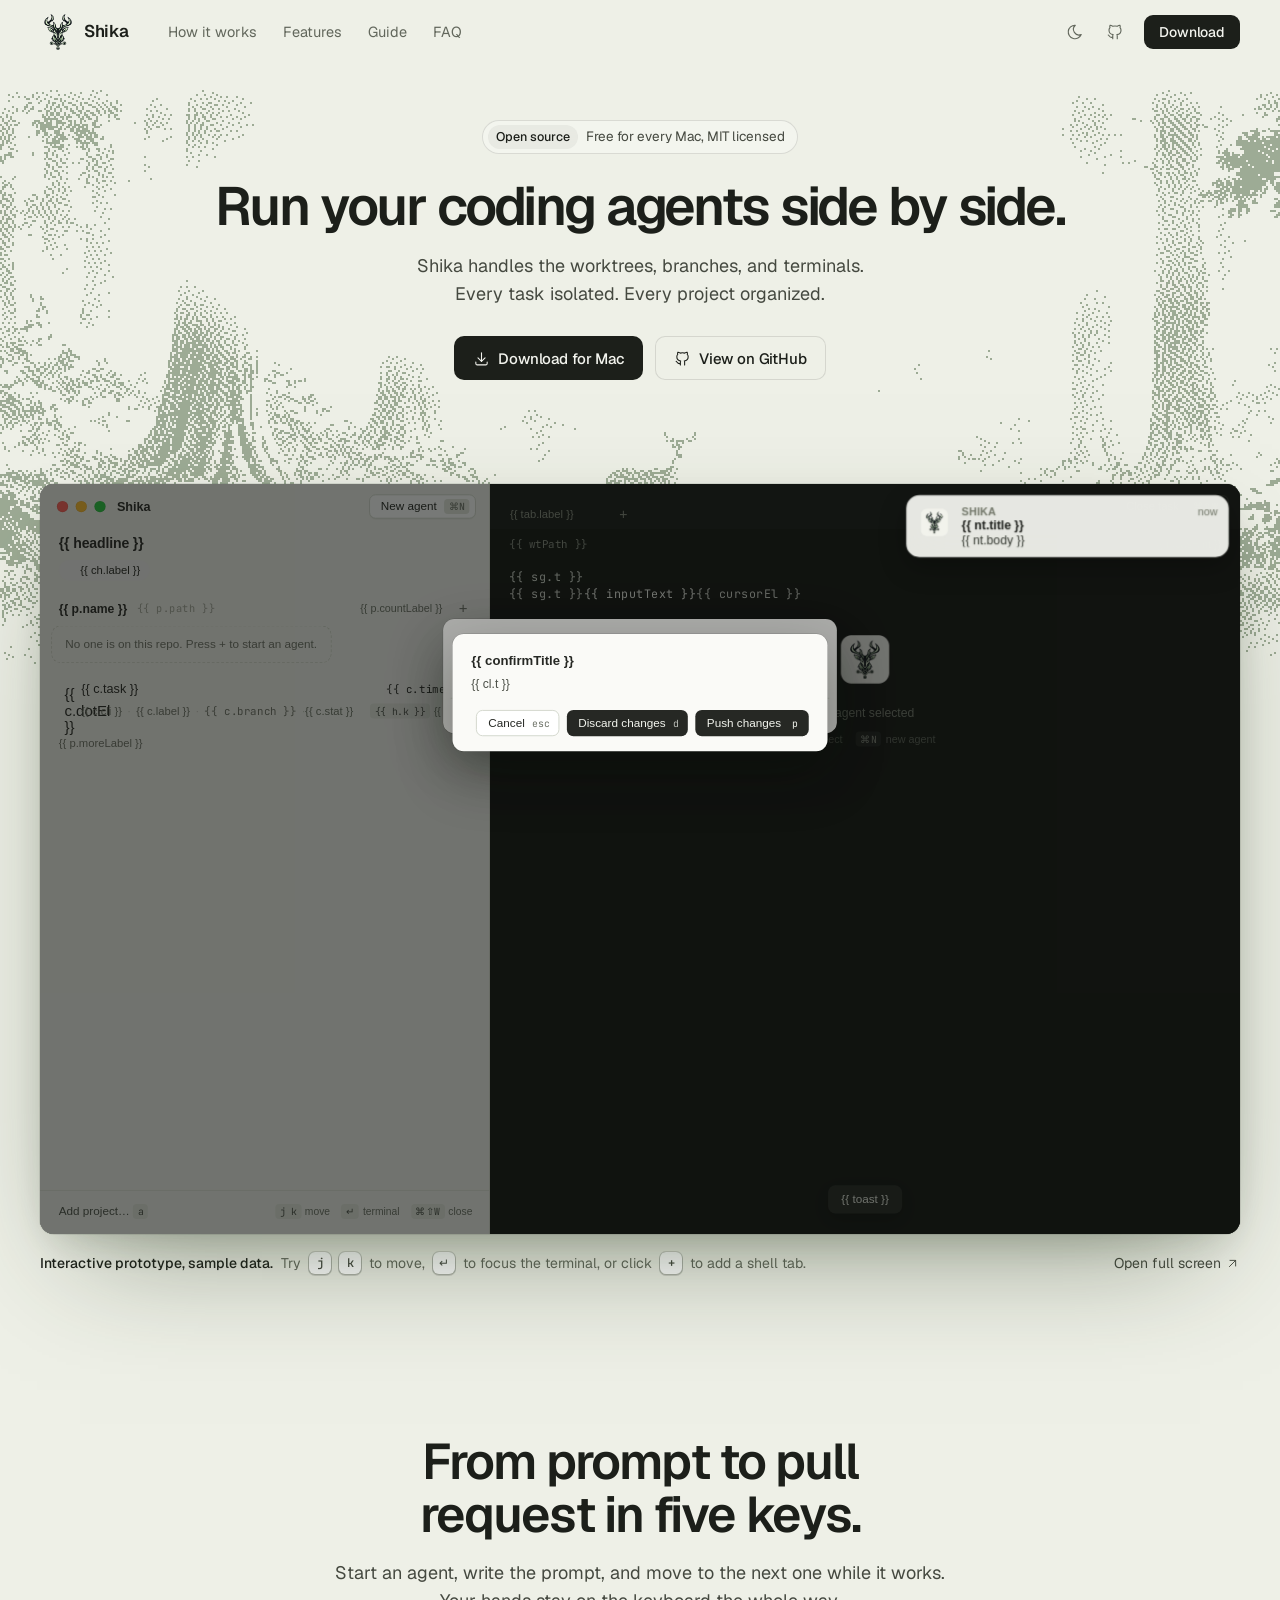
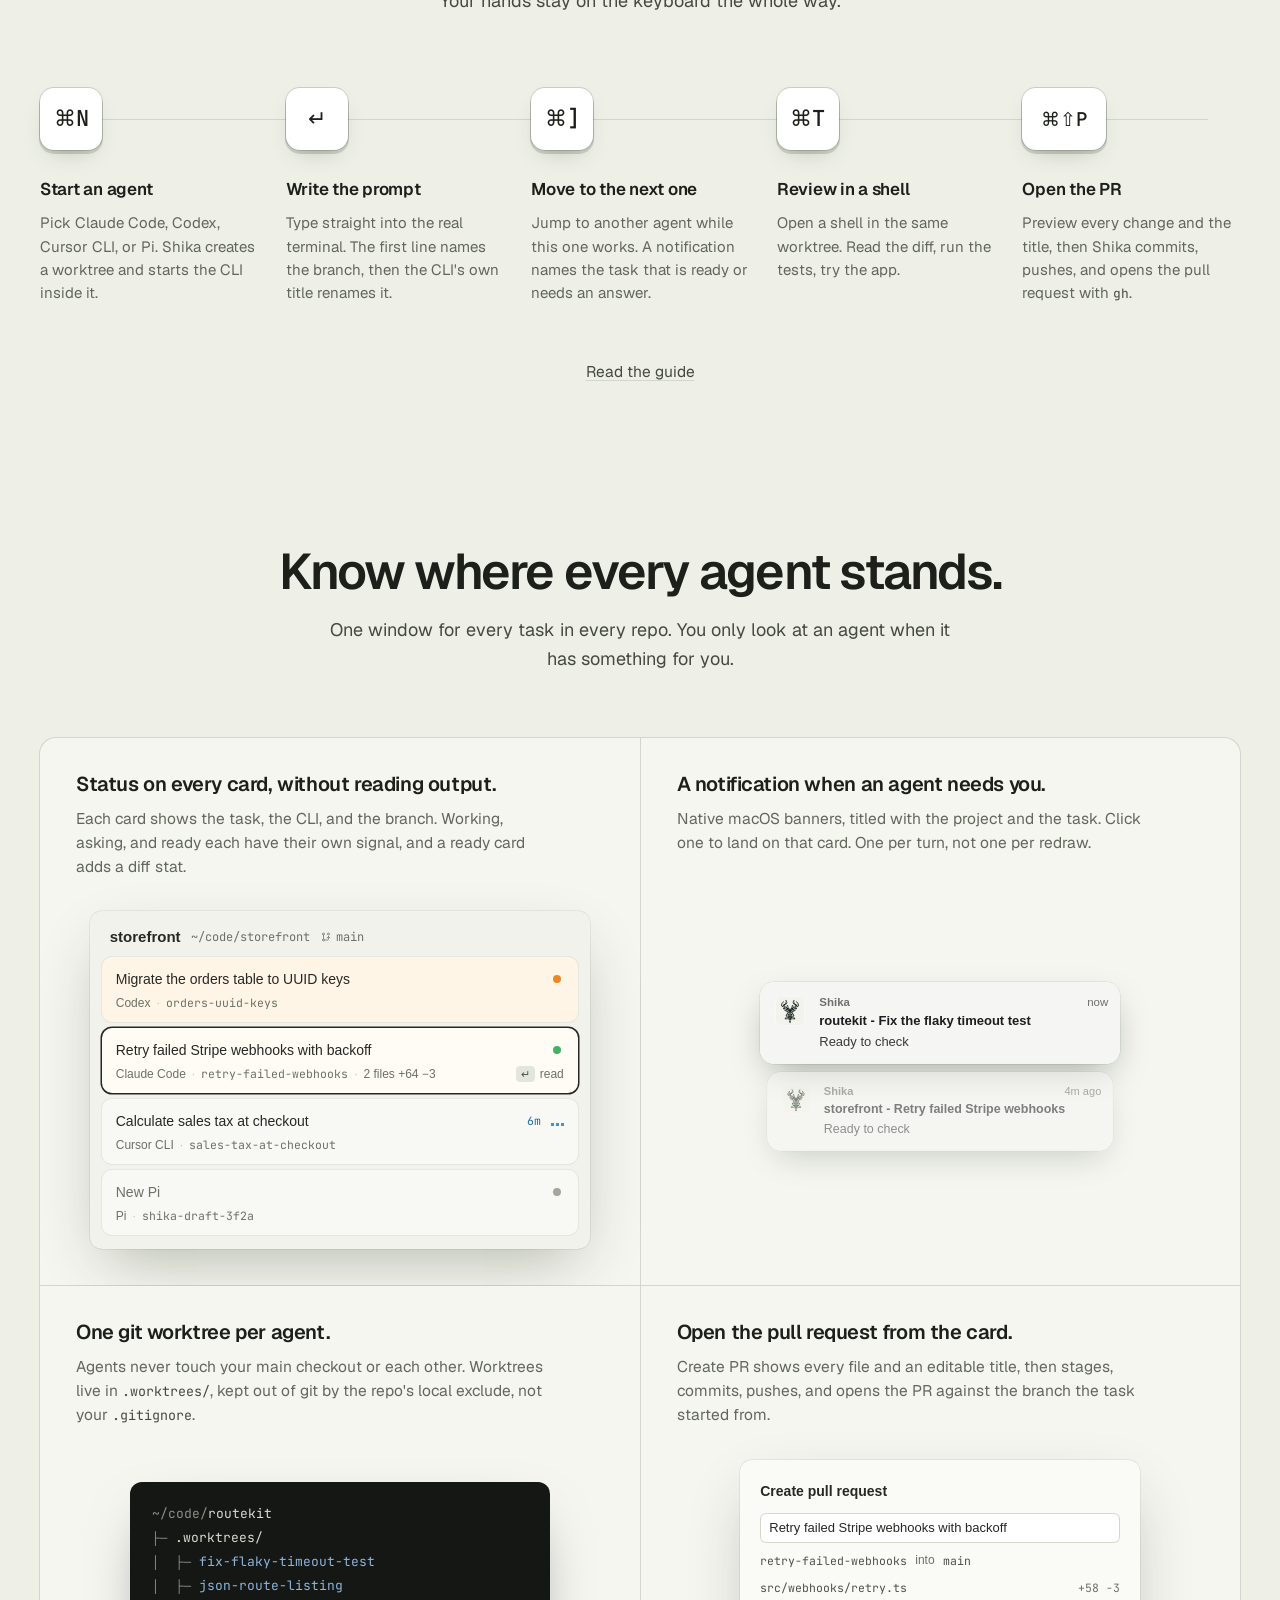
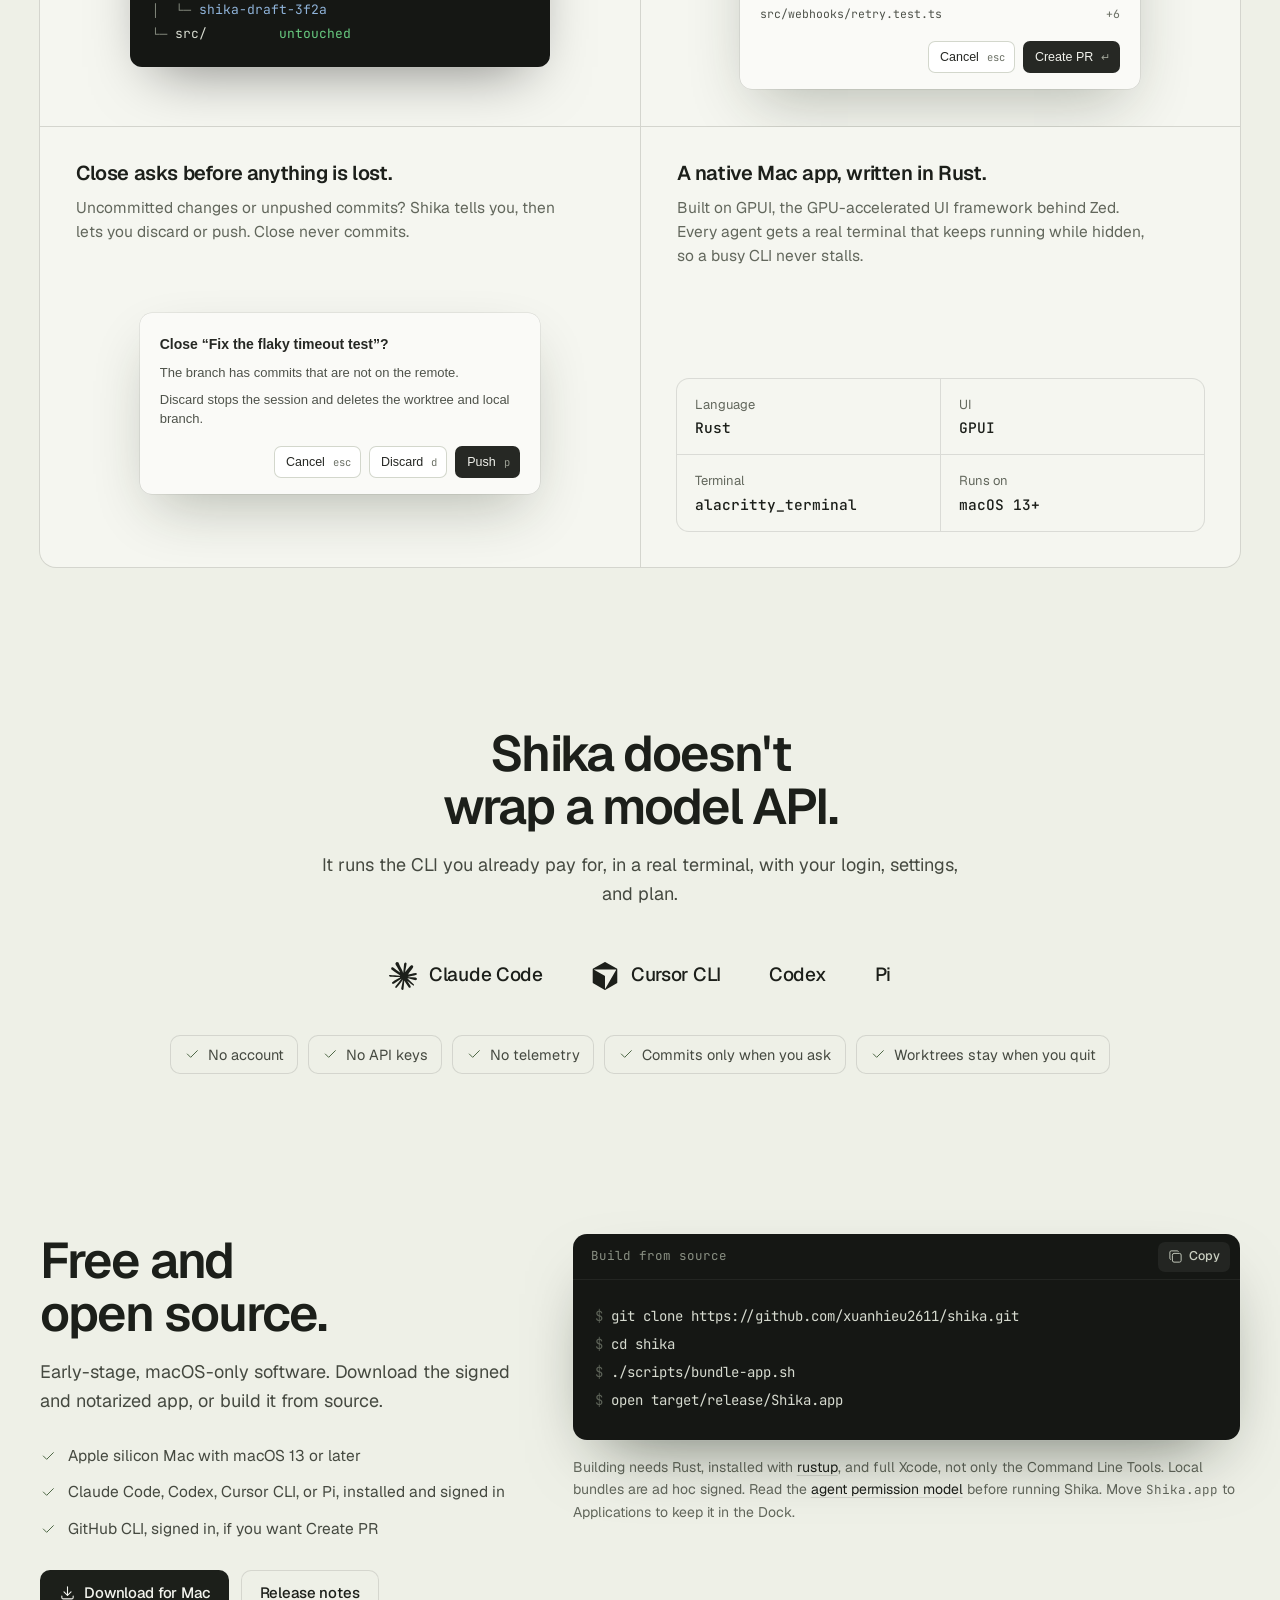
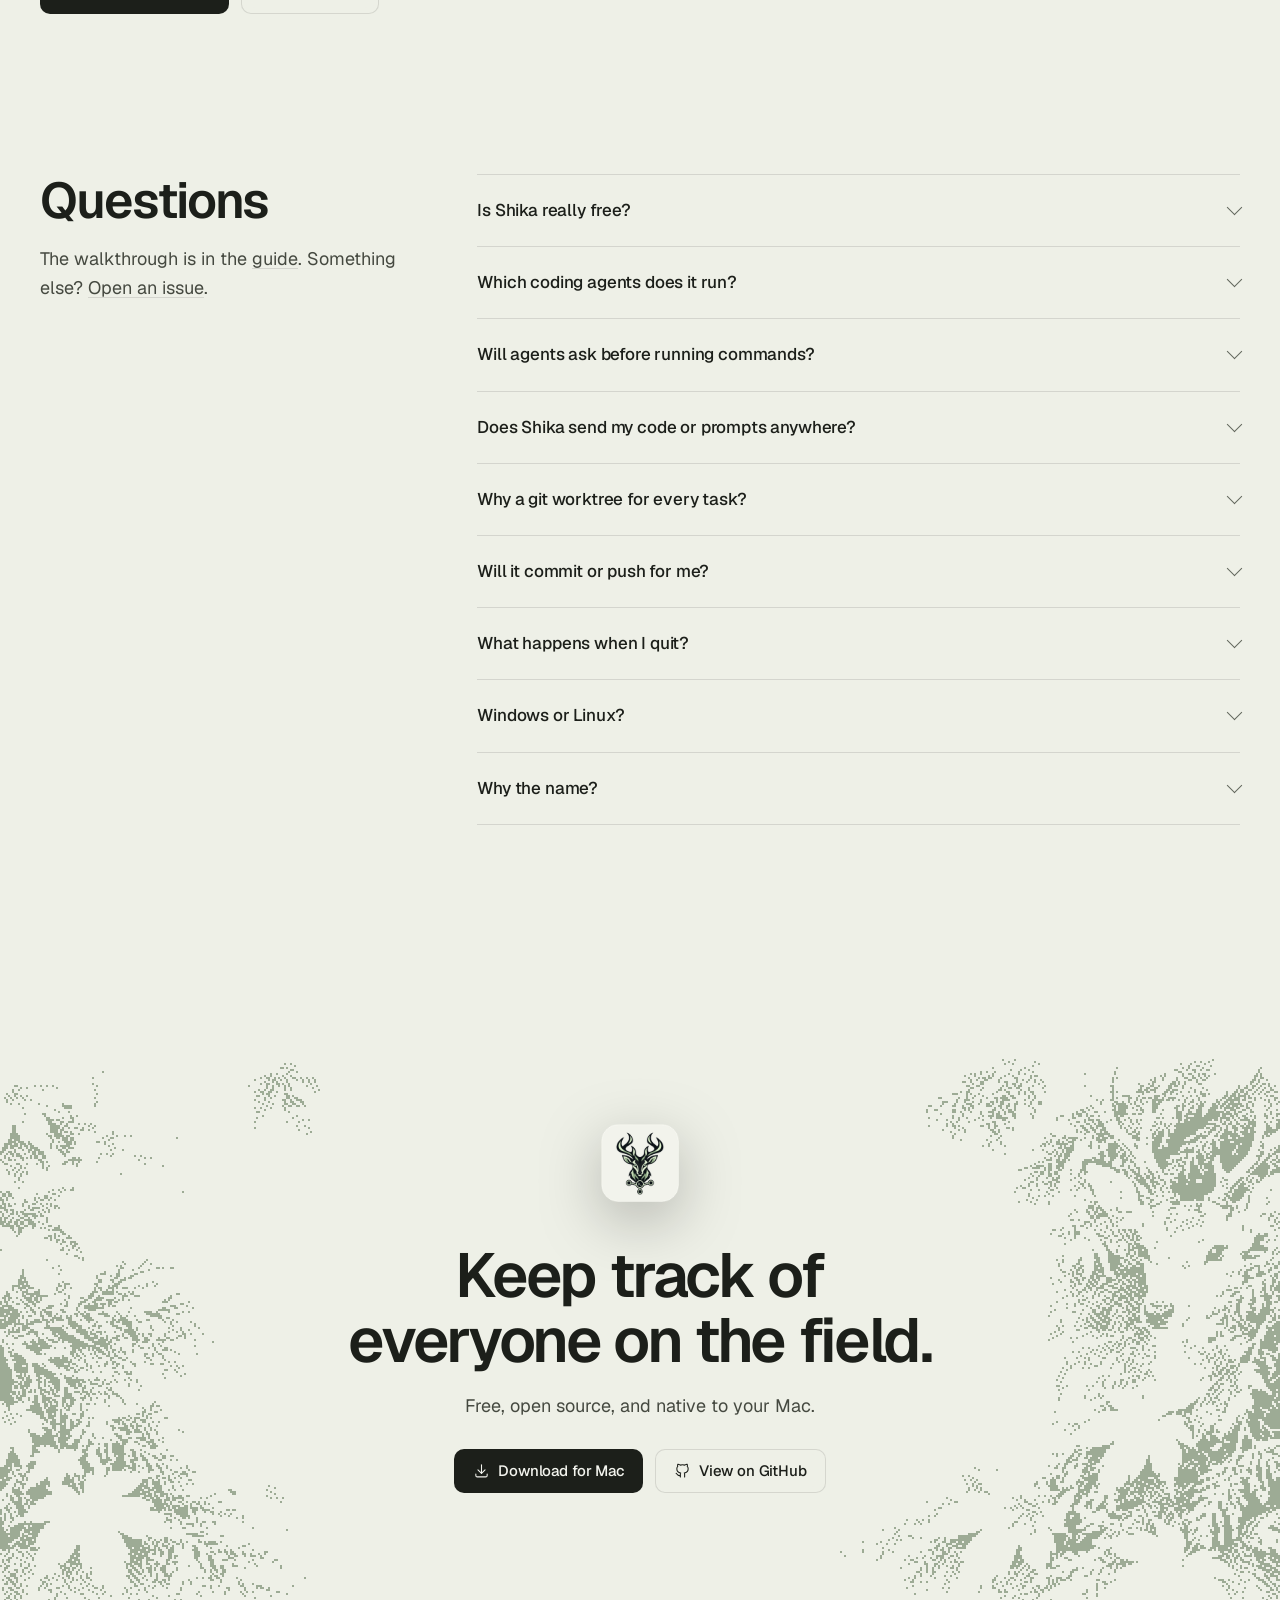
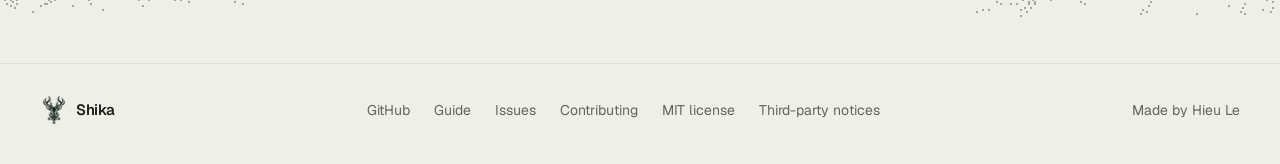
==== commit 11c64a24: "Add a public guide so the site can explain how to use Shika. The landing page stays the pitch. The g" ====
--- a/site/index.html
+++ b/site/index.html
@@ -63,6 +63,7 @@
     <nav class="nav-links" aria-label="Sections">
       <a href="#how">How it works</a>
       <a href="#features">Features</a>
+      <a href="guide/">Guide</a>
       <a href="#faq">FAQ</a>
     </nav>
     <div class="nav-end">
@@ -131,6 +132,7 @@
           <p>Preview every change and the title, then Shika commits, pushes, and opens the pull request with <code>gh</code>.</p>
         </li>
       </ol>
+      <p class="section-more reveal"><a class="link" href="guide/">Read the guide</a></p>
     </div>
   </section>
 
@@ -305,7 +307,7 @@
       </div>
       <div class="reveal" style="--i:1">
         <div class="code">
-          <div class="code-bar"><span>Build from source</span><button class="copy" type="button" id="copy" aria-label="Copy install commands"><svg class="icon i-copy"><use href="#i-copy"/></svg><svg class="icon i-check"><use href="#i-check"/></svg><span id="copy-label">Copy</span></button></div>
+          <div class="code-bar"><span>Build from source</span><button class="copy" type="button" id="copy" aria-label="Copy install commands"><svg class="icon i-copy"><use href="#i-copy"/></svg><svg class="icon i-check"><use href="#i-check"/></svg><span class="copy-label" id="copy-label">Copy</span></button></div>
 <pre id="install-cmds"><span class="p">$ </span>git clone https://github.com/xuanhieu2611/shika.git
 <span class="p">$ </span>cd shika
 <span class="p">$ </span>./scripts/bundle-app.sh
@@ -320,7 +322,7 @@
     <div class="wrap faq-grid">
       <div class="reveal">
         <h2>Questions</h2>
-        <p class="section-lede">Something else? <a class="link" href="https://github.com/xuanhieu2611/shika/issues">Open an issue</a>.</p>
+        <p class="section-lede">The walkthrough is in the <a class="link" href="guide/">guide</a>. Something else? <a class="link" href="https://github.com/xuanhieu2611/shika/issues">Open an issue</a>.</p>
       </div>
       <div class="faq-list reveal" style="--i:1">
         <details>
@@ -381,6 +383,7 @@
     <a class="brand" href="#top"><img src="img/logo-256.png" alt="" width="28" height="28" loading="lazy">Shika</a>
     <nav aria-label="Footer">
       <a href="https://github.com/xuanhieu2611/shika">GitHub</a>
+      <a href="guide/">Guide</a>
       <a href="https://github.com/xuanhieu2611/shika/issues">Issues</a>
       <a href="https://github.com/xuanhieu2611/shika/blob/main/CONTRIBUTING.md">Contributing</a>
       <a href="https://github.com/xuanhieu2611/shika/blob/main/LICENSE">MIT license</a>
--- a/site/styles.css
+++ b/site/styles.css
@@ -265,7 +265,7 @@
 .brand img { width: 36px; height: 36px; }
 .nav-links { display: flex; gap: 26px; margin-left: 12px; font-size: 14.5px; color: var(--ink-3); }
 .nav-links a { transition: color 140ms var(--ease); }
-.nav-links a:hover { color: var(--ink-1); }
+.nav-links a:hover, .nav-links a[aria-current="page"], .nav-links a.is-here { color: var(--ink-1); }
 .nav-end { margin-left: auto; display: flex; align-items: center; gap: 6px; }
 .nav-end .btn { margin-left: 6px; }
 #theme-toggle .i-sun { display: none; }
@@ -351,6 +351,7 @@
 .rail h3 { margin: 26px 0 0; font-size: 17px; font-weight: 600; letter-spacing: -0.015em; }
 .rail p { margin: 8px 0 0; font-size: 15px; line-height: 1.55; color: var(--ink-3); text-wrap: pretty; }
 .rail code { font-size: 0.86em; color: var(--ink-2); }
+.section-more { margin: 56px 0 0; text-align: center; font-size: 15.5px; color: var(--ink-2); }
 
 /* Features: one panel split by hairlines, like the app's column and terminal. */
 .grid {
@@ -507,7 +508,69 @@
 .footer .brand { font-size: 15px; color: var(--ink-1); }
 .footer .brand img { width: 28px; height: 28px; }
 .footer nav { display: flex; flex-wrap: wrap; gap: 8px 24px; }
-.footer a:hover { color: var(--ink-1); }
+.footer a:hover, .footer a[aria-current="page"], .footer a.is-here { color: var(--ink-1); }
+
+/* Guide: a reading column and a section list. The landing page does not use these. */
+.guide-hero { position: relative; padding: 48px 0 12px; overflow: hidden; }
+.guide-hero .field { top: 0; height: 100%; }
+.guide-intro { position: relative; z-index: 1; max-width: 740px; min-width: 0; }
+.guide-intro h1, .guide-intro .lede { text-wrap: pretty; }
+.guide-mark { width: 64px; height: 64px; margin-bottom: 18px; }
+.eyebrow { margin: 0; font-size: 13.5px; font-weight: 500; color: var(--ink-3); }
+.guide-intro h1 { margin-top: 8px; font-size: clamp(40px, 5vw, 60px); }
+.guide-intro .lede { margin-left: 0; max-width: 38em; text-align: left; }
+.guide-layout {
+  display: grid; grid-template-columns: 180px minmax(0, 1fr); gap: 28px 72px;
+  align-items: start; padding-top: 28px; padding-bottom: 96px;
+}
+.guide-toc {
+  position: sticky; top: 88px; display: flex; flex-direction: column; gap: 2px;
+  padding-top: 6px;
+}
+.guide-toc a { padding: 5px 0; font-size: 14px; line-height: 1.35; color: var(--ink-3); transition: color 140ms var(--ease); }
+.guide-toc a:hover, .guide-toc a[aria-current="true"], .guide-toc a[aria-current="page"] { color: var(--ink-1); }
+.toc-else { margin-top: 12px; padding-top: 12px; box-shadow: inset 0 1px 0 var(--line-soft); }
+.guide-body { max-width: 42rem; min-width: 0; }
+.guide-section { scroll-margin-top: 120px; }
+.guide-section + .guide-section { margin-top: 36px; padding-top: 36px; border-top: 1px solid var(--line-soft); }
+.guide-body h2 { font-size: clamp(26px, 3vw, 34px); letter-spacing: -0.03em; }
+.guide-body h3 { margin: 28px 0 0; font-size: 16px; font-weight: 600; letter-spacing: -0.015em; }
+.guide-body p { margin: 12px 0 0; max-width: 40em; color: var(--ink-2); font-size: 16.5px; line-height: 1.65; text-wrap: pretty; }
+.guide-body h2 + p, .guide-body h3 + p, .note p { margin-top: 10px; }
+.guide-body a { text-decoration: underline; text-decoration-color: var(--line); text-underline-offset: 3px; }
+.guide-body a:hover { text-decoration-color: currentColor; }
+.guide-body p code, .guide-body li code, .guide-body td code {
+  font-size: 0.86em; padding: 0.1em 0.35em; border-radius: 5px;
+  background: var(--wash); color: var(--ink-1);
+}
+.guide-body .code { margin-top: 18px; max-width: 40em; }
+.steps { list-style: none; margin: 8px 0 0; padding: 0; max-width: 40em; }
+.steps li {
+  display: grid; grid-template-columns: 112px minmax(0, 1fr); gap: 8px 18px;
+  padding: 18px 0; border-top: 1px solid var(--line-soft);
+}
+.step-mark { display: flex; flex-wrap: wrap; align-items: center; gap: 6px; min-height: 26px; padding-top: 2px; }
+.steps h3 { margin: 0; }
+.steps p { margin-top: 6px; font-size: 15.5px; color: var(--ink-3); }
+.note {
+  margin: 22px 0 0; padding: 14px 18px; max-width: 40em;
+  border-left: 3px solid var(--check); border-radius: 0 12px 12px 0; background: var(--wash);
+}
+.note p { margin: 0; font-size: 15px; }
+.signals { list-style: none; margin: 16px 0 0; padding: 0; max-width: 40em; }
+.signals li {
+  display: grid; grid-template-columns: 28px minmax(0, 1fr); gap: 12px; align-items: start;
+  padding: 12px 0; border-top: 1px solid var(--line-soft); color: var(--ink-2); font-size: 15.5px; line-height: 1.55;
+}
+.signals .mark { display: flex; align-items: center; height: 1.55em; }
+.signals strong { color: var(--ink-1); font-weight: 500; }
+.keys { width: 100%; border-collapse: collapse; margin-top: 8px; }
+.keys th, .keys td {
+  text-align: left; vertical-align: baseline; padding: 11px 16px 11px 0;
+  border-bottom: 1px solid var(--line-soft); font-size: 15px; font-weight: 400; color: var(--ink-2);
+}
+.keys th { width: 38%; color: var(--ink-1); font-weight: 500; }
+.keys kbd + kbd { margin-left: 4px; }
 
 /* Motion: one entrance for the hero, a quiet reveal below. Off for reduced motion. */
 @keyframes rise { from { opacity: 0; transform: translateY(12px); } to { opacity: 1; transform: none; } }
@@ -525,7 +588,7 @@
   .demo-frame iframe { transition: none; }
 }
 @media (prefers-reduced-transparency: reduce) {
-  .nav.is-stuck { background: var(--bg); backdrop-filter: none; -webkit-backdrop-filter: none; }
+  .nav.is-stuck, .guide-toc { background: var(--bg); backdrop-filter: none; -webkit-backdrop-filter: none; }
   .btn-ghost, .pill-link { background: var(--bg); backdrop-filter: none; -webkit-backdrop-filter: none; }
   .m-notif { background: var(--m-overlay); }
 }
@@ -540,6 +603,24 @@
   .nav-links { display: none; }
   .grid { grid-template-columns: minmax(0, 1fr); }
   .cell { min-height: 0; }
+  .guide-layout { display: block; padding-top: 12px; min-width: 0; }
+  .guide-toc {
+    position: sticky; top: 64px; z-index: 15; flex-direction: row; gap: 18px;
+    min-width: 0; max-width: 100%;
+    overflow-x: auto; scrollbar-width: none;
+    margin: 0 calc(var(--gutter) * -1); padding: 10px var(--gutter);
+    background: var(--nav-bg);
+    backdrop-filter: blur(18px) saturate(1.4); -webkit-backdrop-filter: blur(18px) saturate(1.4);
+    box-shadow: 0 1px 0 var(--line-soft);
+  }
+  .guide-toc::-webkit-scrollbar { display: none; }
+  .guide-toc a { white-space: nowrap; }
+  .toc-else { margin-top: 0; padding-top: 0; padding-left: 18px; box-shadow: inset 1px 0 0 var(--line); }
+  .guide-body { padding-top: 8px; }
+  .steps li { grid-template-columns: 88px minmax(0, 1fr); }
+  .keys, .keys tbody, .keys tr, .keys th, .keys td { display: block; width: auto; }
+  .keys th { padding-bottom: 2px; border-bottom: 0; }
+  .keys td { padding-top: 2px; }
 }
 @media (max-width: 767px) {
   :root { --gutter: 16px; }
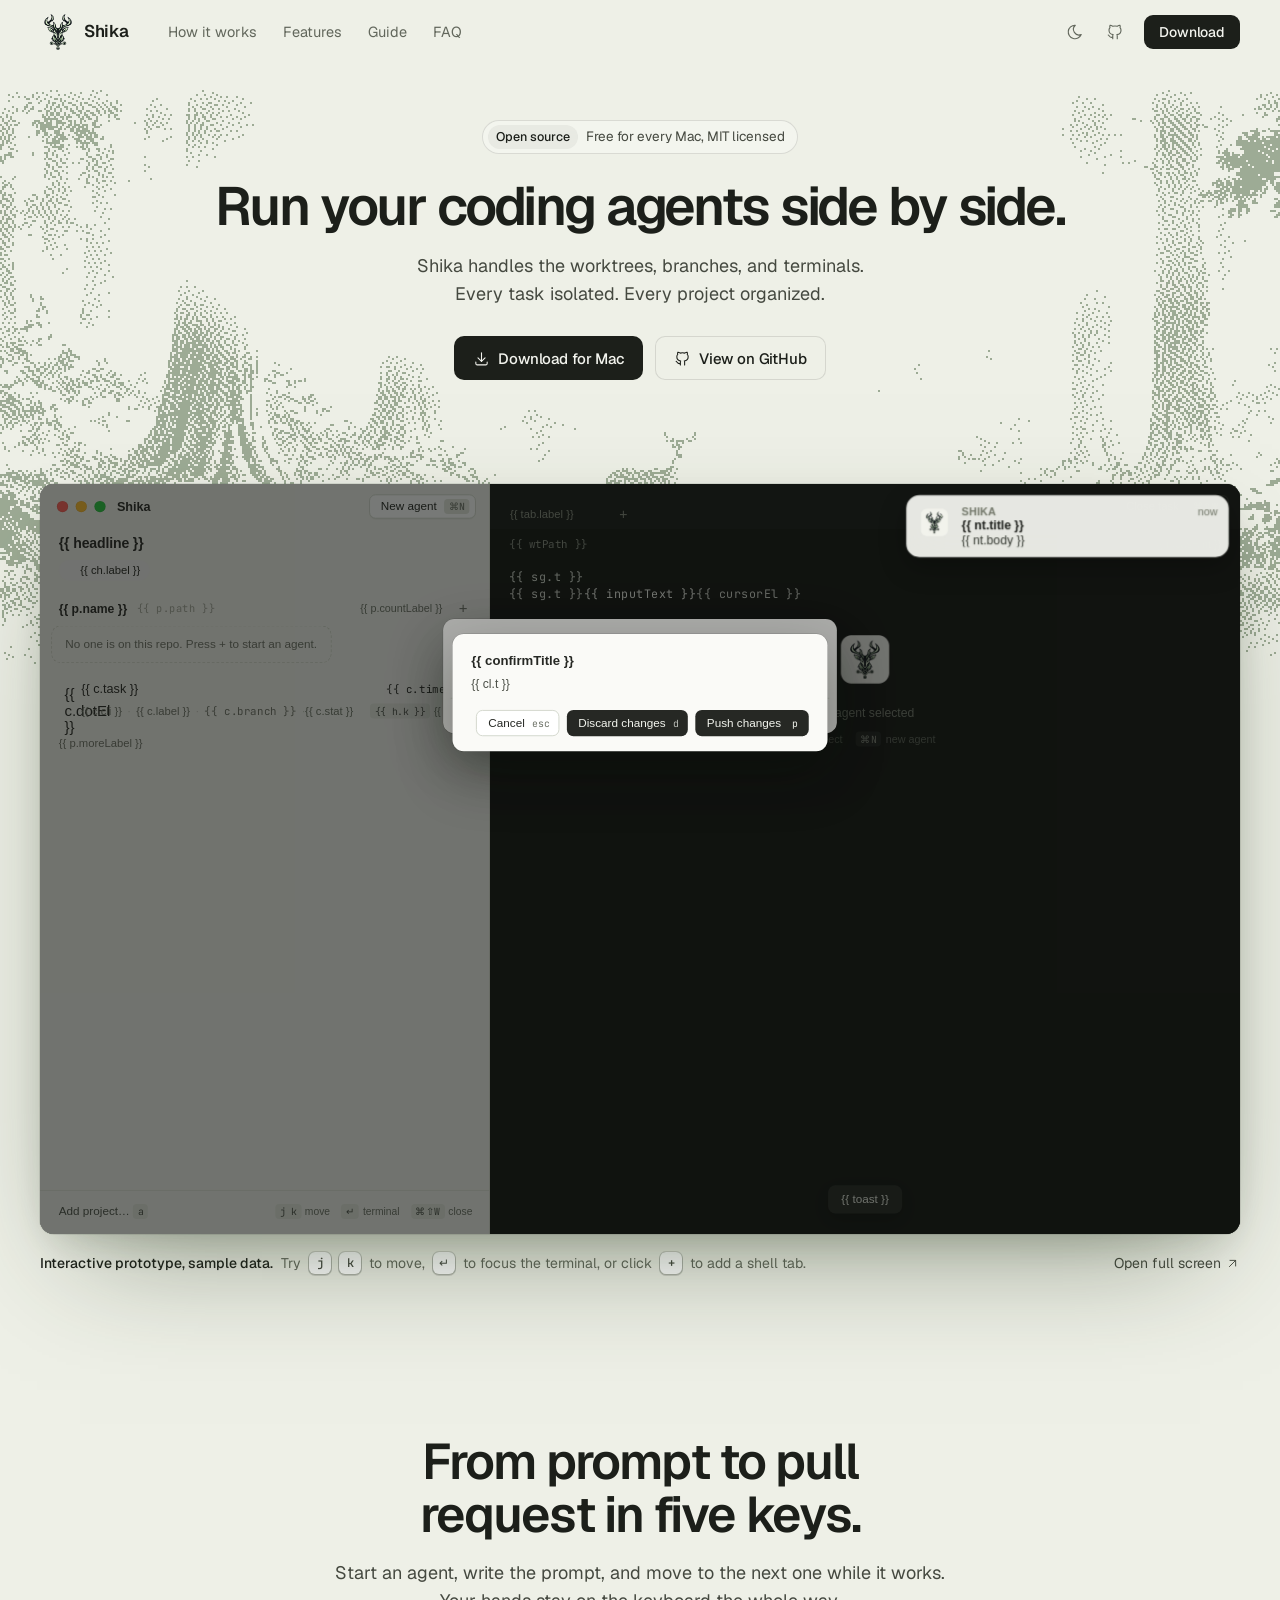
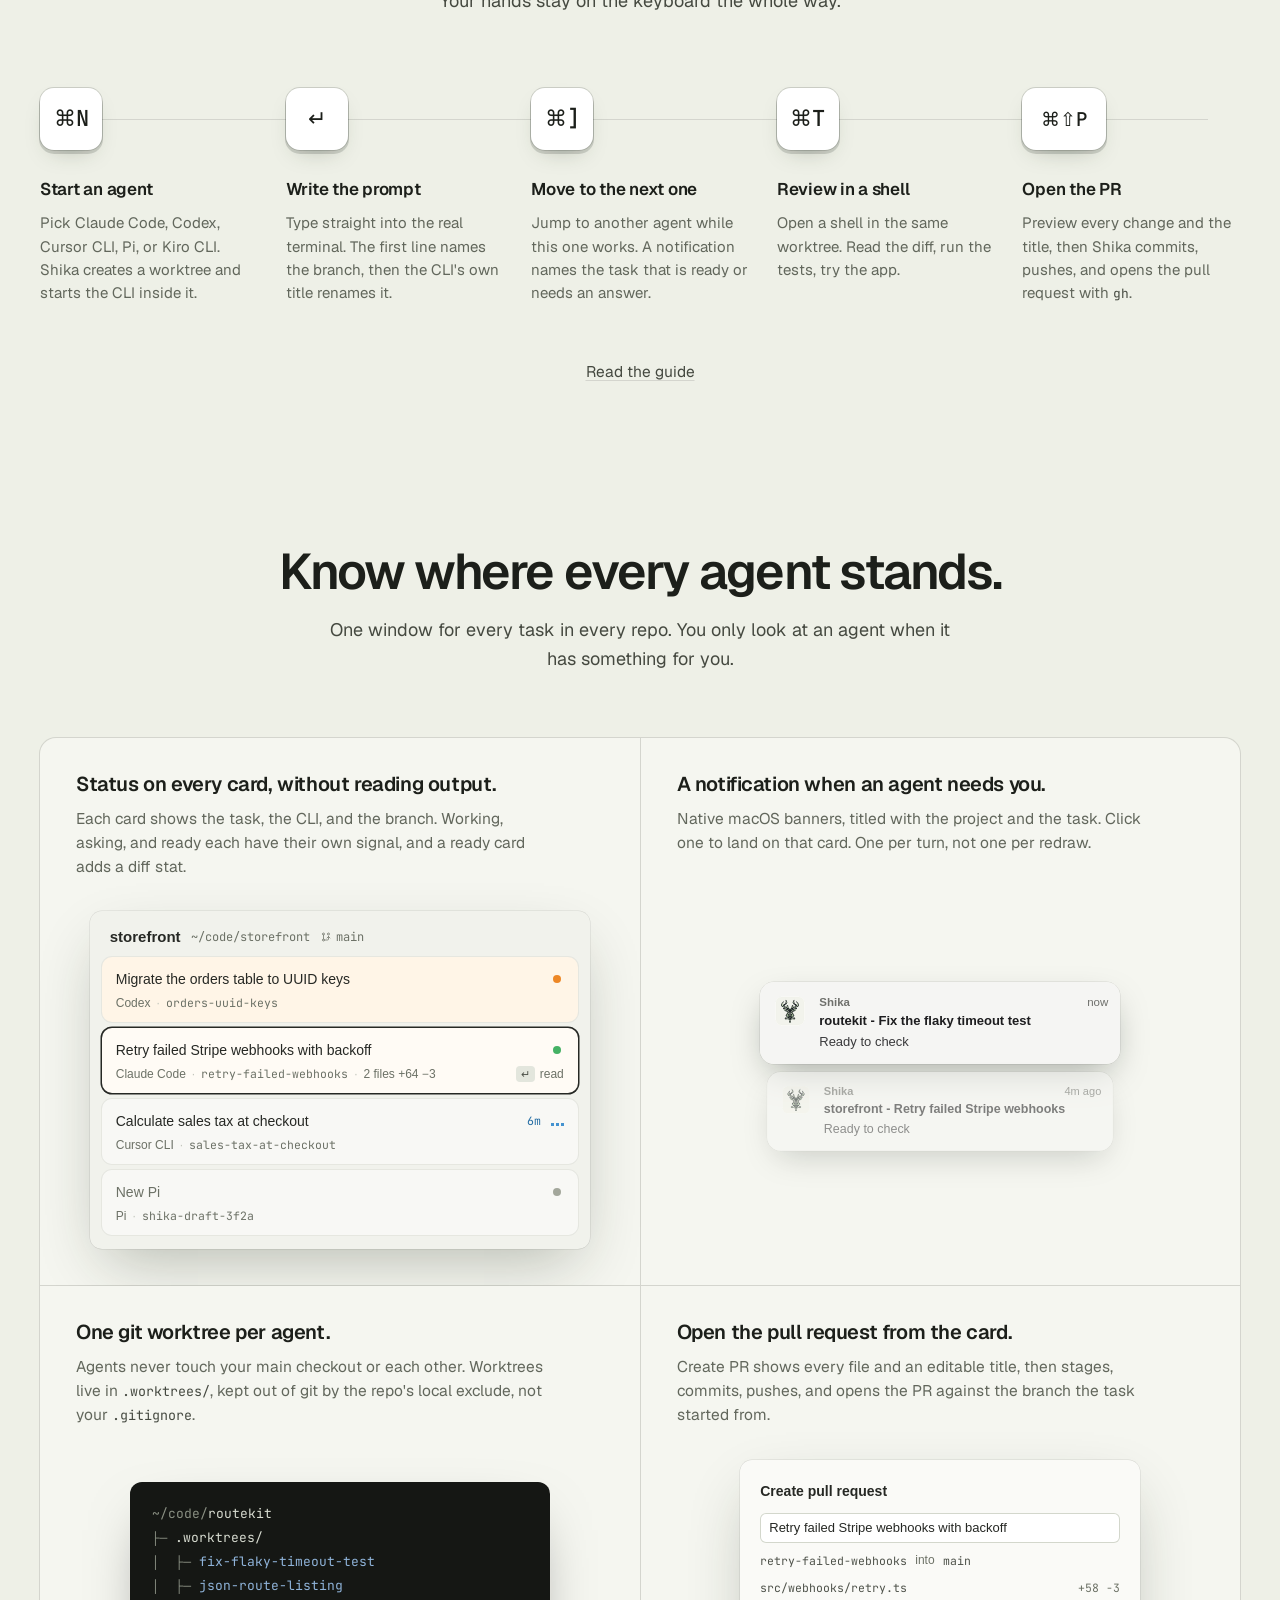
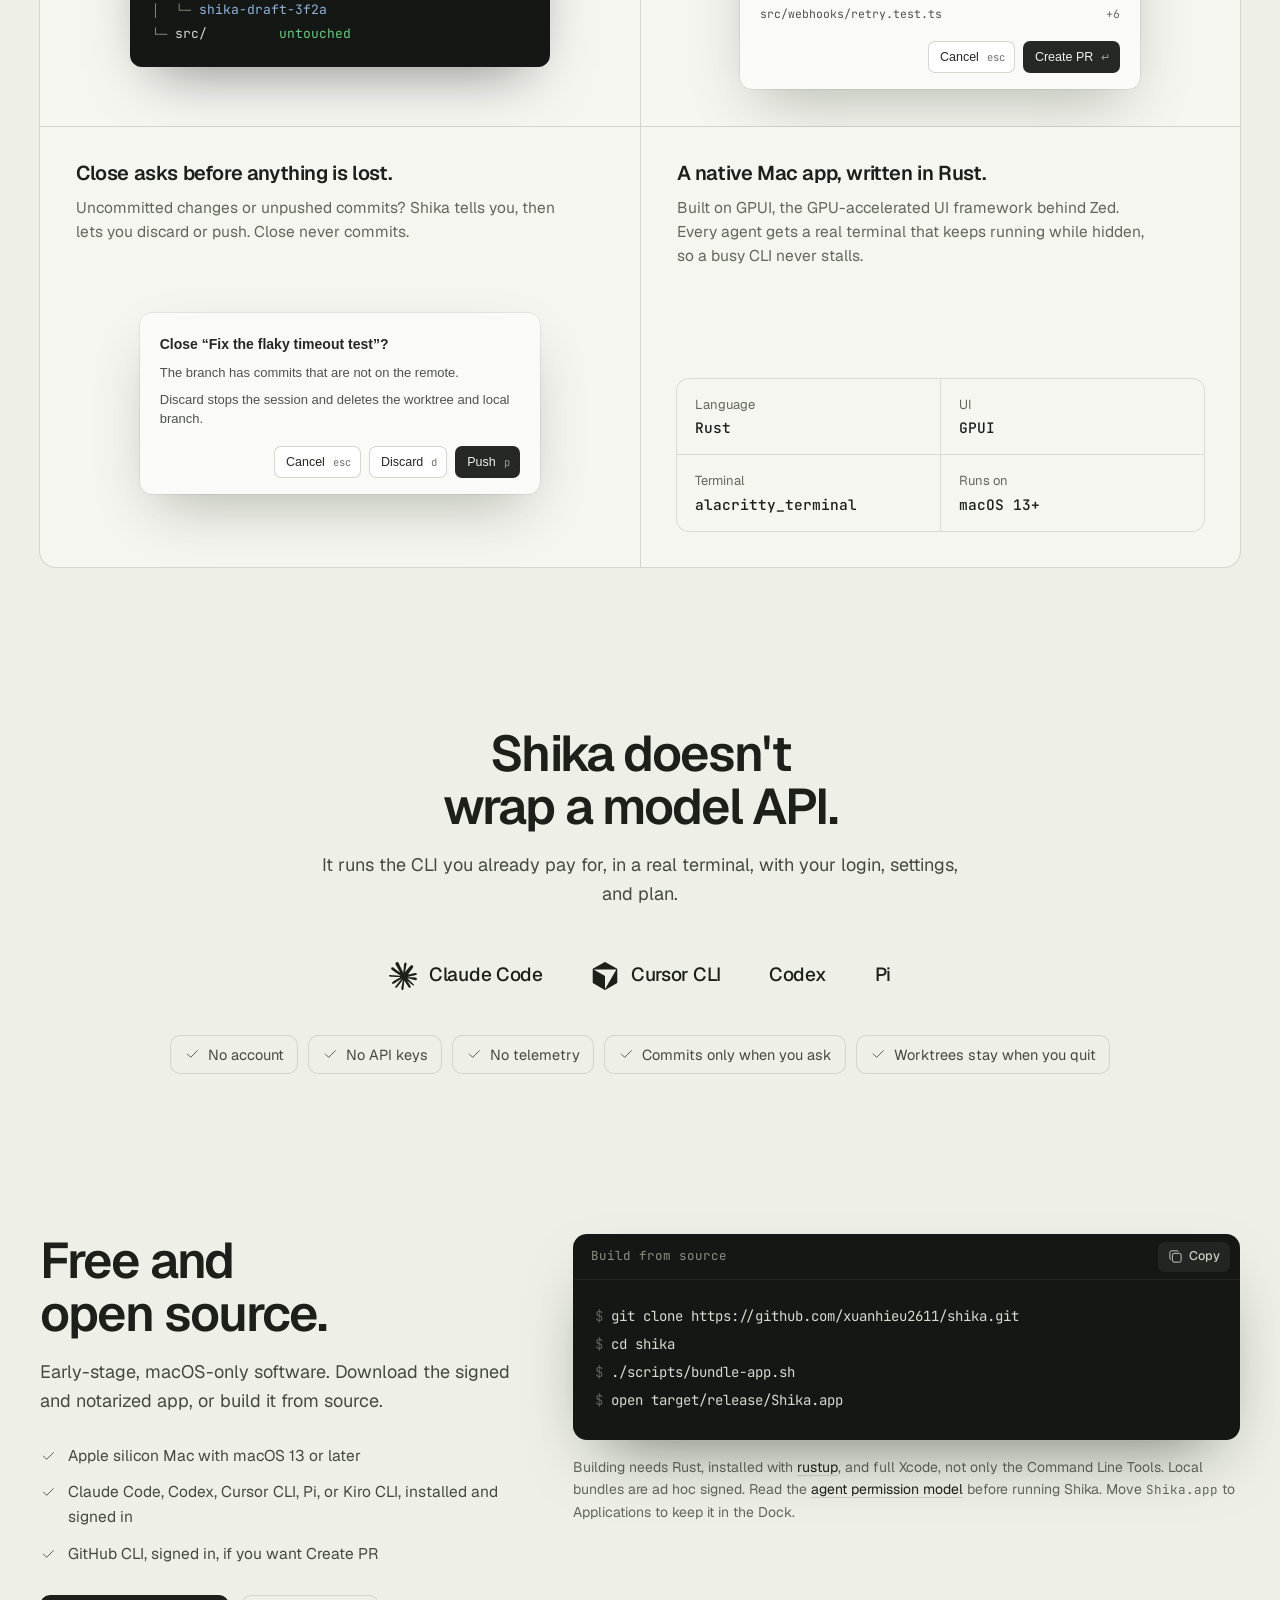
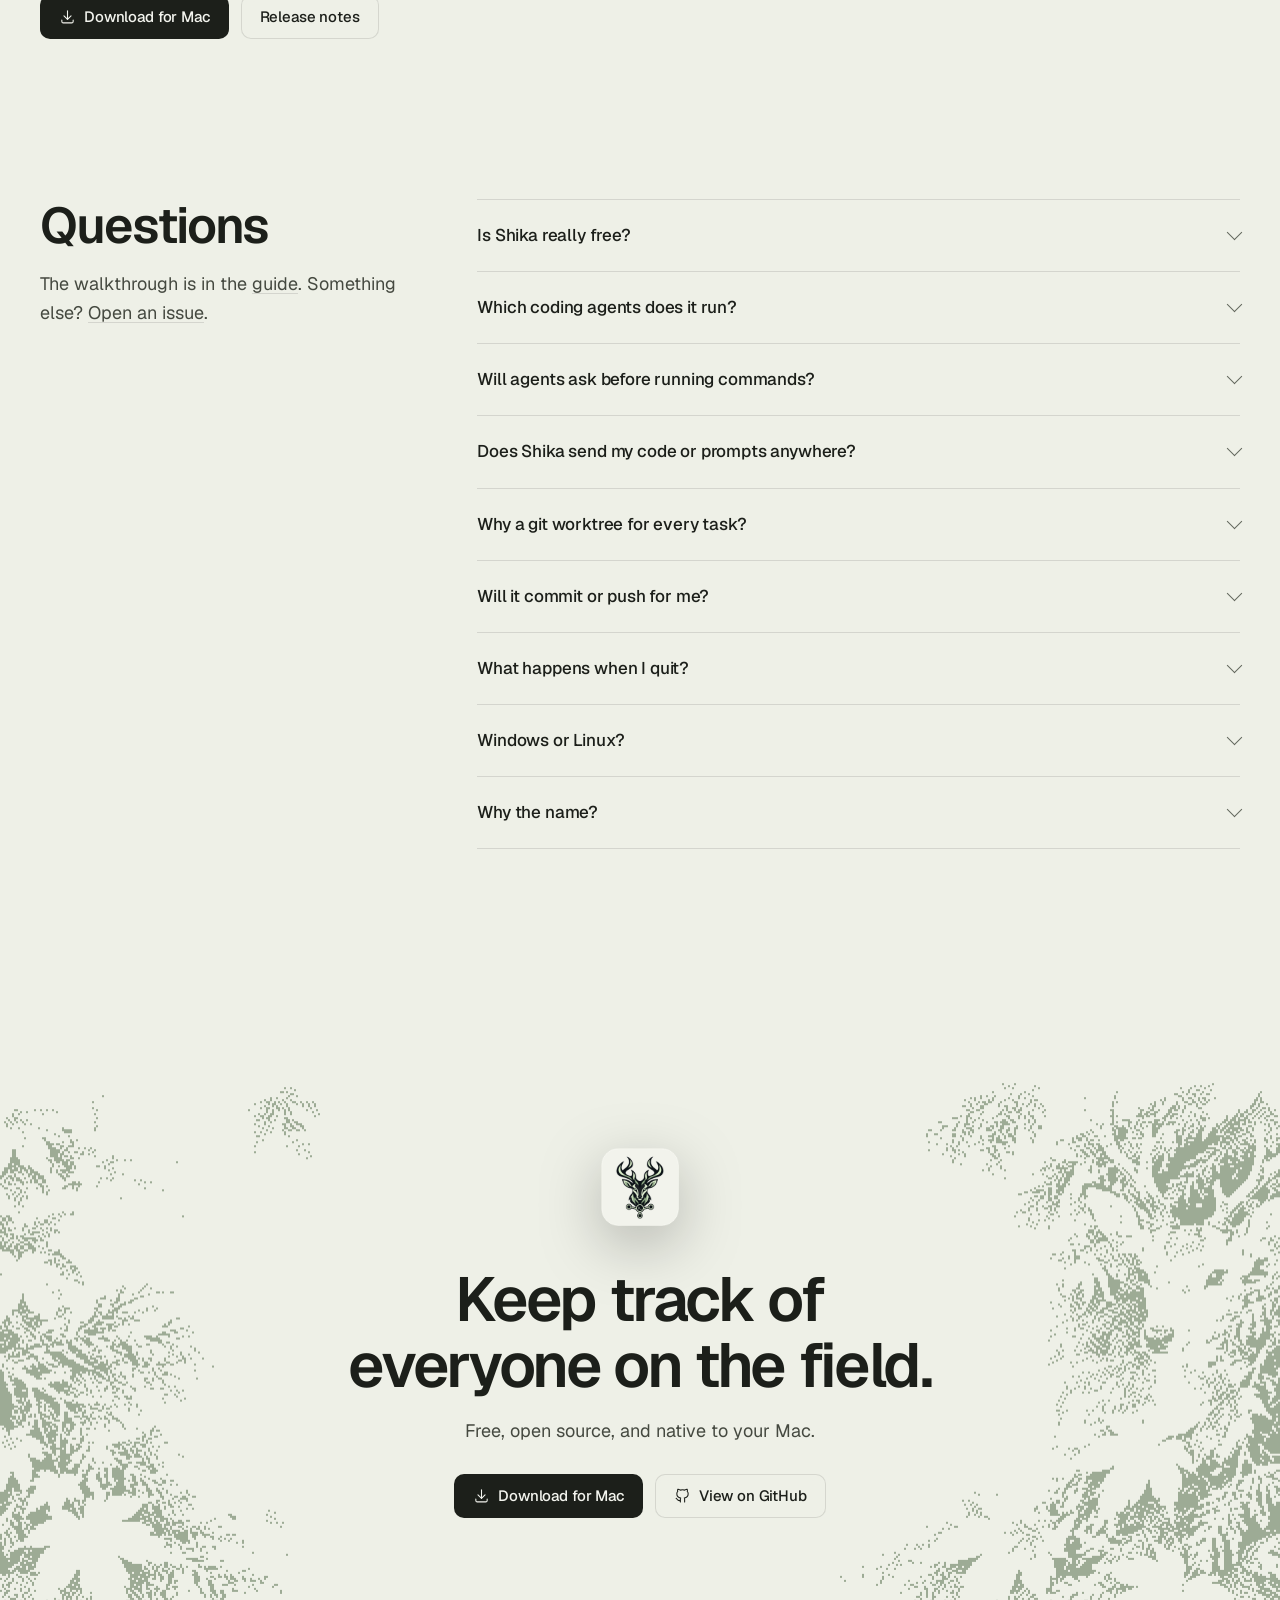
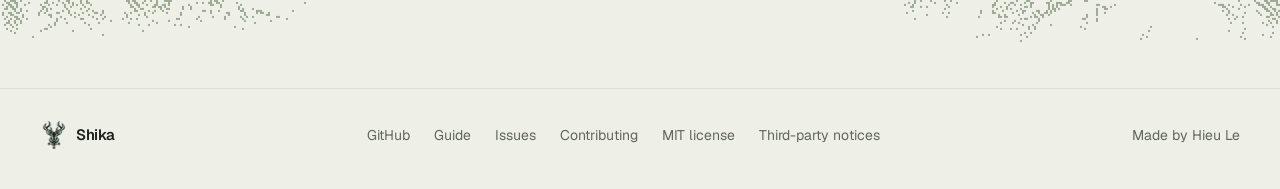
==== commit 8c0144e3: "Add Kiro CLI as the fifth agent preset" ====
--- a/site/index.html
+++ b/site/index.html
@@ -4,14 +4,14 @@
 <meta charset="utf-8">
 <meta name="viewport" content="width=device-width, initial-scale=1">
 <title>Shika - Run coding agents in parallel on your Mac</title>
-<meta name="description" content="Shika is a free, open source Mac app for running Claude Code, Codex, Cursor CLI, and Pi side by side. Every task gets its own git worktree and terminal, automatically.">
+<meta name="description" content="Shika is a free, open source Mac app for running Claude Code, Codex, Cursor CLI, Pi, and Kiro CLI side by side. Every task gets its own git worktree and terminal, automatically.">
 <meta name="theme-color" content="#eef0e7" media="(prefers-color-scheme: light)">
 <meta name="theme-color" content="#121511" media="(prefers-color-scheme: dark)">
 <link rel="canonical" href="https://useshika.com/">
 <meta property="og:type" content="website">
 <meta property="og:site_name" content="Shika">
 <meta property="og:title" content="Shika - Run your coding agents side by side.">
-<meta property="og:description" content="A free, open source Mac app for running Claude Code, Codex, Cursor CLI, and Pi side by side, each in its own git worktree.">
+<meta property="og:description" content="A free, open source Mac app for running Claude Code, Codex, Cursor CLI, Pi, and Kiro CLI side by side, each in its own git worktree.">
 <meta property="og:url" content="https://useshika.com/">
 <meta property="og:image" content="https://useshika.com/img/og.png">
 <meta property="og:image:width" content="2800">
@@ -20,7 +20,7 @@
 <meta name="twitter:image:alt" content="Native Shika app with sample projects and simulated CLI output.">
 <meta name="twitter:card" content="summary_large_image">
 <meta name="twitter:title" content="Shika - Run your coding agents side by side.">
-<meta name="twitter:description" content="A free, open source Mac app for running Claude Code, Codex, Cursor CLI, and Pi side by side, each in its own git worktree.">
+<meta name="twitter:description" content="A free, open source Mac app for running Claude Code, Codex, Cursor CLI, Pi, and Kiro CLI side by side, each in its own git worktree.">
 <meta name="twitter:image" content="https://useshika.com/img/og.png">
 <link rel="icon" type="image/png" sizes="32x32" href="img/favicon-32.png">
 <link rel="icon" type="image/png" sizes="64x64" href="img/favicon-64.png">
@@ -109,7 +109,7 @@
         <li class="reveal" style="--i:0">
           <span class="key" aria-label="Command N">⌘N</span>
           <h3>Start an agent</h3>
-          <p>Pick Claude Code, Codex, Cursor CLI, or Pi. Shika creates a worktree and starts the CLI inside it.</p>
+          <p>Pick Claude Code, Codex, Cursor CLI, Pi, or Kiro CLI. Shika creates a worktree and starts the CLI inside it.</p>
         </li>
         <li class="reveal" style="--i:1">
           <span class="key" aria-label="Enter key">↵</span>
@@ -297,7 +297,7 @@
         <p class="section-lede">Early-stage, macOS-only software. Download the signed and notarized app, or build it from source.</p>
         <ul class="reqs">
           <li><svg class="icon"><use href="#i-check"/></svg>Apple silicon Mac with macOS 13 or later</li>
-          <li><svg class="icon"><use href="#i-check"/></svg>Claude Code, Codex, Cursor CLI, or Pi, installed and signed in</li>
+          <li><svg class="icon"><use href="#i-check"/></svg>Claude Code, Codex, Cursor CLI, Pi, or Kiro CLI, installed and signed in</li>
           <li><svg class="icon"><use href="#i-check"/></svg>GitHub CLI, signed in, if you want Create PR</li>
         </ul>
         <div class="cta-row">
@@ -331,11 +331,11 @@
         </details>
         <details>
           <summary>Which coding agents does it run?</summary>
-          <p>Claude Code, Codex, Cursor CLI, and Pi. Shika starts the binary you already have, so your login, settings and plan come with it.</p>
+          <p>Claude Code, Codex, Cursor CLI, Pi, and Kiro CLI. Shika starts the binary you already have, so your login, settings and plan come with it. Kiro uses <code>kiro-cli chat --trust-all-tools</code> from <a href="https://kiro.dev/docs/reference/cli-commands/#kiro-cli-chat">official docs</a> checked 2026-10-13, without a real binary or <code>--help</code> check. Folder trust and live behavior are unverified; Kiro keeps prompt-named branches, uses generic activity fallback without blocker detection, and has no usage collection.</p>
         </details>
         <details>
           <summary>Will agents ask before running commands?</summary>
-          <p>Shika's presets use the CLIs' automatic approval modes. Claude Code, Codex, and Cursor CLI bypass permission prompts or sandboxing; Pi starts with <code>--approve</code>. Agents can execute commands with your user account's access. A worktree separates Git edits but does not restrict access to files, credentials, or the network. Run agents only in projects you trust. Shika separately asks for approval before running configured worktree setup commands.</p>
+          <p>Shika's presets use the CLIs' automatic approval modes. Claude Code, Codex, and Cursor CLI bypass permission prompts or sandboxing; Pi starts with <code>--approve</code>; Kiro requests tool trust with the documented, unverified <code>--trust-all-tools</code>. Agents can execute commands with your user account's access. A worktree separates Git edits but does not restrict access to files, credentials, or the network. Run agents only in projects you trust. Shika separately asks for approval before running configured worktree setup commands.</p>
         </details>
         <details>
           <summary>Does Shika send my code or prompts anywhere?</summary>
--- a/site/styles.css
+++ b/site/styles.css
@@ -403,6 +403,12 @@
 .dot.waiting { background: var(--st-waiting); }
 .pixels { display: flex; align-items: flex-end; gap: 2px; height: 10px; }
 .pixels i { width: 3px; height: 3px; background: var(--st-working); }
+.spark {
+  display: grid; grid-template-columns: repeat(5, 2px); gap: 1px;
+  width: 14px; height: 14px;
+}
+.spark i { width: 2px; height: 2px; background: var(--st-working); opacity: 0; }
+.spark i.on { opacity: 1; }
 
 .notif-stack { width: 100%; max-width: 360px; }
 .m-notif {
@@ -575,6 +581,12 @@
 /* Motion: one entrance for the hero, a quiet reveal below. Off for reduced motion. */
 @keyframes rise { from { opacity: 0; transform: translateY(12px); } to { opacity: 1; transform: none; } }
 @keyframes wave { 0%, 50%, 100% { transform: translateY(0); } 25% { transform: translateY(-5px); } }
+@keyframes twinkle {
+  0%, 36%, 100% { opacity: 0; box-shadow: none; }
+  9% { opacity: 0.67; }
+  18% { opacity: 1; box-shadow: 0 0 2px var(--st-working); }
+  27% { opacity: 0.67; }
+}
 @media (prefers-reduced-motion: no-preference) {
   .rise { animation: rise 900ms var(--ease) both; animation-delay: calc(240ms + var(--i, 0) * 90ms); }
   .js .reveal { opacity: 0; transform: translateY(16px); transition: opacity 800ms var(--ease), transform 800ms var(--ease); transition-delay: calc(var(--i, 0) * 70ms); }
@@ -582,6 +594,7 @@
   .pixels i { animation: wave 1.2s steps(6, end) infinite; }
   .pixels i:nth-child(2) { animation-delay: 0.2s; }
   .pixels i:nth-child(3) { animation-delay: 0.4s; }
+  .spark i { animation: twinkle 2s linear infinite; animation-delay: var(--d, 0s); }
 }
 @media (prefers-reduced-motion: reduce) {
   html { scroll-behavior: auto; }
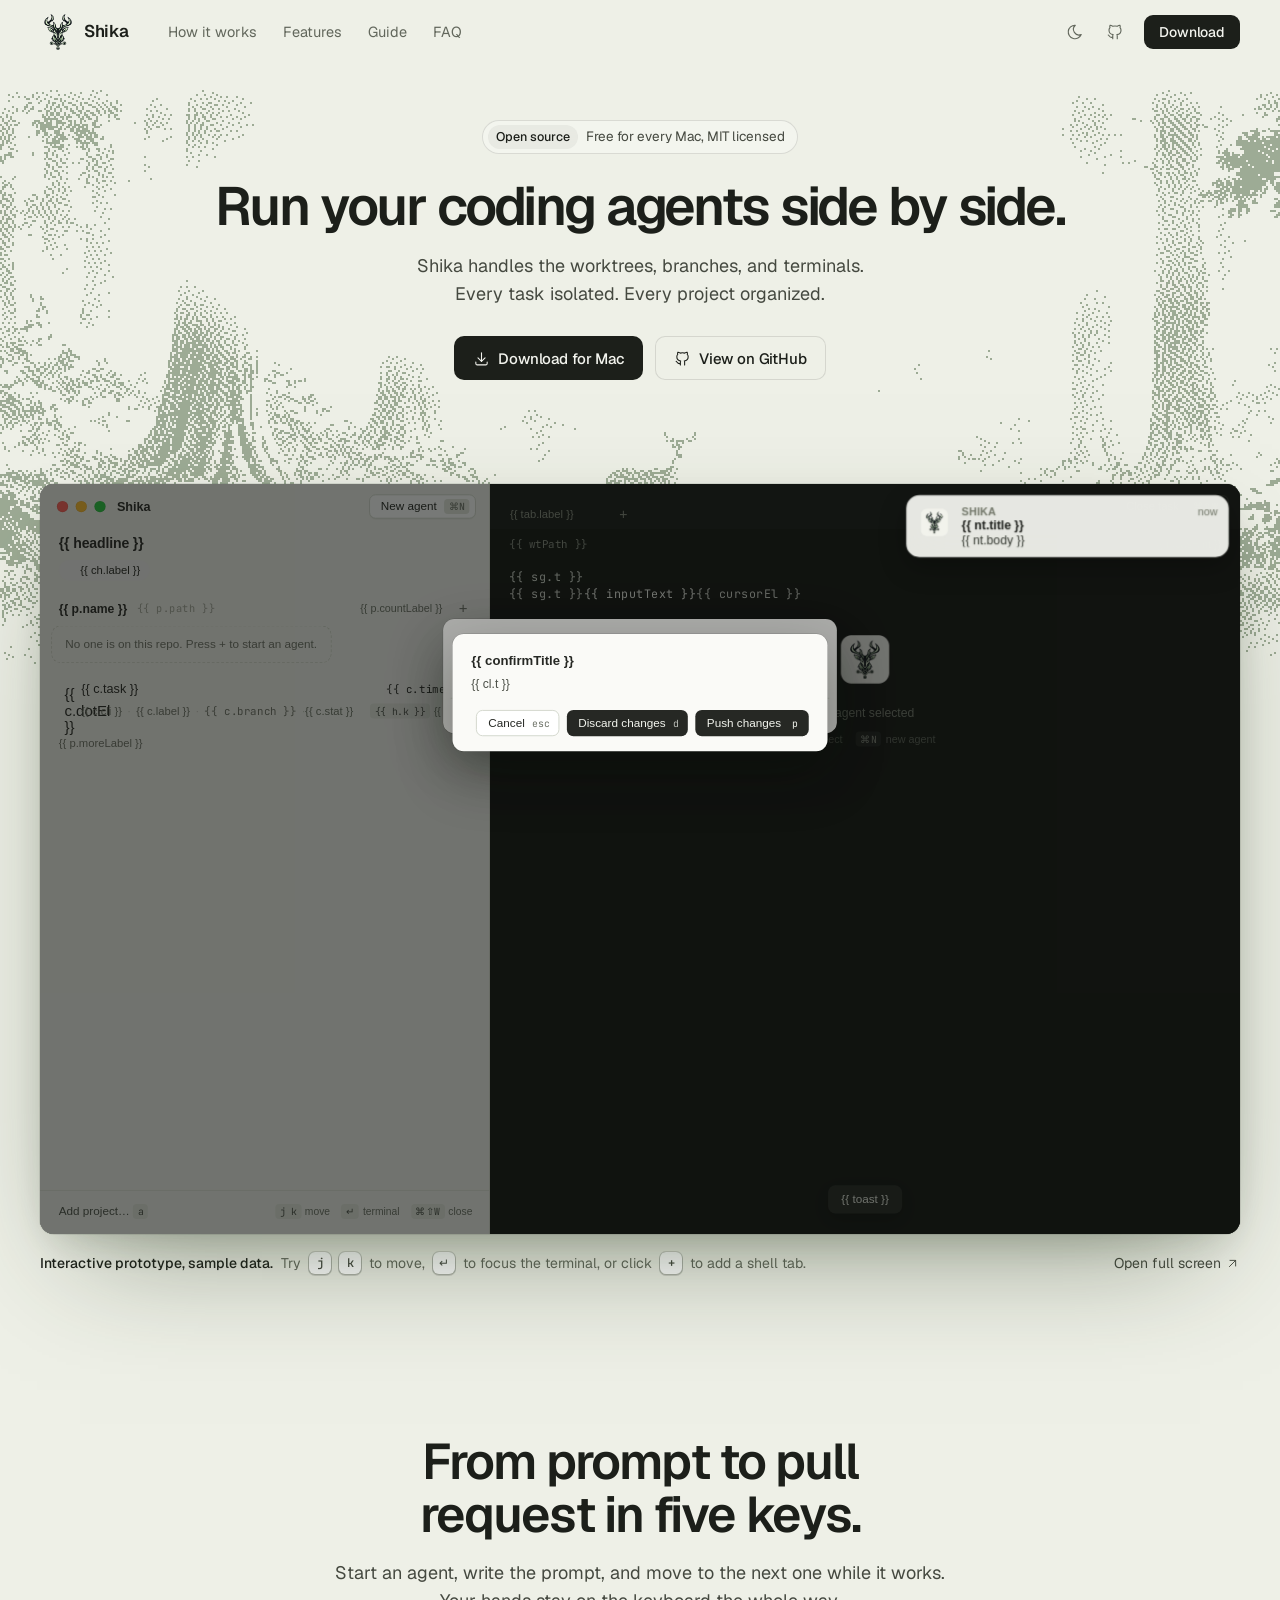
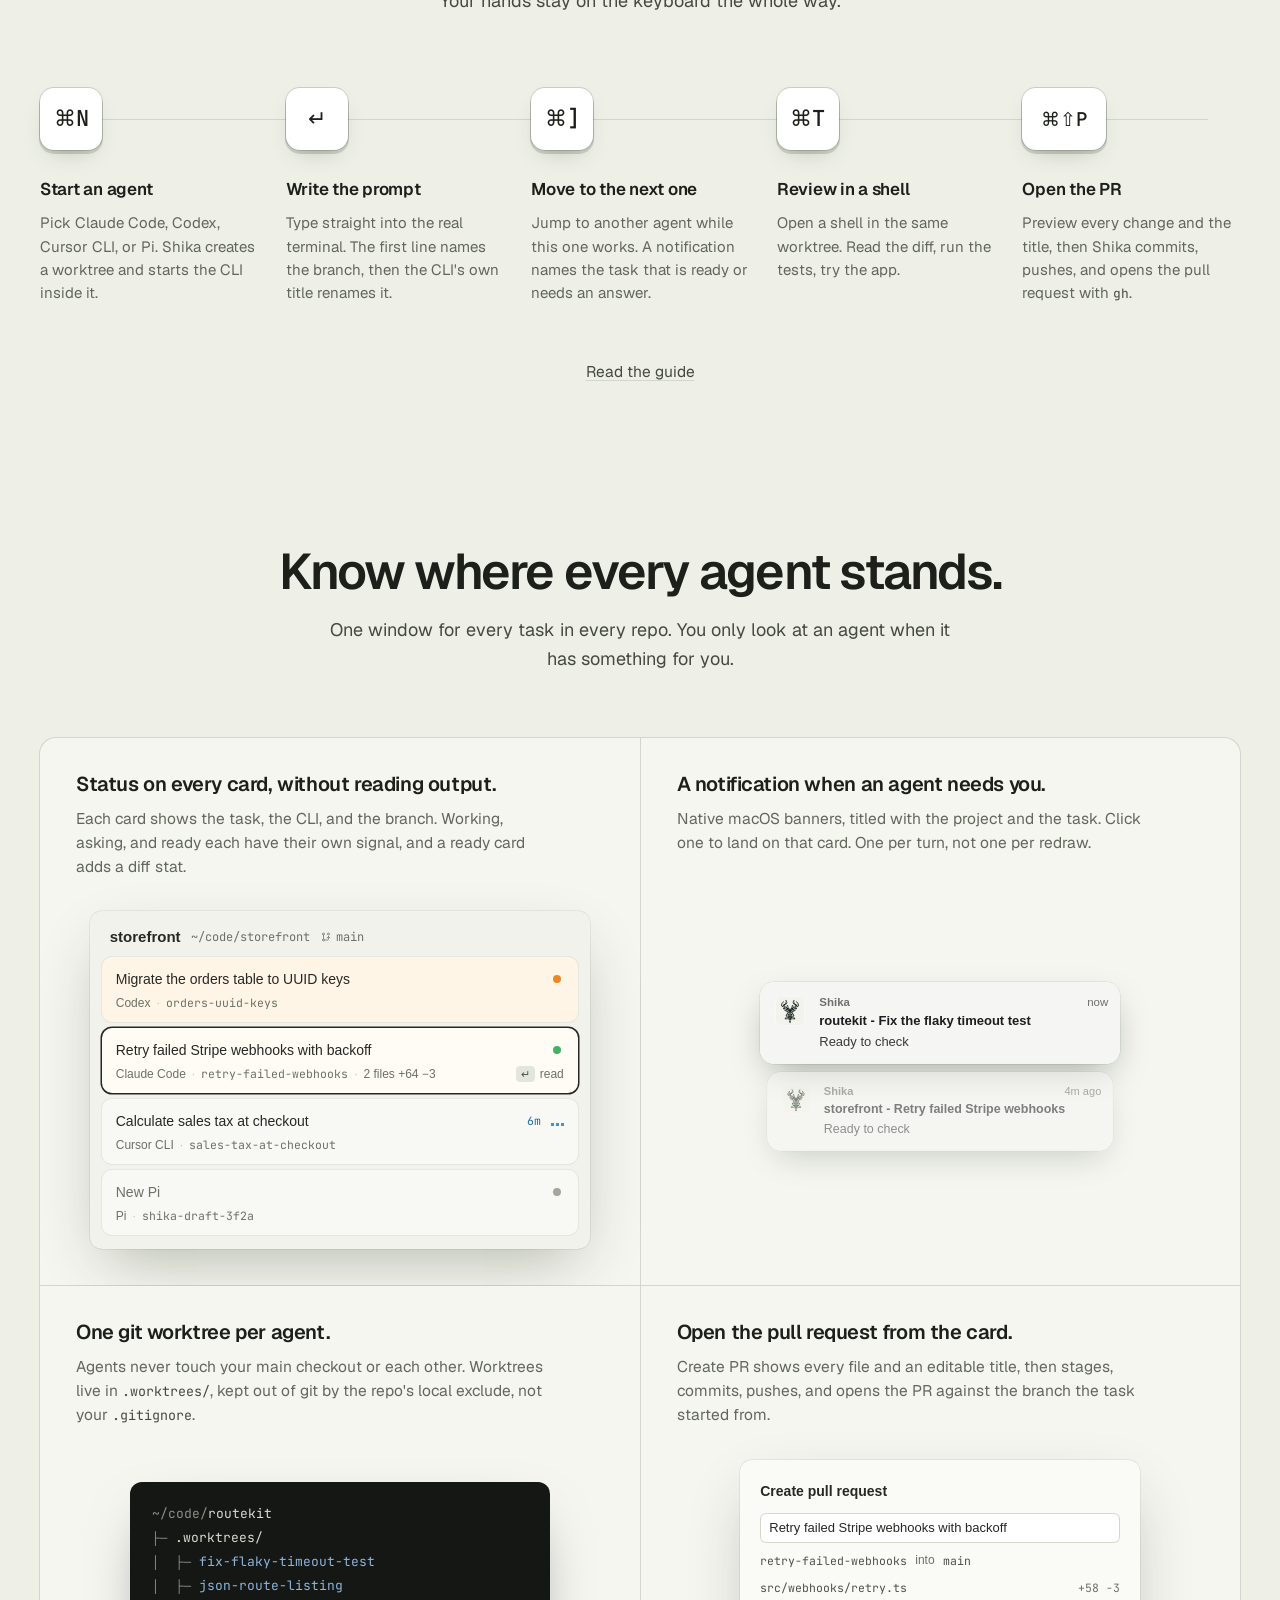
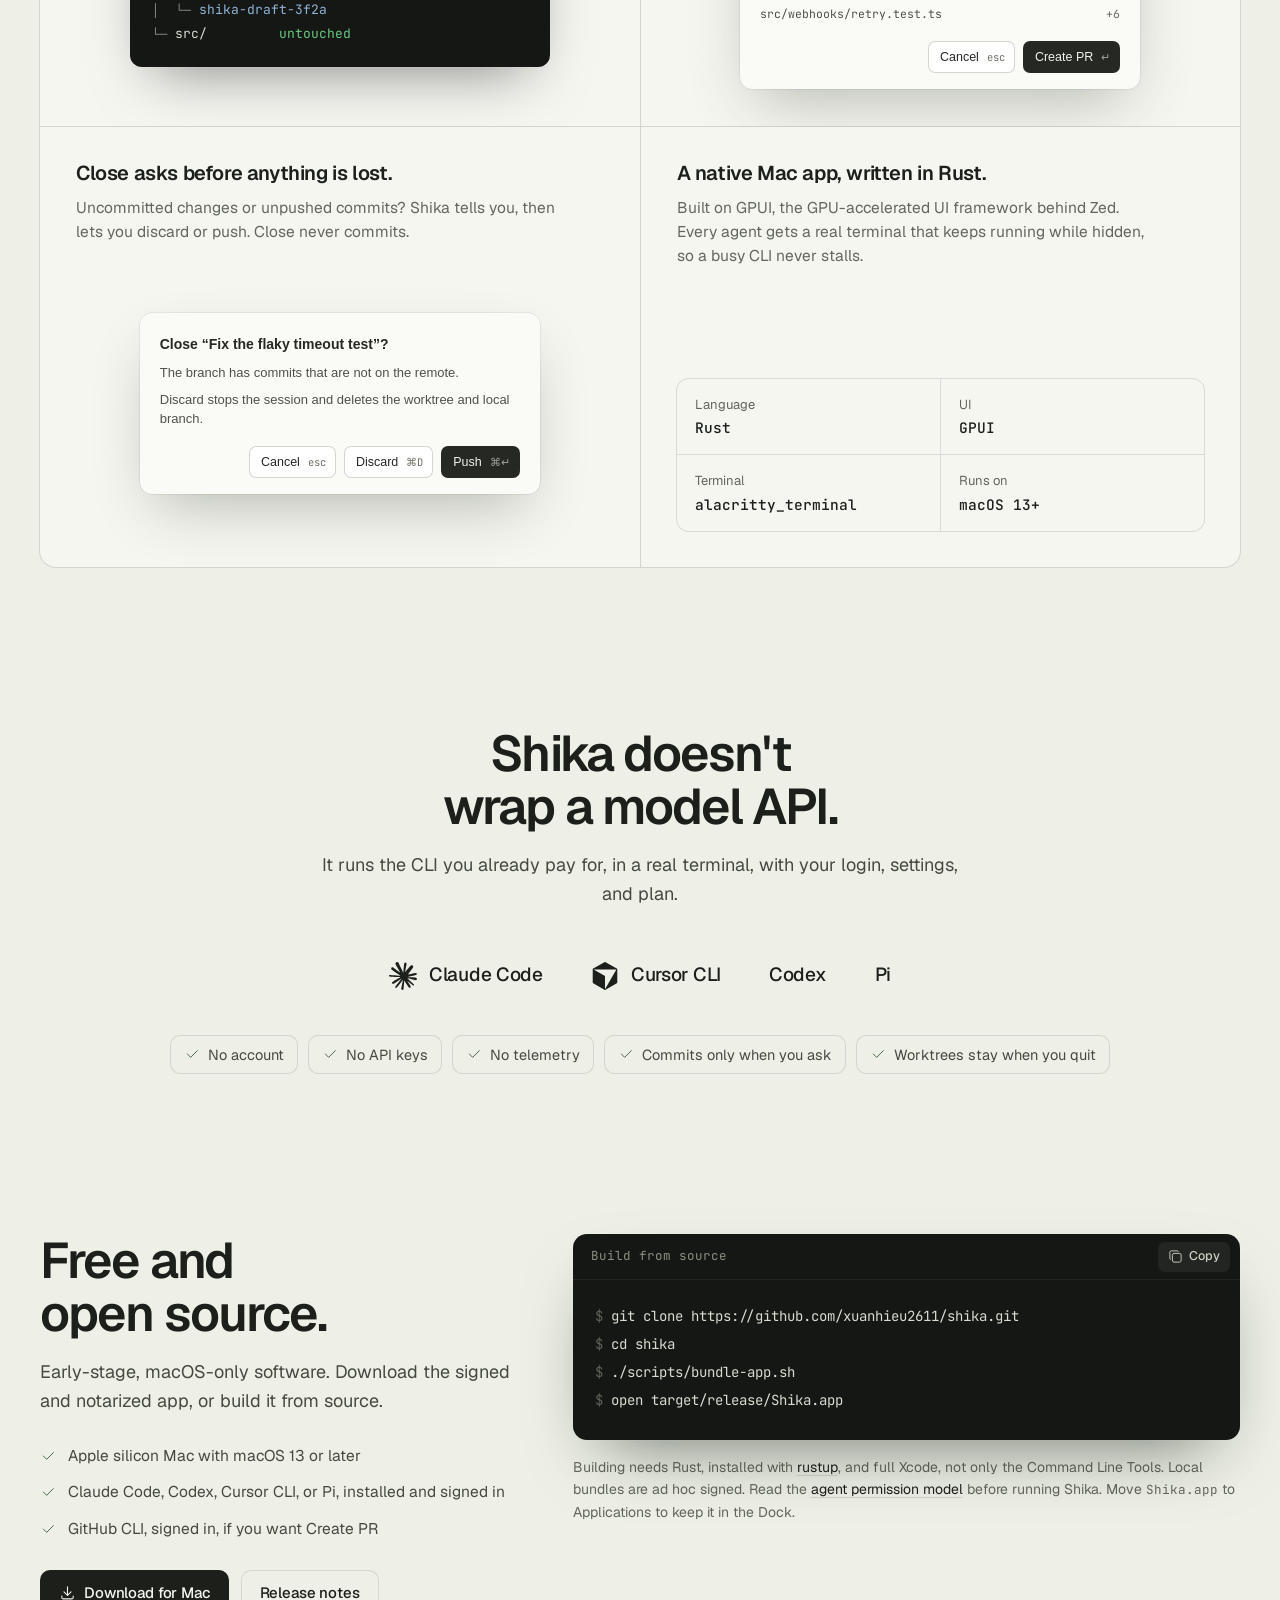
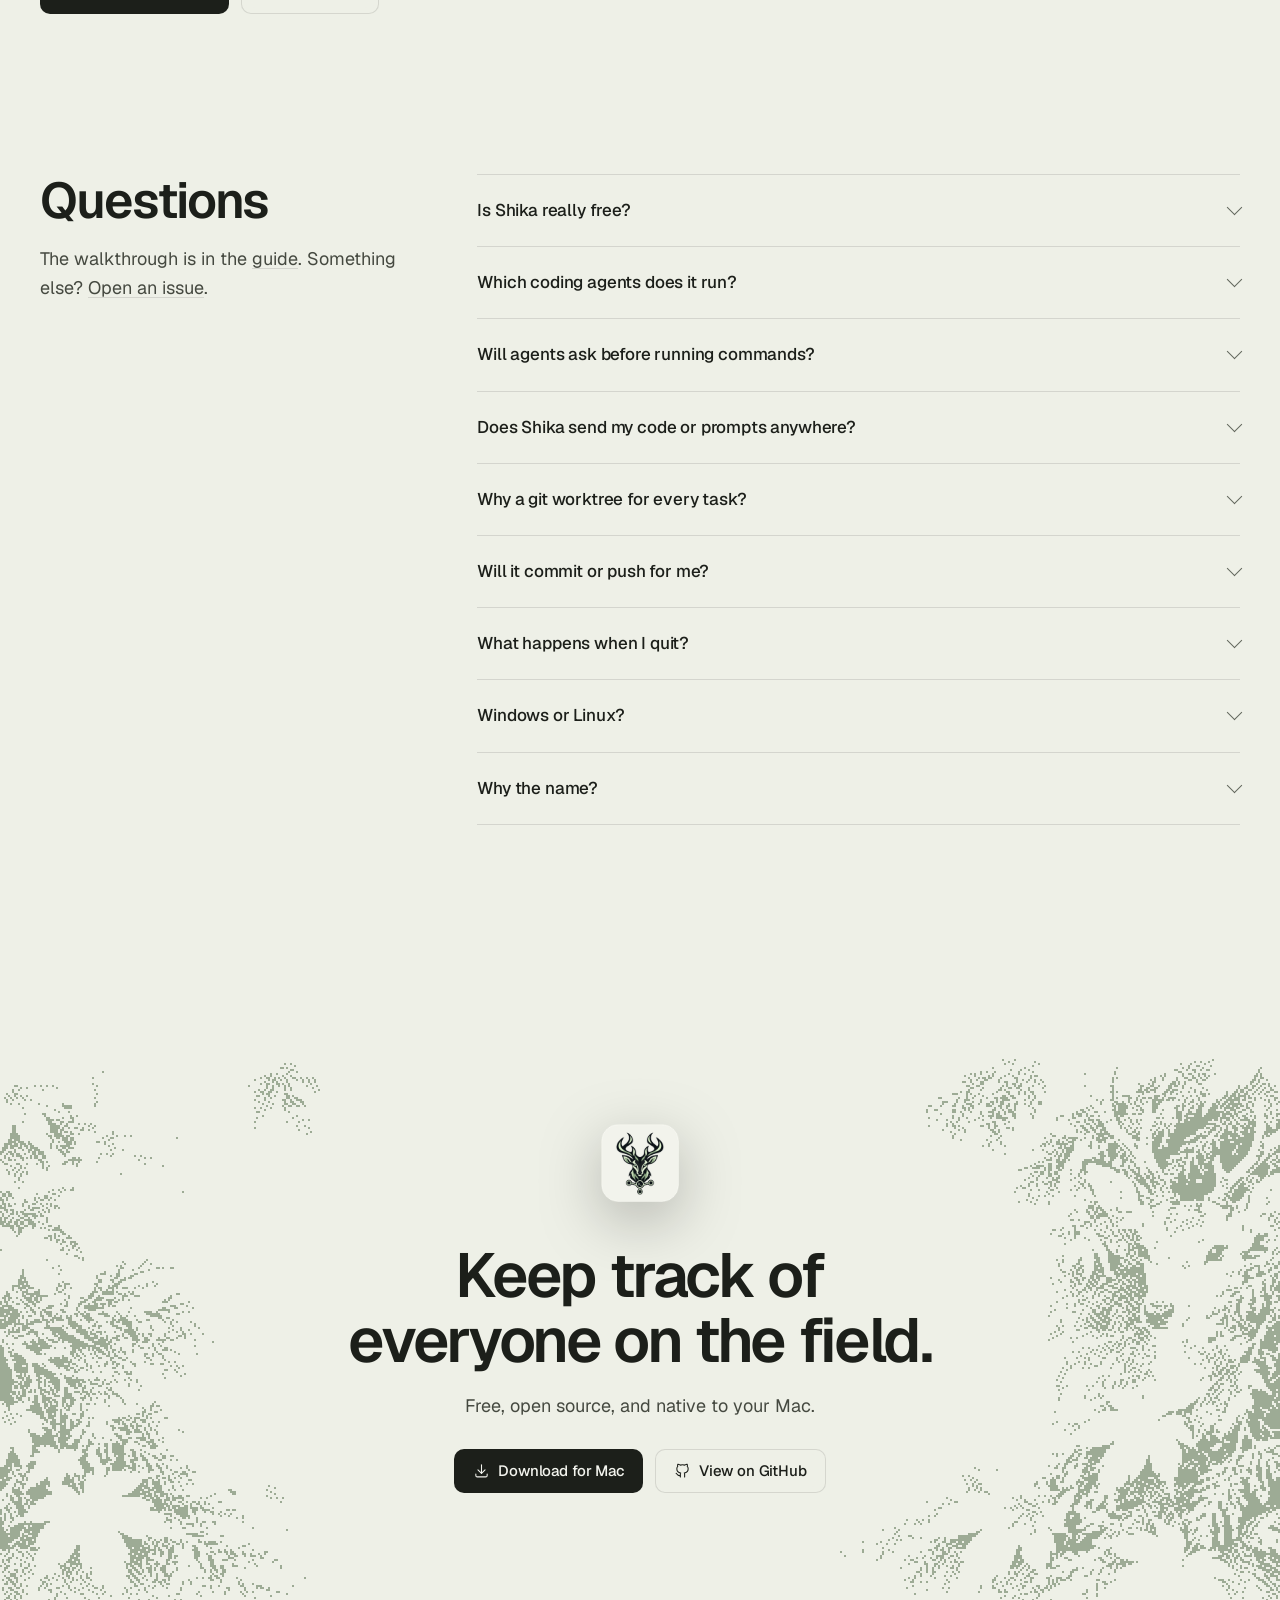
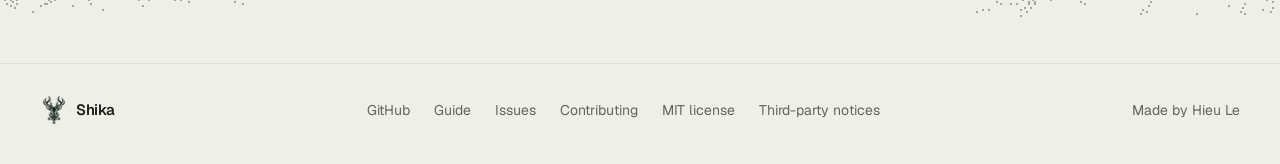
==== commit 0775998a: "Document the keyboard safety rules" ====
--- a/site/index.html
+++ b/site/index.html
@@ -4,14 +4,14 @@
 <meta charset="utf-8">
 <meta name="viewport" content="width=device-width, initial-scale=1">
 <title>Shika - Run coding agents in parallel on your Mac</title>
-<meta name="description" content="Shika is a free, open source Mac app for running Claude Code, Codex, Cursor CLI, Pi, and Kiro CLI side by side. Every task gets its own git worktree and terminal, automatically.">
+<meta name="description" content="Shika is a free, open source Mac app for running Claude Code, Codex, Cursor CLI, and Pi side by side. Every task gets its own git worktree and terminal, automatically.">
 <meta name="theme-color" content="#eef0e7" media="(prefers-color-scheme: light)">
 <meta name="theme-color" content="#121511" media="(prefers-color-scheme: dark)">
 <link rel="canonical" href="https://useshika.com/">
 <meta property="og:type" content="website">
 <meta property="og:site_name" content="Shika">
 <meta property="og:title" content="Shika - Run your coding agents side by side.">
-<meta property="og:description" content="A free, open source Mac app for running Claude Code, Codex, Cursor CLI, Pi, and Kiro CLI side by side, each in its own git worktree.">
+<meta property="og:description" content="A free, open source Mac app for running Claude Code, Codex, Cursor CLI, and Pi side by side, each in its own git worktree.">
 <meta property="og:url" content="https://useshika.com/">
 <meta property="og:image" content="https://useshika.com/img/og.png">
 <meta property="og:image:width" content="2800">
@@ -20,7 +20,7 @@
 <meta name="twitter:image:alt" content="Native Shika app with sample projects and simulated CLI output.">
 <meta name="twitter:card" content="summary_large_image">
 <meta name="twitter:title" content="Shika - Run your coding agents side by side.">
-<meta name="twitter:description" content="A free, open source Mac app for running Claude Code, Codex, Cursor CLI, Pi, and Kiro CLI side by side, each in its own git worktree.">
+<meta name="twitter:description" content="A free, open source Mac app for running Claude Code, Codex, Cursor CLI, and Pi side by side, each in its own git worktree.">
 <meta name="twitter:image" content="https://useshika.com/img/og.png">
 <link rel="icon" type="image/png" sizes="32x32" href="img/favicon-32.png">
 <link rel="icon" type="image/png" sizes="64x64" href="img/favicon-64.png">
@@ -109,7 +109,7 @@
         <li class="reveal" style="--i:0">
           <span class="key" aria-label="Command N">⌘N</span>
           <h3>Start an agent</h3>
-          <p>Pick Claude Code, Codex, Cursor CLI, Pi, or Kiro CLI. Shika creates a worktree and starts the CLI inside it.</p>
+          <p>Pick Claude Code, Codex, Cursor CLI, or Pi. Shika creates a worktree and starts the CLI inside it.</p>
         </li>
         <li class="reveal" style="--i:1">
           <span class="key" aria-label="Enter key">↵</span>
@@ -245,8 +245,8 @@
               <span class="text">Discard stops the session and deletes the worktree and local branch.</span>
               <div class="buttons">
                 <span class="m-btn">Cancel<span>esc</span></span>
-                <span class="m-btn">Discard<span>d</span></span>
-                <span class="m-btn primary">Push<span>p</span></span>
+                <span class="m-btn">Discard<span>⌘D</span></span>
+                <span class="m-btn primary">Push<span>⌘↵</span></span>
               </div>
             </div>
           </div>
@@ -297,7 +297,7 @@
         <p class="section-lede">Early-stage, macOS-only software. Download the signed and notarized app, or build it from source.</p>
         <ul class="reqs">
           <li><svg class="icon"><use href="#i-check"/></svg>Apple silicon Mac with macOS 13 or later</li>
-          <li><svg class="icon"><use href="#i-check"/></svg>Claude Code, Codex, Cursor CLI, Pi, or Kiro CLI, installed and signed in</li>
+          <li><svg class="icon"><use href="#i-check"/></svg>Claude Code, Codex, Cursor CLI, or Pi, installed and signed in</li>
           <li><svg class="icon"><use href="#i-check"/></svg>GitHub CLI, signed in, if you want Create PR</li>
         </ul>
         <div class="cta-row">
@@ -331,11 +331,11 @@
         </details>
         <details>
           <summary>Which coding agents does it run?</summary>
-          <p>Claude Code, Codex, Cursor CLI, Pi, and Kiro CLI. Shika starts the binary you already have, so your login, settings and plan come with it. Kiro uses <code>kiro-cli chat --trust-all-tools</code> from <a href="https://kiro.dev/docs/reference/cli-commands/#kiro-cli-chat">official docs</a> checked 2026-10-13, without a real binary or <code>--help</code> check. Folder trust and live behavior are unverified; Kiro keeps prompt-named branches, uses generic activity fallback without blocker detection, and has no usage collection.</p>
+          <p>Claude Code, Codex, Cursor CLI, and Pi. Shika starts the binary you already have, so your login, settings and plan come with it.</p>
         </details>
         <details>
           <summary>Will agents ask before running commands?</summary>
-          <p>Shika's presets use the CLIs' automatic approval modes. Claude Code, Codex, and Cursor CLI bypass permission prompts or sandboxing; Pi starts with <code>--approve</code>; Kiro requests tool trust with the documented, unverified <code>--trust-all-tools</code>. Agents can execute commands with your user account's access. A worktree separates Git edits but does not restrict access to files, credentials, or the network. Run agents only in projects you trust. Shika separately asks for approval before running configured worktree setup commands.</p>
+          <p>Shika's presets use the CLIs' automatic approval modes. Claude Code, Codex, and Cursor CLI bypass permission prompts or sandboxing; Pi starts with <code>--approve</code>. Agents can execute commands with your user account's access. A worktree separates Git edits but does not restrict access to files, credentials, or the network. Run agents only in projects you trust. Shika separately asks for approval before running configured worktree setup commands.</p>
         </details>
         <details>
           <summary>Does Shika send my code or prompts anywhere?</summary>
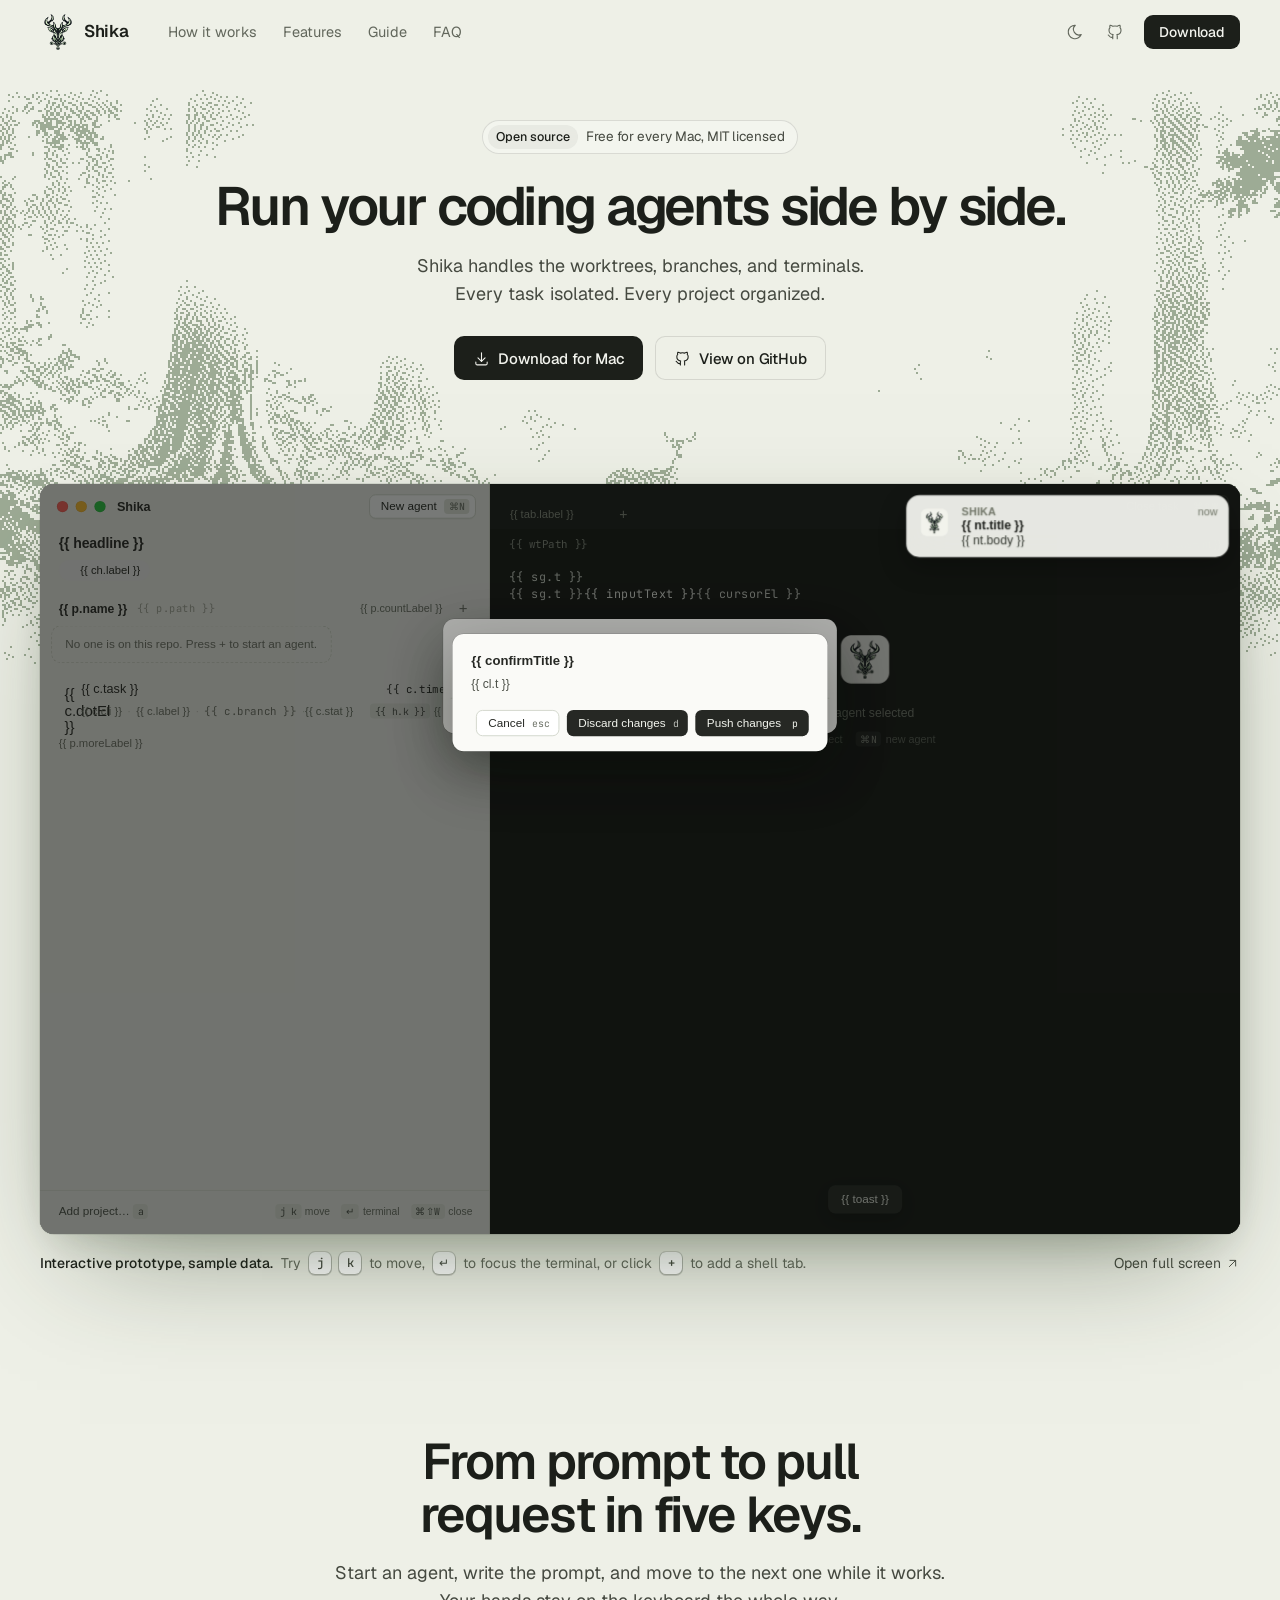
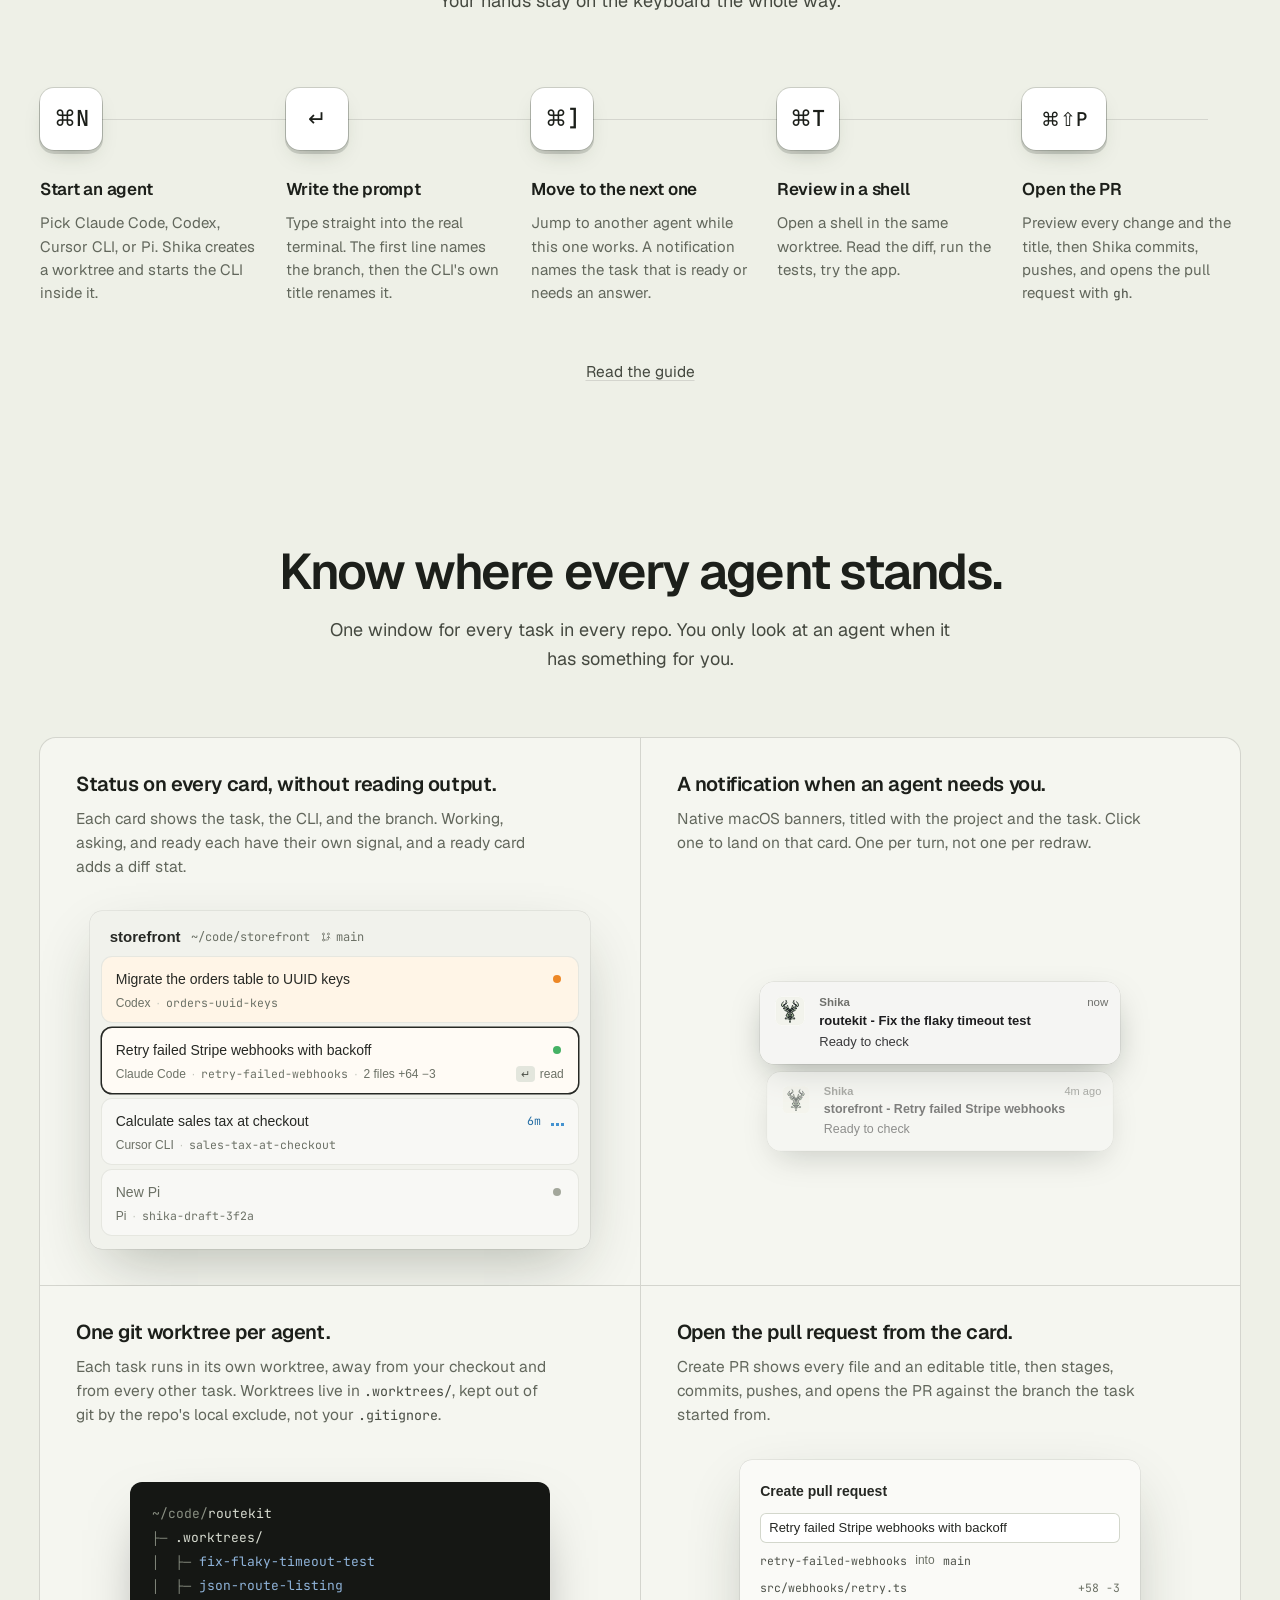
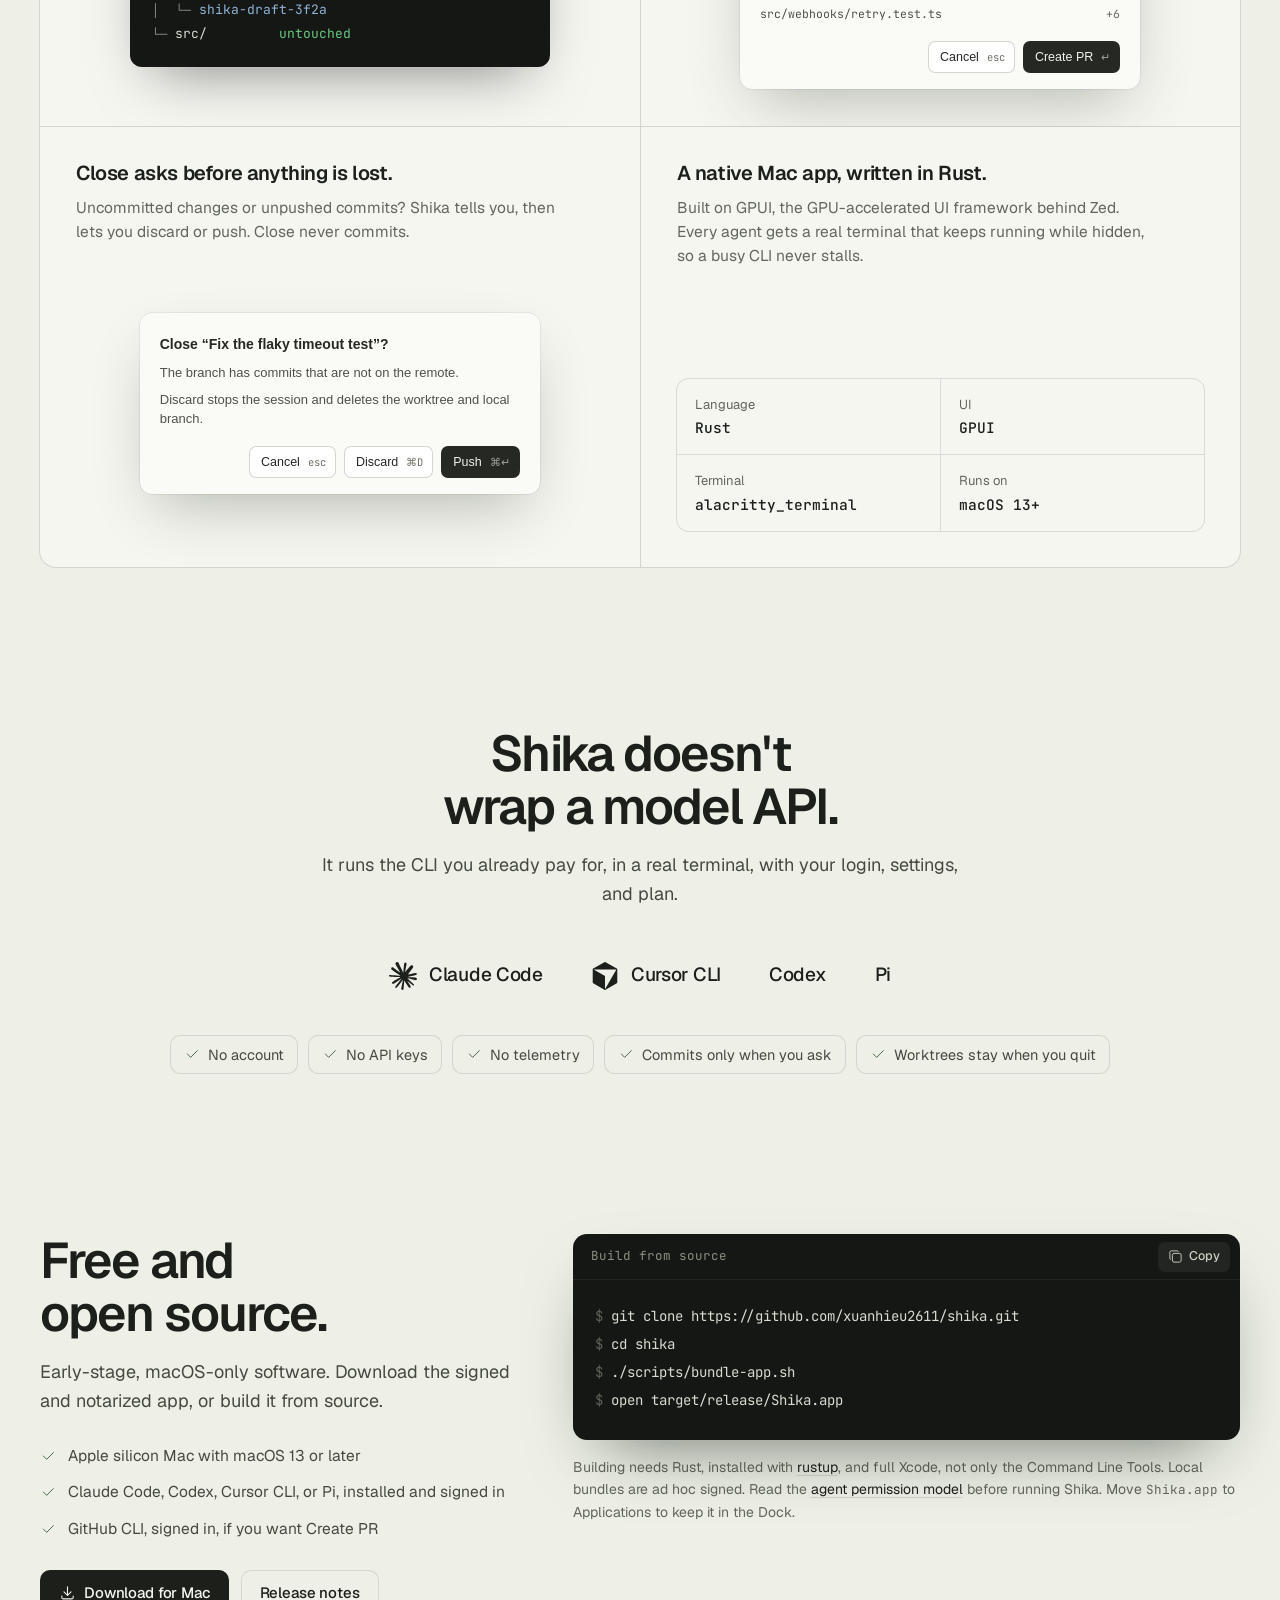
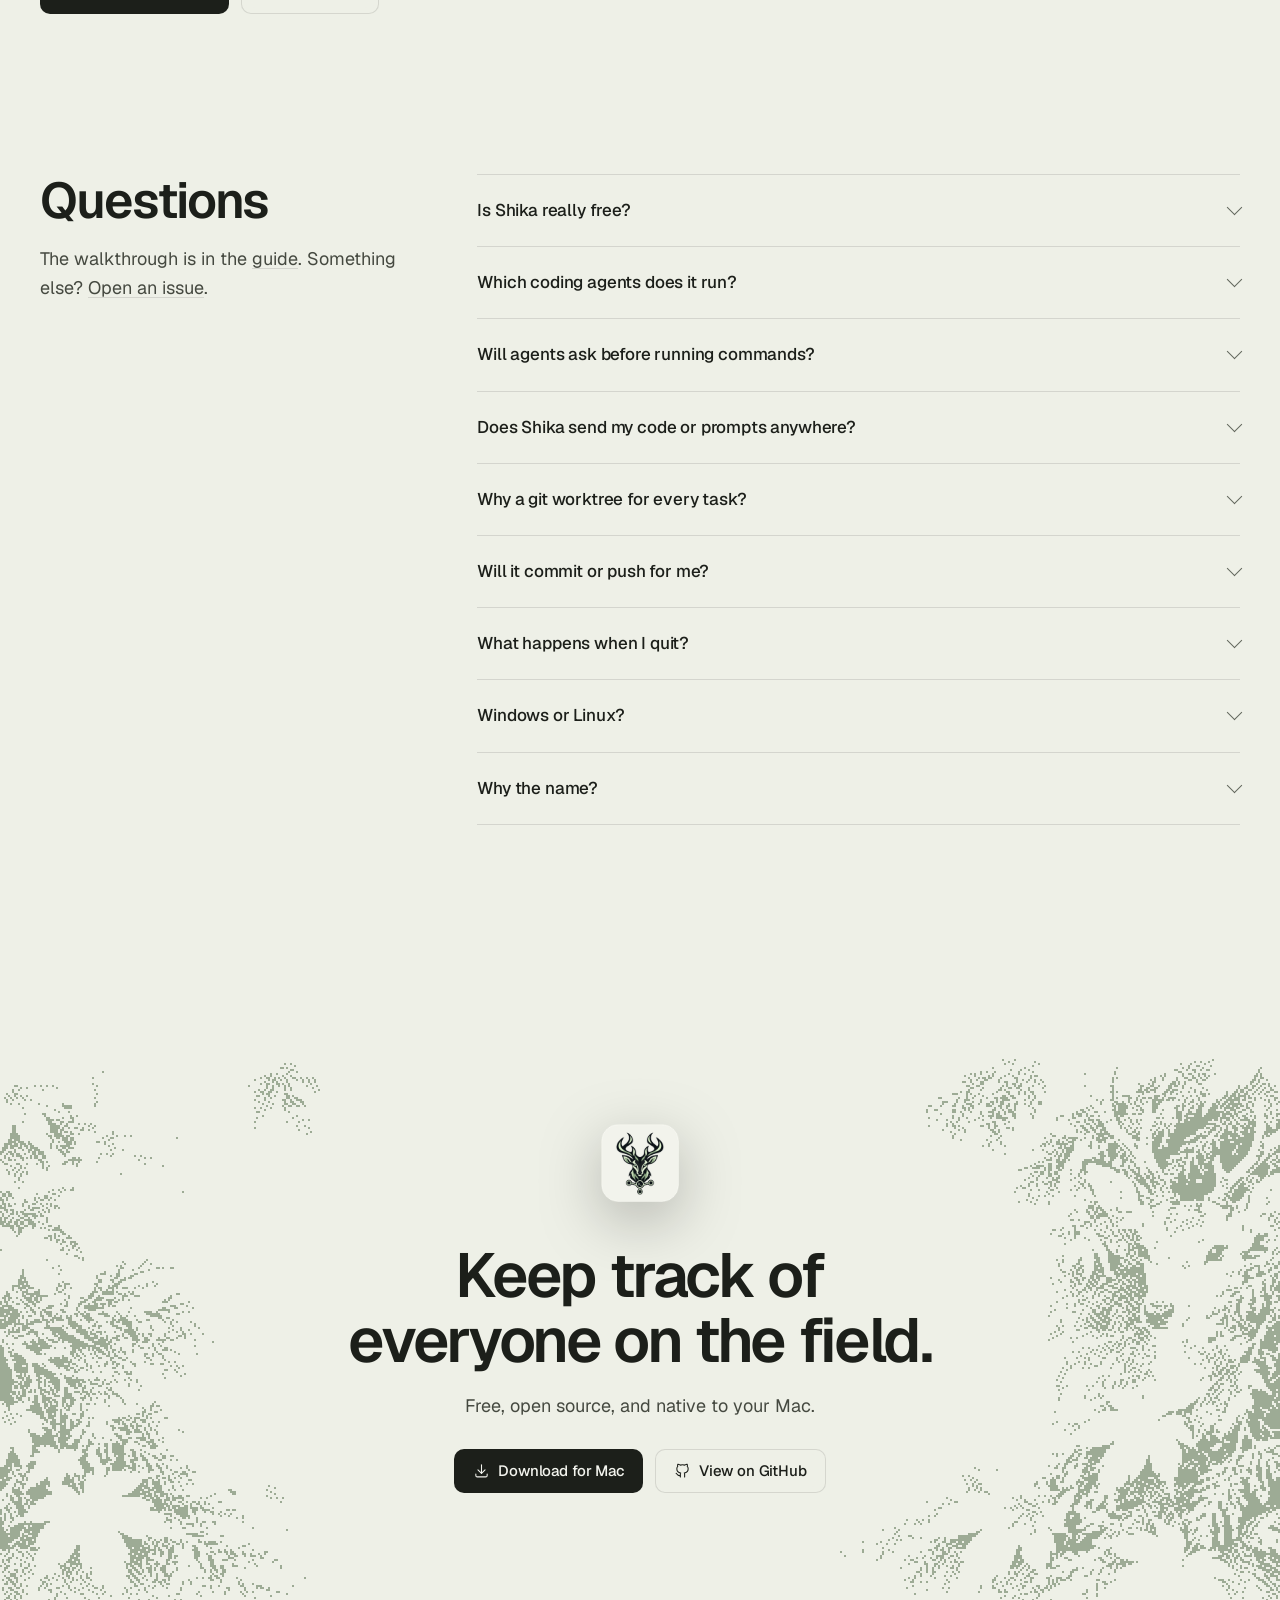
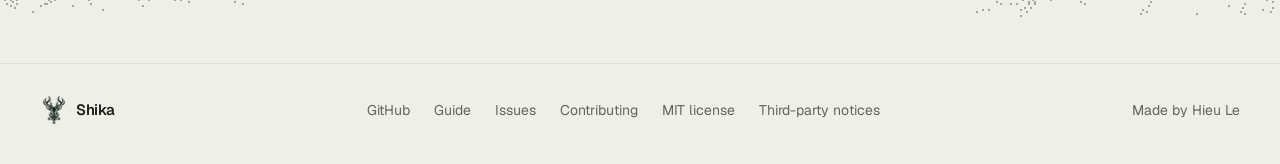
==== commit bc60059c: "Document checkout sessions and retire completed spec" ====
--- a/site/index.html
+++ b/site/index.html
@@ -201,7 +201,7 @@
         <article class="cell cell-tree">
           <div class="cell-copy">
             <h3>One git worktree per agent.</h3>
-            <p>Agents never touch your main checkout or each other. Worktrees live in <code>.worktrees/</code>, kept out of git by the repo's local exclude, not your <code>.gitignore</code>.</p>
+            <p>Each task runs in its own worktree, away from your checkout and from every other task. Worktrees live in <code>.worktrees/</code>, kept out of git by the repo's local exclude, not your <code>.gitignore</code>.</p>
           </div>
           <div class="cell-visual">
 <pre class="tree" aria-label="A repository with three agent worktrees"><span class="d">~/code/</span>routekit
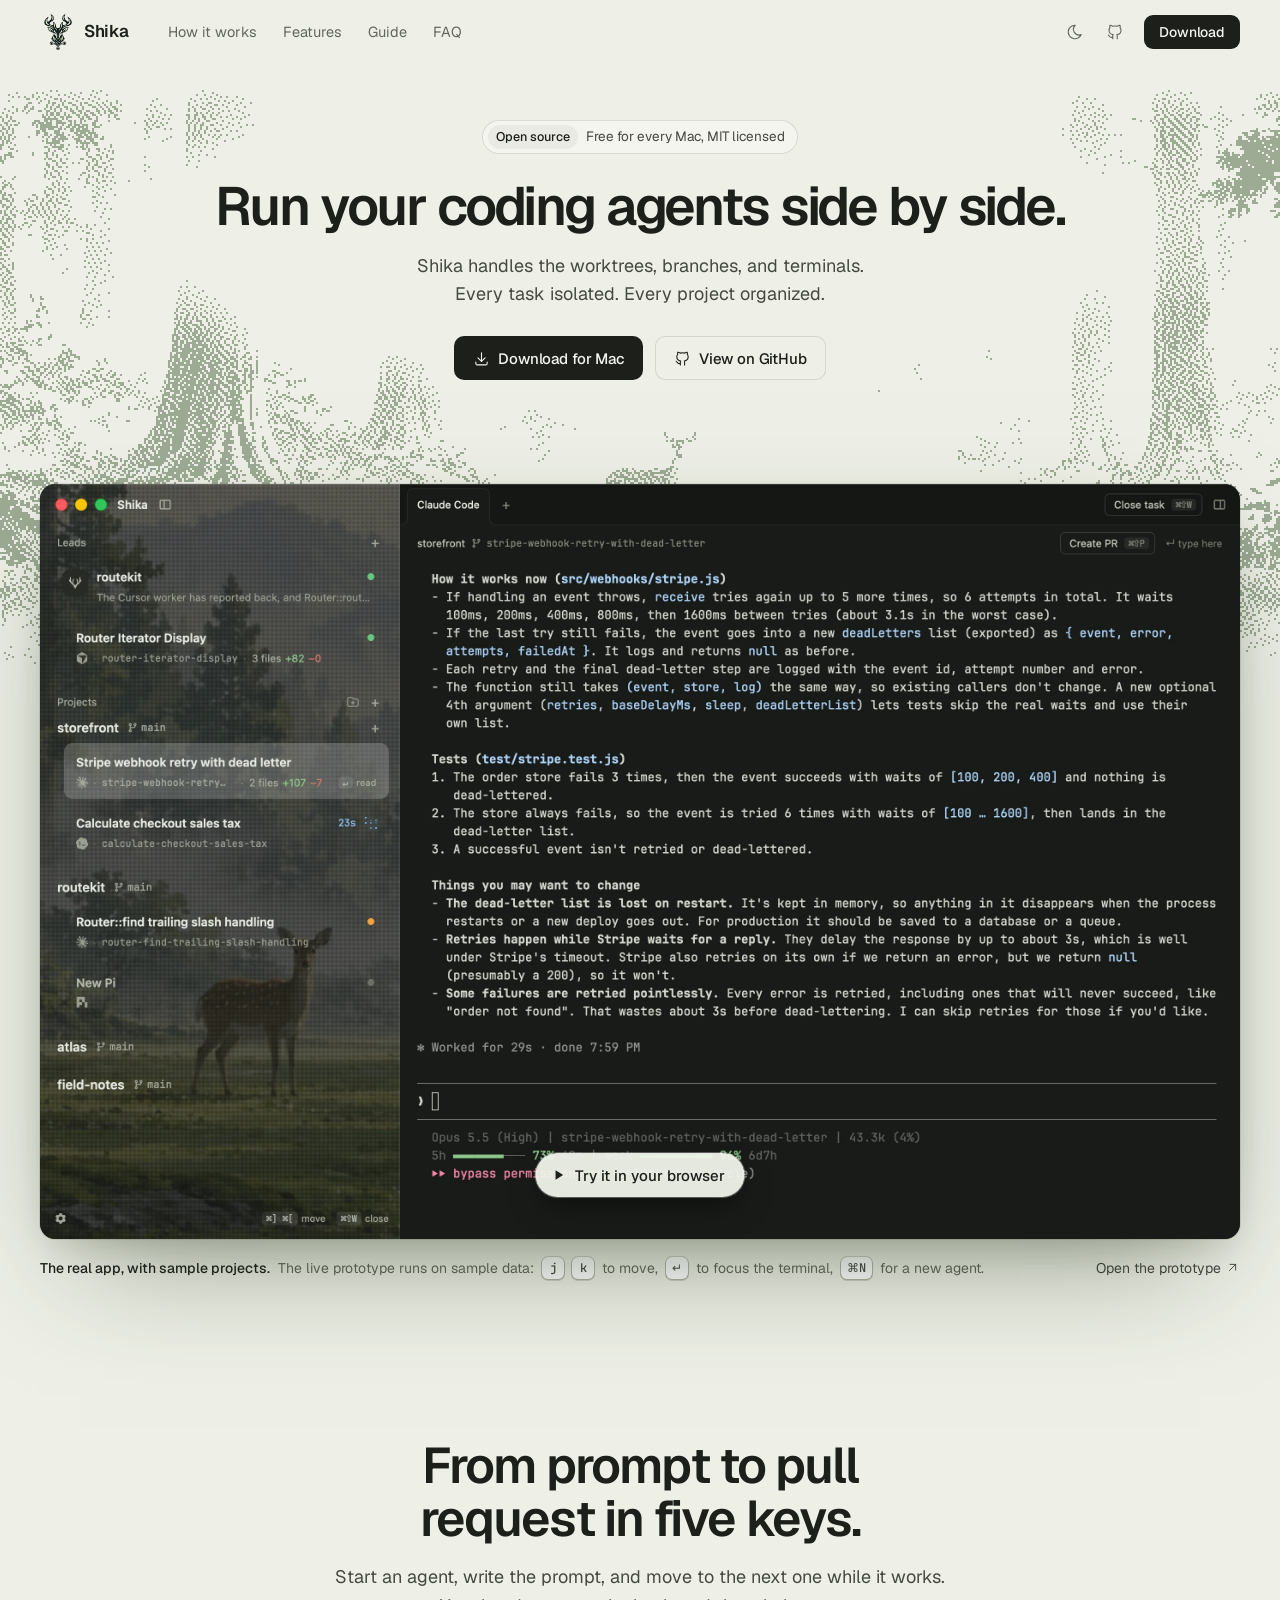
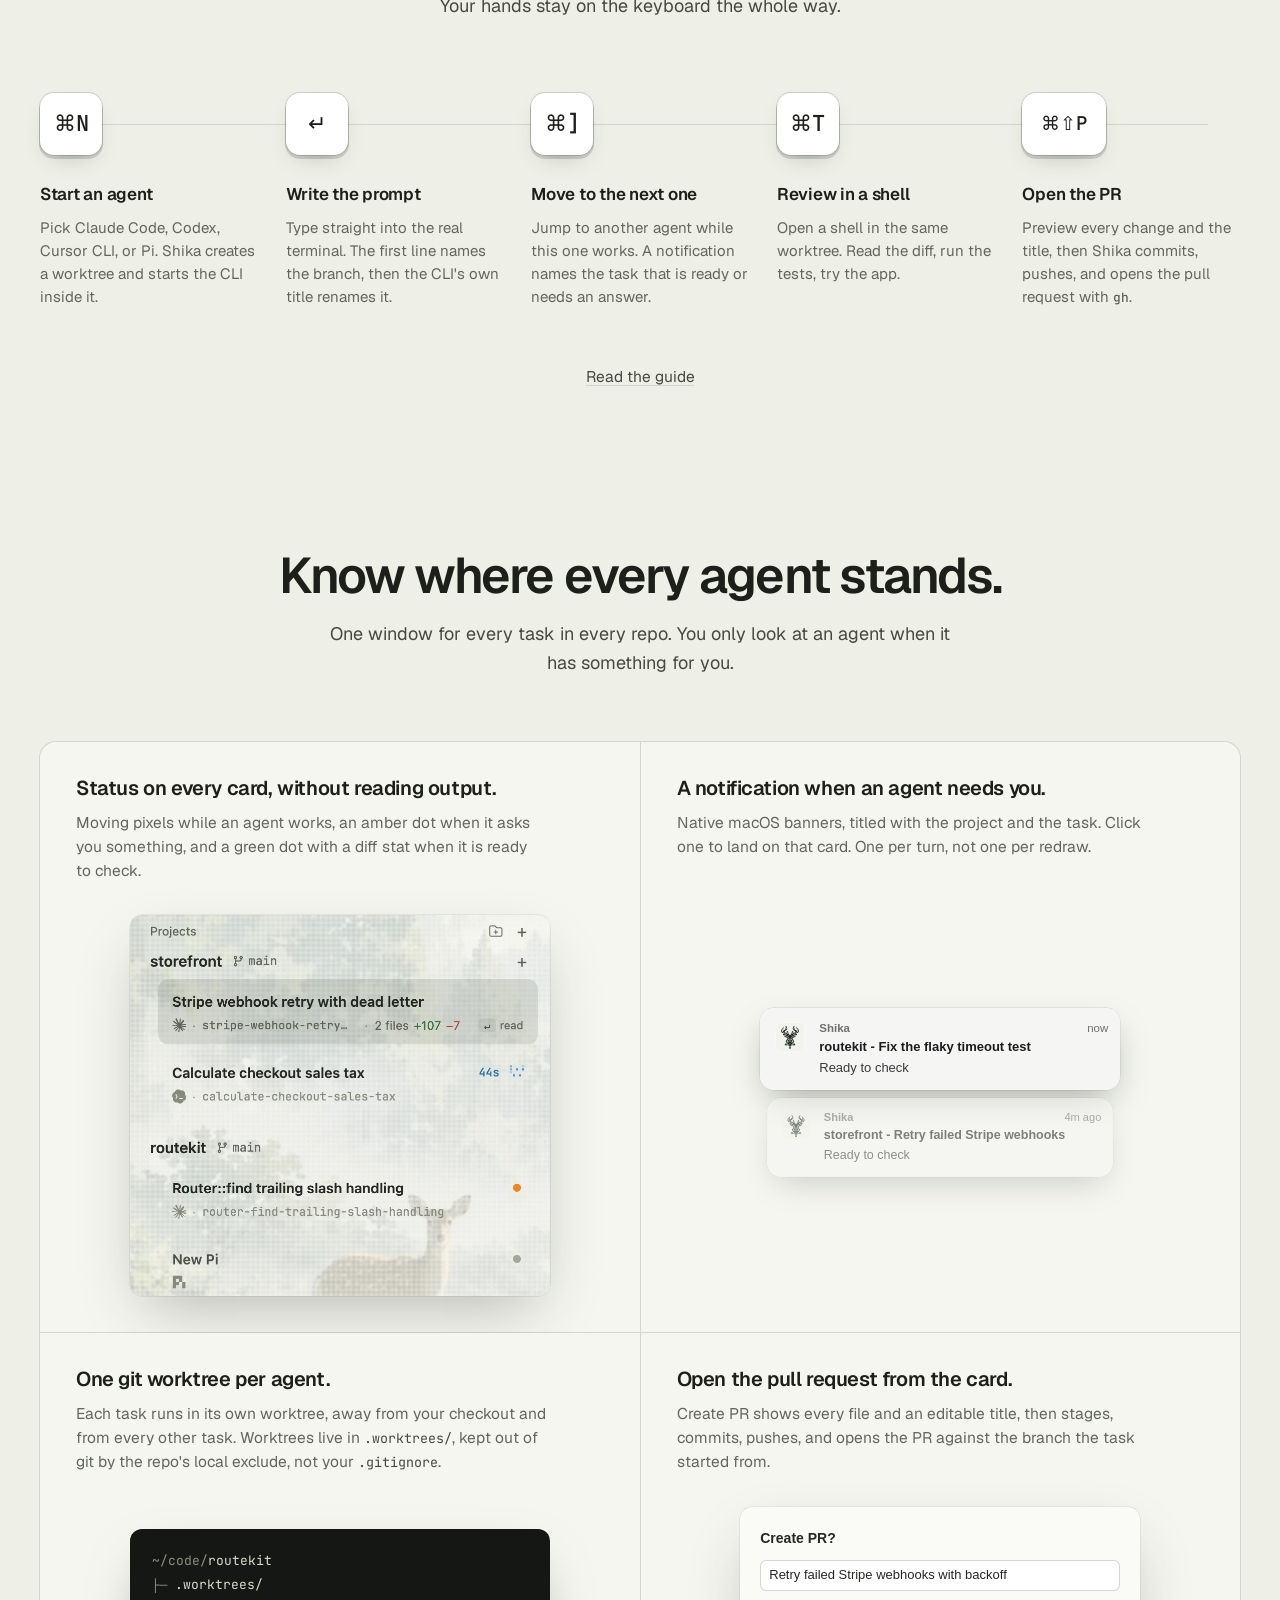
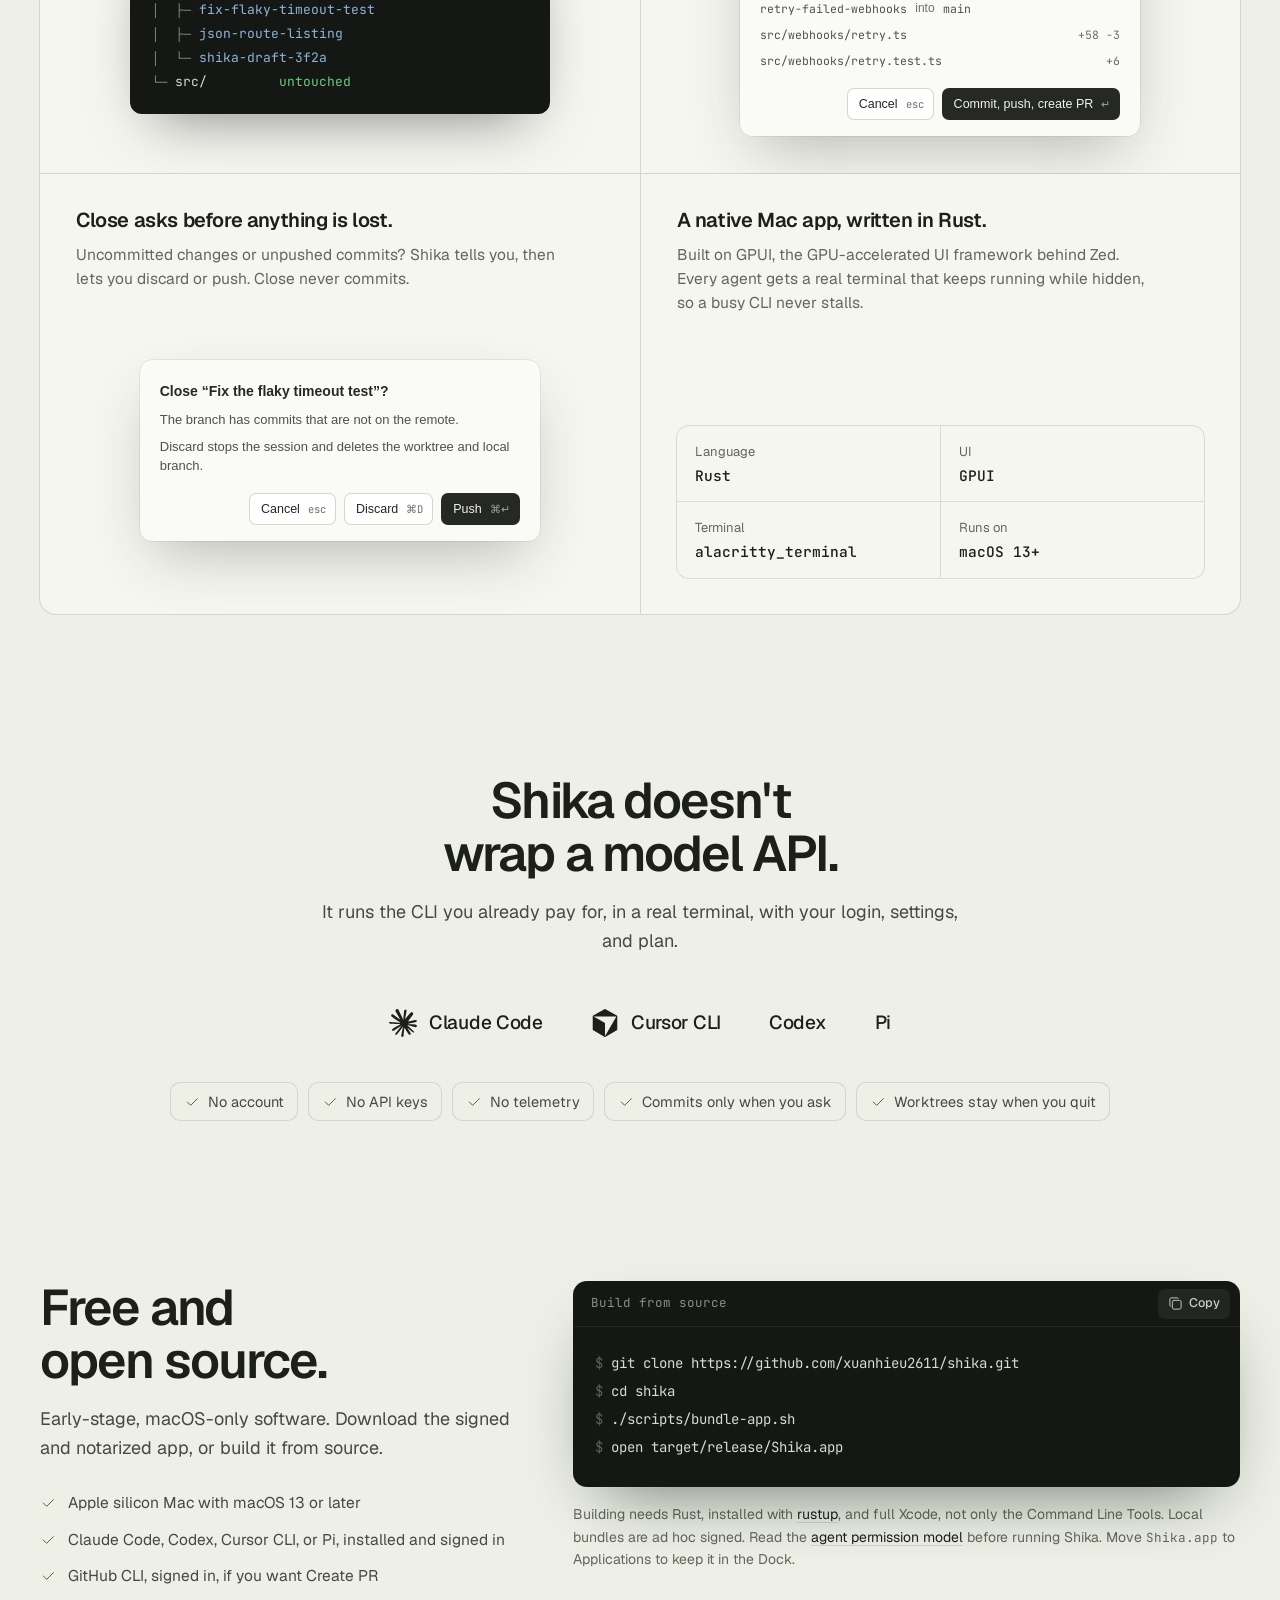
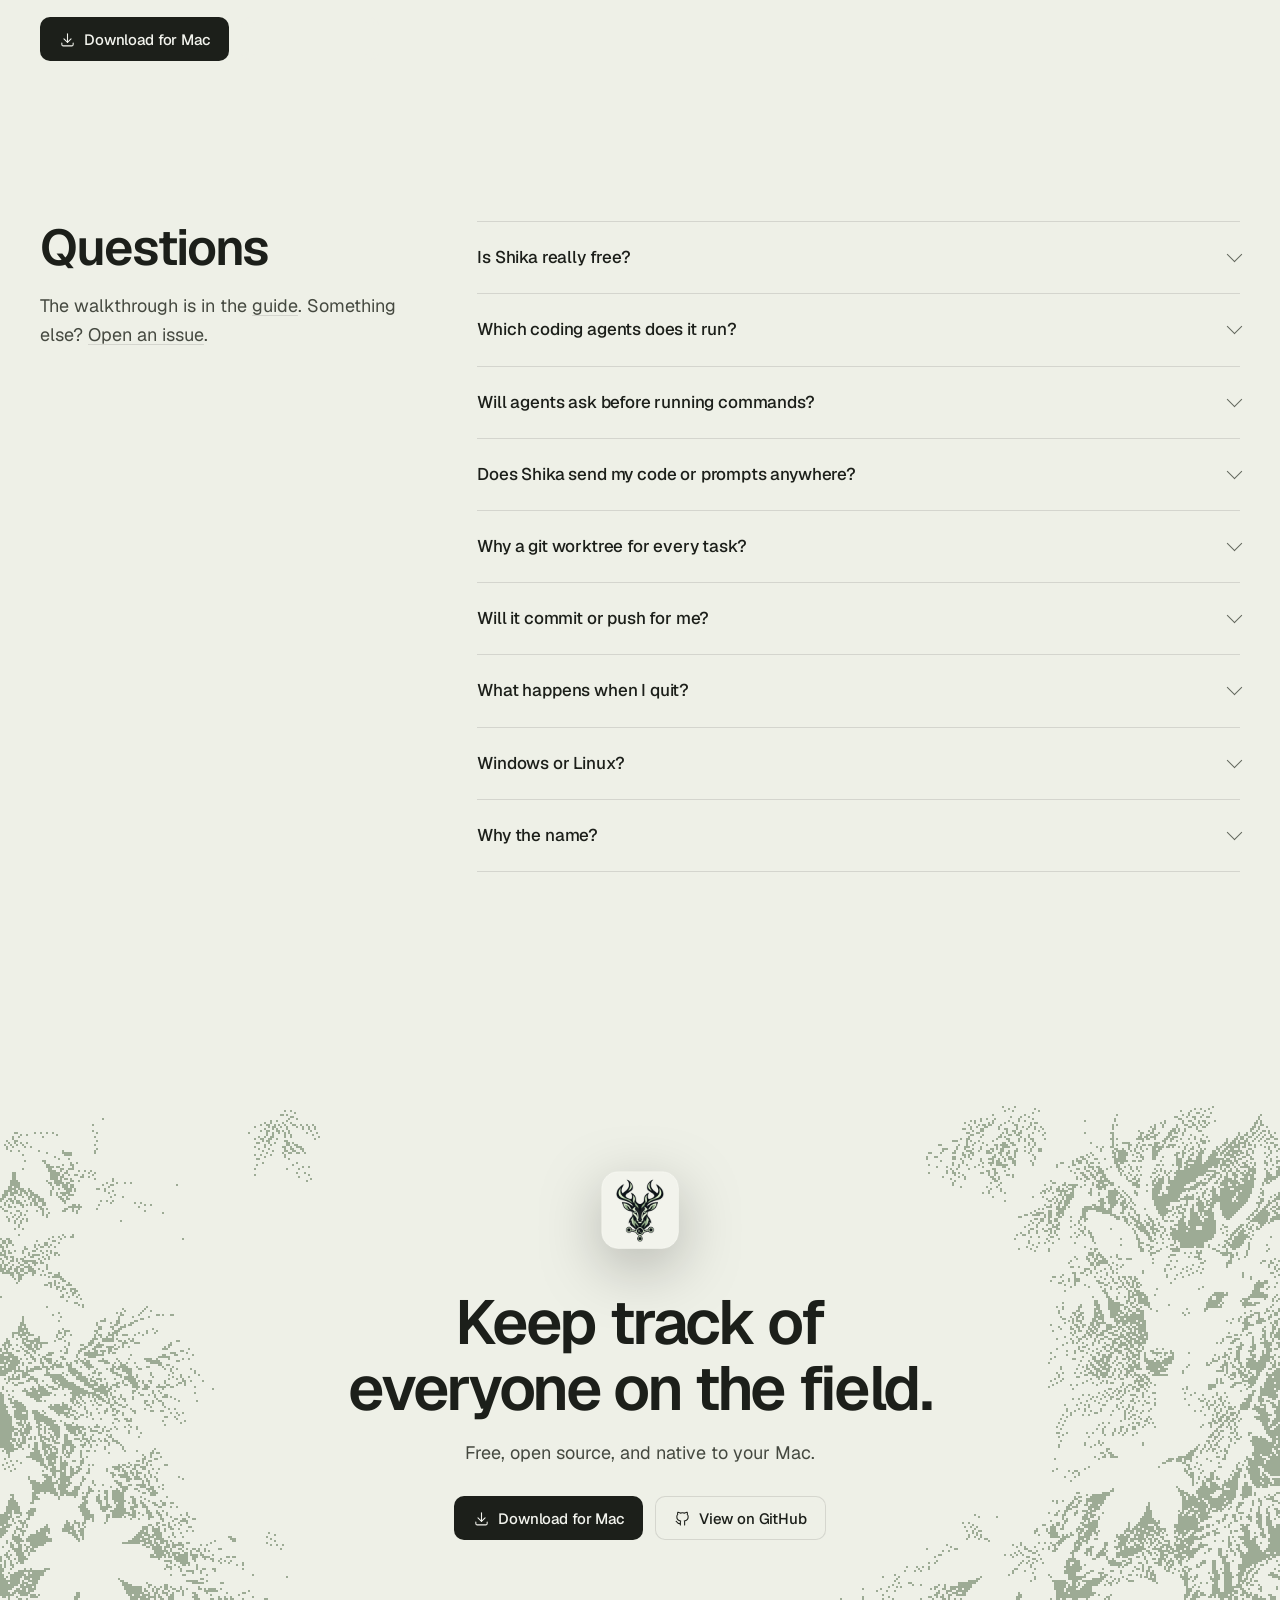
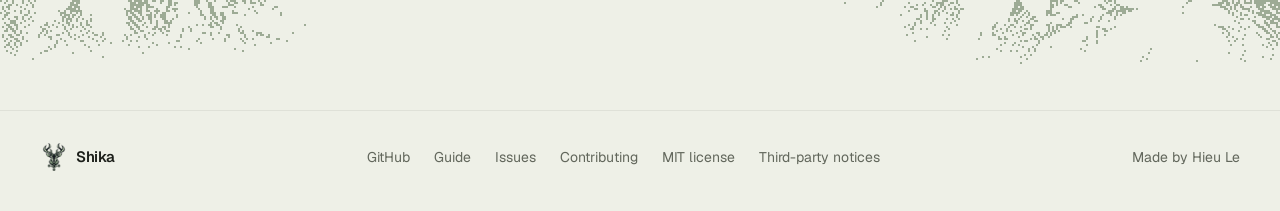
==== commit 6102bc72: "Show the current app on the website and README Every picture of Shika showed the old flat interface." ====
--- a/site/index.html
+++ b/site/index.html
@@ -13,20 +13,21 @@
 <meta property="og:title" content="Shika - Run your coding agents side by side.">
 <meta property="og:description" content="A free, open source Mac app for running Claude Code, Codex, Cursor CLI, and Pi side by side, each in its own git worktree.">
 <meta property="og:url" content="https://useshika.com/">
-<meta property="og:image" content="https://useshika.com/img/og.png">
-<meta property="og:image:width" content="2800">
-<meta property="og:image:height" content="1760">
-<meta property="og:image:alt" content="Native Shika app with three tasks across two sample projects and a task-owned shell tab. CLI output is simulated.">
-<meta name="twitter:image:alt" content="Native Shika app with sample projects and simulated CLI output.">
+<meta property="og:image" content="https://useshika.com/img/og.jpg">
+<meta property="og:image:width" content="2400">
+<meta property="og:image:height" content="1260">
+<meta property="og:image:alt" content="Shika on a forest backdrop: a Lead with one worker, four tasks across two sample projects, and a finished Claude Code session.">
+<meta name="twitter:image:alt" content="Shika running several coding agents across sample projects.">
 <meta name="twitter:card" content="summary_large_image">
 <meta name="twitter:title" content="Shika - Run your coding agents side by side.">
 <meta name="twitter:description" content="A free, open source Mac app for running Claude Code, Codex, Cursor CLI, and Pi side by side, each in its own git worktree.">
-<meta name="twitter:image" content="https://useshika.com/img/og.png">
+<meta name="twitter:image" content="https://useshika.com/img/og.jpg">
 <link rel="icon" type="image/png" sizes="32x32" href="img/favicon-32.png">
 <link rel="icon" type="image/png" sizes="64x64" href="img/favicon-64.png">
 <link rel="apple-touch-icon" href="img/apple-touch-icon.png">
 <link rel="preload" href="fonts/Geist-Variable.woff2" as="font" type="font/woff2" crossorigin>
 <link rel="preload" href="fonts/JetBrainsMono-Variable.woff2" as="font" type="font/woff2" crossorigin>
+<link rel="preload" href="img/shika-window.webp" as="image" type="image/webp" fetchpriority="high">
 <script>
   // Theme: a saved choice wins, otherwise the system appearance. Set before paint.
   // data-theme holds the saved choice; data-resolved-theme is what is showing.
@@ -51,6 +52,7 @@
   <symbol id="i-copy" viewBox="0 0 24 24"><path d="M7 7m0 2.667a2.667 2.667 0 0 1 2.667 -2.667h8.666a2.667 2.667 0 0 1 2.667 2.667v8.666a2.667 2.667 0 0 1 -2.667 2.667h-8.666a2.667 2.667 0 0 1 -2.667 -2.667z"/><path d="M4.012 16.737a2.005 2.005 0 0 1 -1.012 -1.737v-10c0 -1.1 .9 -2 2 -2h10c.75 0 1.158 .385 1.5 1"/></symbol>
   <symbol id="i-sun" viewBox="0 0 24 24"><path d="M12 12m-4 0a4 4 0 1 0 8 0a4 4 0 1 0 -8 0"/><path d="M3 12h1m8 -9v1m8 8h1m-9 8v1m-6.4 -15.4l.7 .7m12.1 -.7l-.7 .7m0 11.4l.7 .7m-12.1 -.7l-.7 .7"/></symbol>
   <symbol id="i-moon" viewBox="0 0 24 24"><path d="M12 3c.132 0 .263 0 .393 0a7.5 7.5 0 0 0 7.92 12.446a9 9 0 1 1 -8.313 -12.454z"/></symbol>
+  <symbol id="i-play" viewBox="0 0 24 24"><path d="M7 4v16l13 -8z"/></symbol>
   <symbol id="i-branch" viewBox="0 0 24 24"><path d="M7 18m-2 0a2 2 0 1 0 4 0a2 2 0 1 0 -4 0"/><path d="M7 6m-2 0a2 2 0 1 0 4 0a2 2 0 1 0 -4 0"/><path d="M17 6m-2 0a2 2 0 1 0 4 0a2 2 0 1 0 -4 0"/><path d="M7 8l0 8"/><path d="M9 18h6a2 2 0 0 0 2 -2v-5"/><path d="M14 14l3 -3l3 3"/></symbol>
 </svg>
 </head>
@@ -88,12 +90,13 @@
     <div class="wrap hero-demo">
       <div class="demo rise" style="--i:5" id="demo">
         <div class="demo-frame" id="demo-frame">
-          <iframe id="demo-iframe" data-src="demo/" title="Interactive Shika prototype with sample data. Click inside, then use j and k to move, Enter to focus the terminal, or Cmd+N for a new agent." tabindex="0"></iframe>
+          <img class="demo-shot" src="img/shika-window.webp" width="1400" height="880" fetchpriority="high" alt="Shika with a forest picture behind its glass. A routekit Lead and its worker sit above two projects: a finished Claude Code task with a diff stat, Codex working, Claude Code asking a question, and a new Pi waiting for its prompt. The terminal shows Claude Code's summary of the finished task.">
+          <button class="demo-play" id="demo-play" type="button"><svg class="icon"><use href="#i-play"/></svg>Try it in your browser</button>
         </div>
         <div class="demo-caption">
-          <p class="demo-keys"><strong>Interactive prototype, sample data.</strong> Try <kbd>j</kbd><kbd>k</kbd> to move, <kbd>↵</kbd> to focus the terminal, or click <kbd>+</kbd> to add a shell tab.</p>
-          <p class="demo-mobile-note"><strong>Prototype with sample data.</strong> Open it on a laptop to try the keyboard flow.</p>
-          <a href="demo/" target="_blank" rel="noopener">Open full screen<svg class="icon"><use href="#i-out"/></svg></a>
+          <p class="demo-keys" id="demo-keys"><strong>The real app, with sample projects.</strong> The live prototype runs on sample data: <kbd>j</kbd><kbd>k</kbd> to move, <kbd>↵</kbd> to focus the terminal, <kbd>⌘N</kbd> for a new agent.</p>
+          <p class="demo-mobile-note"><strong>The real app, with sample projects.</strong> Open the prototype on a laptop to try the keyboard flow.</p>
+          <a href="demo/" target="_blank" rel="noopener">Open the prototype<svg class="icon"><use href="#i-out"/></svg></a>
         </div>
       </div>
     </div>
@@ -146,27 +149,12 @@
         <article class="cell cell-cards">
           <div class="cell-copy">
             <h3>Status on every card, without reading output.</h3>
-            <p>Each card shows the task, the CLI, and the branch. Working, asking, and ready each have their own signal, and a ready card adds a diff stat.</p>
-          </div>
-          <div class="cell-visual">
-            <div class="m m-column" aria-hidden="true">
-              <div class="m-project"><b>storefront</b><span class="m-path">~/code/storefront</span><span class="m-base"><svg class="icon"><use href="#i-branch"/></svg>main</span></div>
-              <div class="m-card asking">
-                <div class="m-row1"><span class="m-task">Migrate the orders table to UUID keys</span><span class="m-sig"><span class="dot asking"></span></span></div>
-                <div class="m-row2"><span>Codex</span><span class="sep">·</span><span class="br">orders-uuid-keys</span></div>
-              </div>
-              <div class="m-card ready is-selected">
-                <div class="m-row1"><span class="m-task">Retry failed Stripe webhooks with backoff</span><span class="m-sig"><span class="dot ready"></span></span></div>
-                <div class="m-row2"><span>Claude Code</span><span class="sep">·</span><span class="br">retry-failed-webhooks</span><span class="sep">·</span><span class="m-stat">2 files +64 −3</span><span class="m-hint"><span class="m-kbd">↵</span>read</span></div>
-              </div>
-              <div class="m-card">
-                <div class="m-row1"><span class="m-task">Calculate sales tax at checkout</span><span class="m-time">6m</span><span class="m-sig"><span class="pixels"><i></i><i></i><i></i></span></span></div>
-                <div class="m-row2"><span>Cursor CLI</span><span class="sep">·</span><span class="br">sales-tax-at-checkout</span></div>
-              </div>
-              <div class="m-card">
-                <div class="m-row1"><span class="m-task is-new">New Pi</span><span class="m-sig"><span class="dot waiting"></span></span></div>
-                <div class="m-row2"><span>Pi</span><span class="sep">·</span><span class="br">shika-draft-3f2a</span></div>
-              </div>
+            <p>Moving pixels while an agent works, an amber dot when it asks you something, and a green dot with a diff stat when it is ready to check.</p>
+          </div>
+          <div class="cell-visual">
+            <div class="shot shot-cards">
+              <img class="on-dark" src="img/cards-dark.webp" width="419" height="380" loading="lazy" alt="Two projects in Shika&#39;s column: a ready Claude Code task with 2 files +107 −7, Codex working for 23 seconds, Claude Code asking a question, and a new Pi waiting for its prompt.">
+              <img class="on-light" src="img/cards-light.webp" width="419" height="380" loading="lazy" alt="Two projects in Shika&#39;s column: a ready Claude Code task with 2 files +107 −7, Codex working for 23 seconds, Claude Code asking a question, and a new Pi waiting for its prompt.">
             </div>
           </div>
         </article>
@@ -220,14 +208,14 @@
           </div>
           <div class="cell-visual">
             <div class="m m-dialog" aria-hidden="true">
-              <span class="title">Create pull request</span>
+              <span class="title">Create PR?</span>
               <span class="m-field">Retry failed Stripe webhooks with backoff</span>
               <span class="m-route"><span class="br">retry-failed-webhooks</span><span class="arrow">into</span><span class="br">main</span></span>
               <span class="m-files"><span>src/webhooks/retry.ts</span><span class="add">+58 −3</span></span>
               <span class="m-files"><span>src/webhooks/retry.test.ts</span><span class="add">+6</span></span>
               <div class="buttons">
                 <span class="m-btn">Cancel<span>esc</span></span>
-                <span class="m-btn primary">Create PR<span>↵</span></span>
+                <span class="m-btn primary">Commit, push, create PR<span>↵</span></span>
               </div>
             </div>
           </div>
--- a/site/styles.css
+++ b/site/styles.css
@@ -300,22 +300,37 @@
 .lede { margin: 18px 0 0; max-width: 34em; font-size: 18px; line-height: 1.55; color: var(--ink-2); text-wrap: balance; }
 .cta-row { display: flex; flex-wrap: wrap; justify-content: center; gap: 12px; margin-top: 28px; }
 
-/* Demo: the prototype window floats on the forest. */
+/* Demo: a native capture of the app floats on the forest. "Try it" swaps in
+   the browser prototype, which is the same 1400x880 window scaled to fit.
+   The radius is the capture's 18pt window corner, as a share of each side. */
 .demo { position: relative; }
 .demo-frame {
-  position: relative; width: 100%; aspect-ratio: 1280 / 800;
-  border-radius: 14px; overflow: hidden;
+  position: relative; width: 100%; aspect-ratio: 1400 / 880;
+  border-radius: 1.286% / 2.045%; overflow: hidden;
   box-shadow: var(--frame-shadow);
-  background: var(--frame-bg);
-}
-:root[data-resolved-theme="dark"] .demo-frame { background: var(--frame-bg) url("img/demo-poster.png") center / cover no-repeat; }
+  background: #181a17;
+}
+.demo-shot { position: absolute; inset: 0; width: 100%; height: 100%; display: block; }
 .demo-frame iframe {
   position: absolute; top: 0; left: 0;
-  width: 1280px; height: 800px; border: 0;
+  width: 1400px; height: 880px; border: 0;
   transform-origin: 0 0; transform: scale(var(--demo-scale, 1));
-  opacity: 0; transition: opacity 500ms var(--ease);
+  opacity: 0; transition: opacity 400ms var(--ease);
 }
 .demo-frame.is-live iframe { opacity: 1; }
+.demo-play {
+  position: absolute; left: 50%; bottom: 5.5%; transform: translateX(-50%);
+  display: inline-flex; align-items: center; gap: 9px;
+  height: 44px; padding: 0 20px 0 16px; border: 0; border-radius: 999px;
+  background: rgba(242, 245, 236, 0.94); color: #1c1f1a;
+  font: 500 15px/1 var(--font-sans); cursor: pointer;
+  box-shadow: 0 0 0 1px rgba(255, 255, 255, 0.3), 0 12px 32px -8px rgba(0, 0, 0, 0.55);
+  transition: transform 160ms var(--ease), background-color 160ms var(--ease), opacity 200ms var(--ease);
+}
+.demo-play:hover { background: #fff; transform: translateX(-50%) translateY(-1px); }
+.demo-play:focus-visible { outline: 2px solid #fff; outline-offset: 3px; }
+.demo-play .icon { width: 14px; height: 14px; fill: currentColor; stroke: none; }
+.demo-frame.is-live .demo-play { opacity: 0; pointer-events: none; }
 .demo-caption { display: flex; flex-wrap: wrap; align-items: center; justify-content: space-between; gap: 12px 24px; margin-top: 18px; font-size: 14px; color: var(--ink-3); }
 .demo-caption p { margin: 0; display: flex; flex-wrap: wrap; align-items: center; gap: 6px 8px; }
 .demo-caption strong { color: var(--ink-1); font-weight: 500; }
@@ -643,8 +658,7 @@
   .lede { font-size: 17px; }
   .cta-row { width: 100%; }
   .cta-row .btn { flex: 1 1 auto; }
-  .demo-frame { border-radius: 10px; }
-  .demo-frame iframe { pointer-events: none; }
+  .demo-play { display: none; }
   .demo-caption .demo-keys { display: none; }
   .demo-caption .demo-mobile-note { display: block; }
   .section { padding-top: 104px; }
@@ -659,3 +673,10 @@
   .final { margin-top: 100px; padding: 110px 0 120px; }
   .code pre { font-size: 12.5px; padding: 18px 16px 22px; }
 }
+
+/* Native captures inside the feature grid, one per page theme. */
+.shot { width: 100%; max-width: 420px; border-radius: 12px; overflow: hidden; box-shadow: var(--m-shadow); }
+.shot img { display: block; width: 100%; height: auto; }
+.shot .on-light { display: none; }
+:root[data-resolved-theme="light"] .shot .on-light { display: block; }
+:root[data-resolved-theme="light"] .shot .on-dark { display: none; }
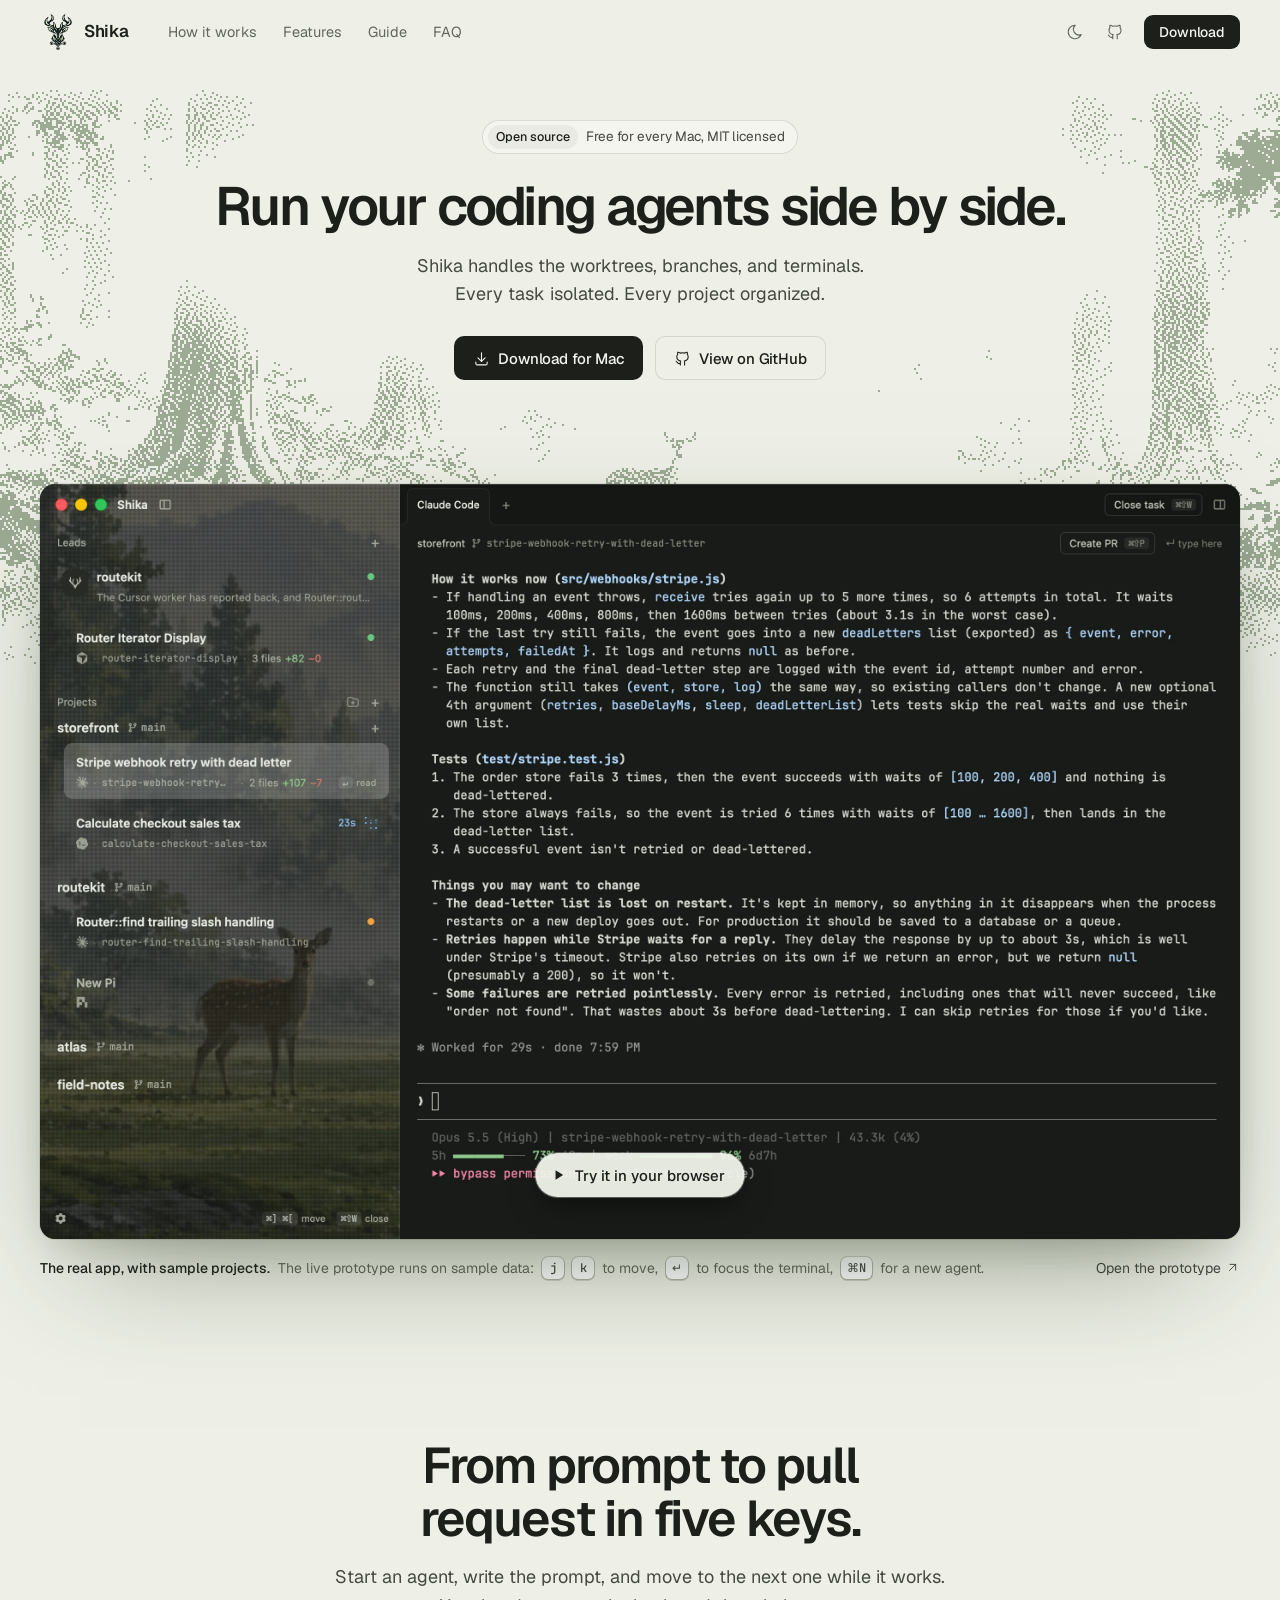
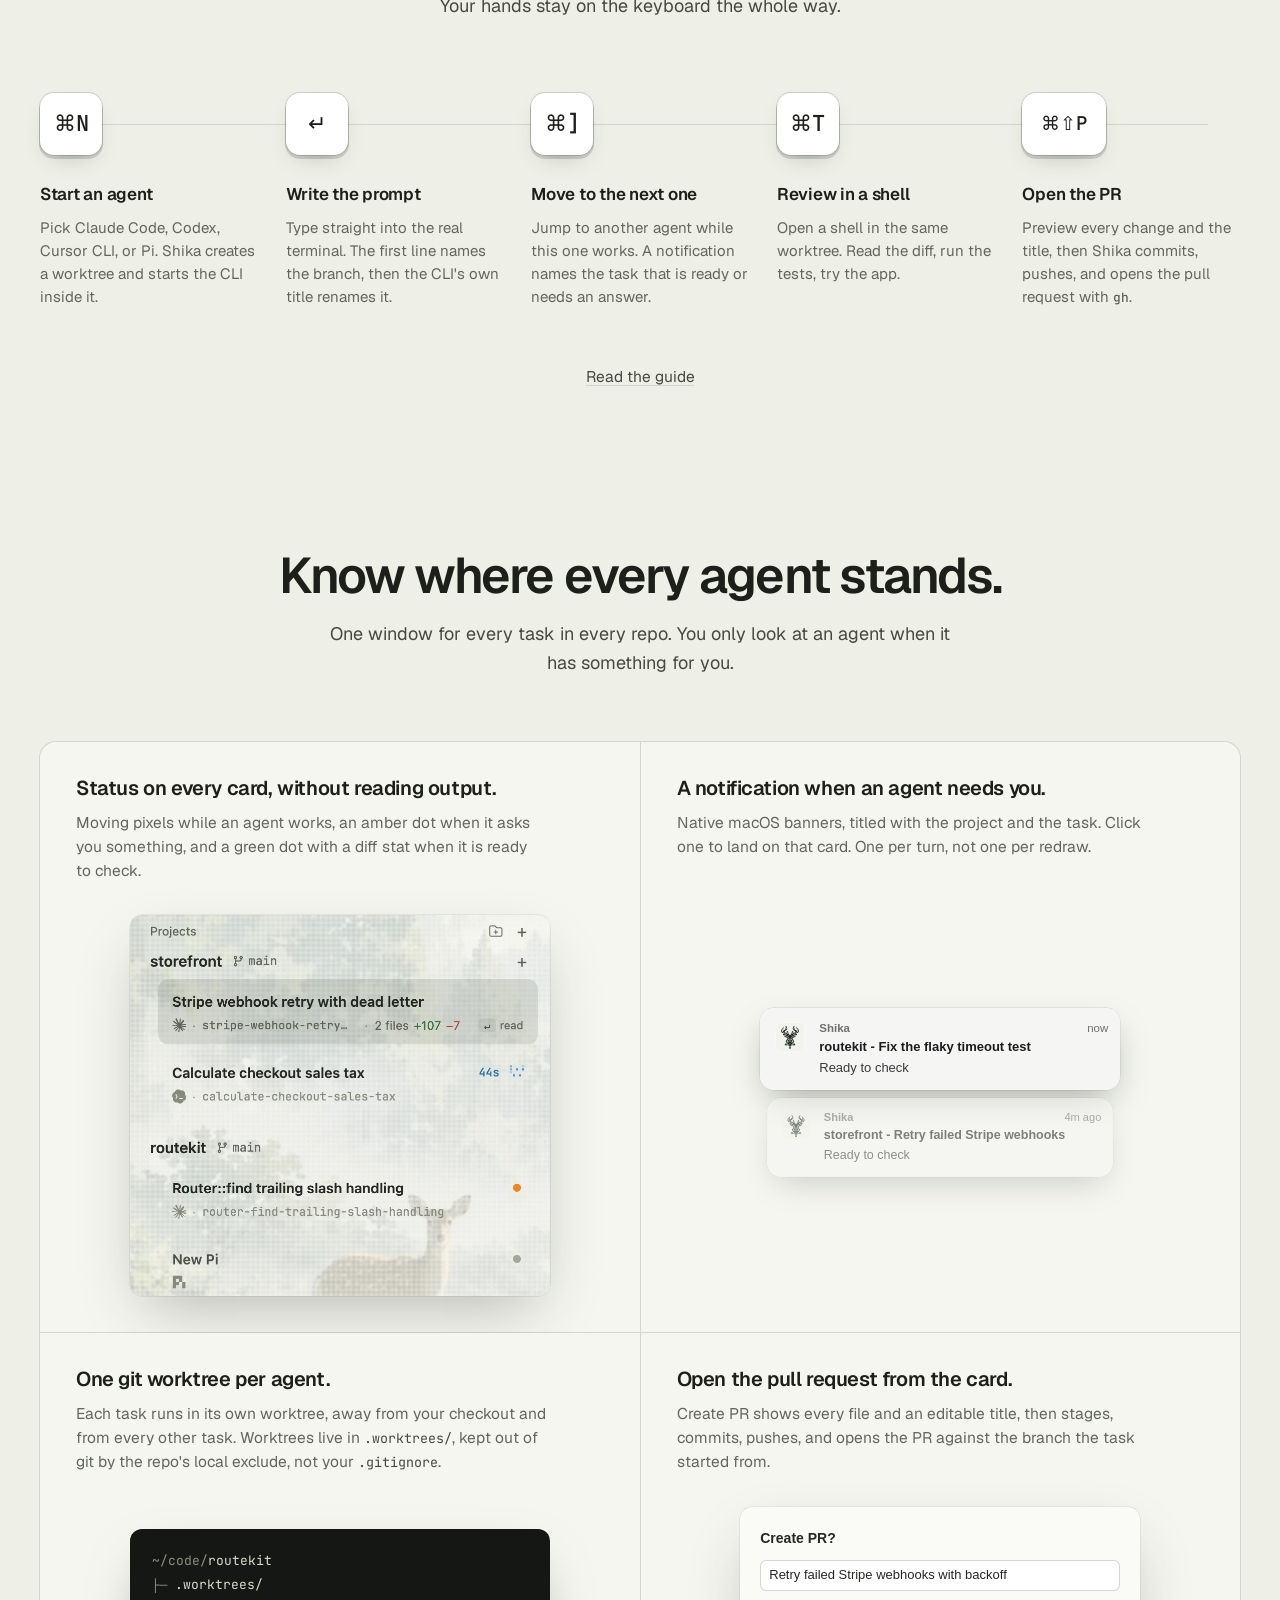
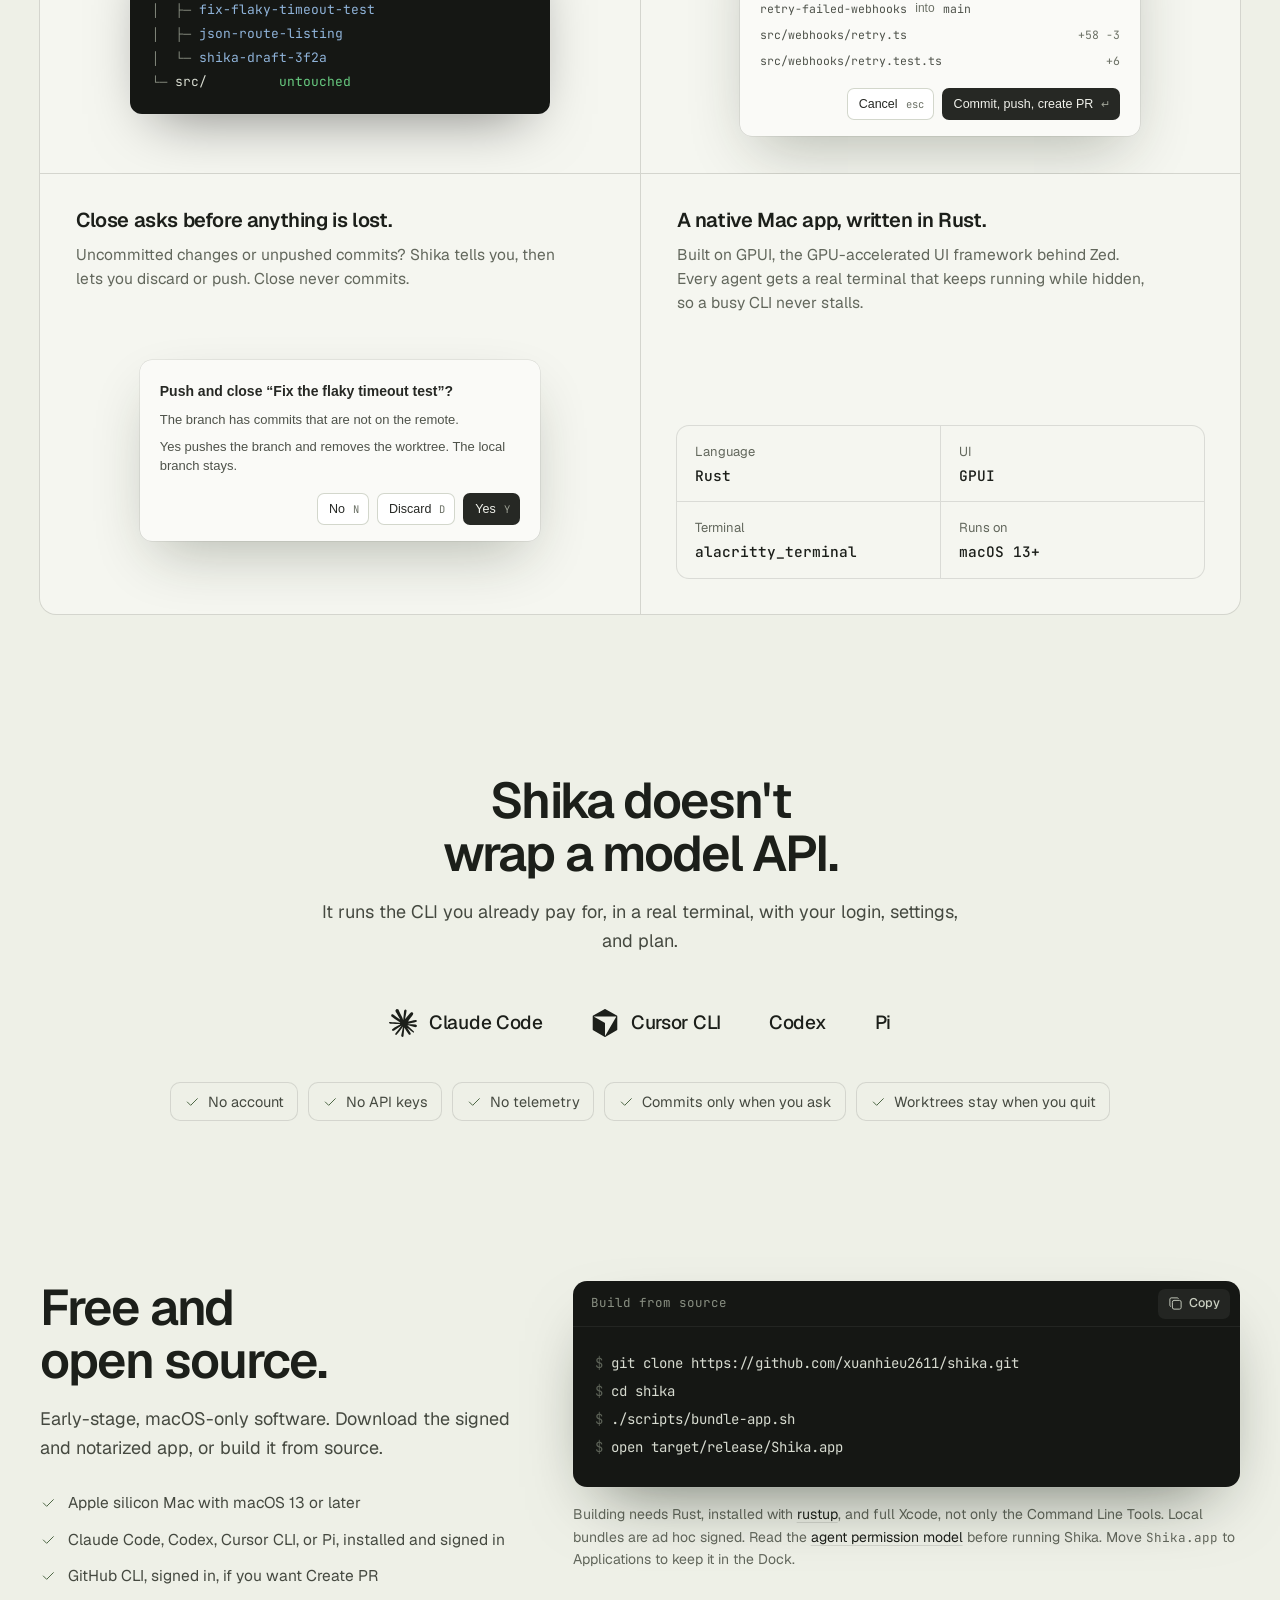
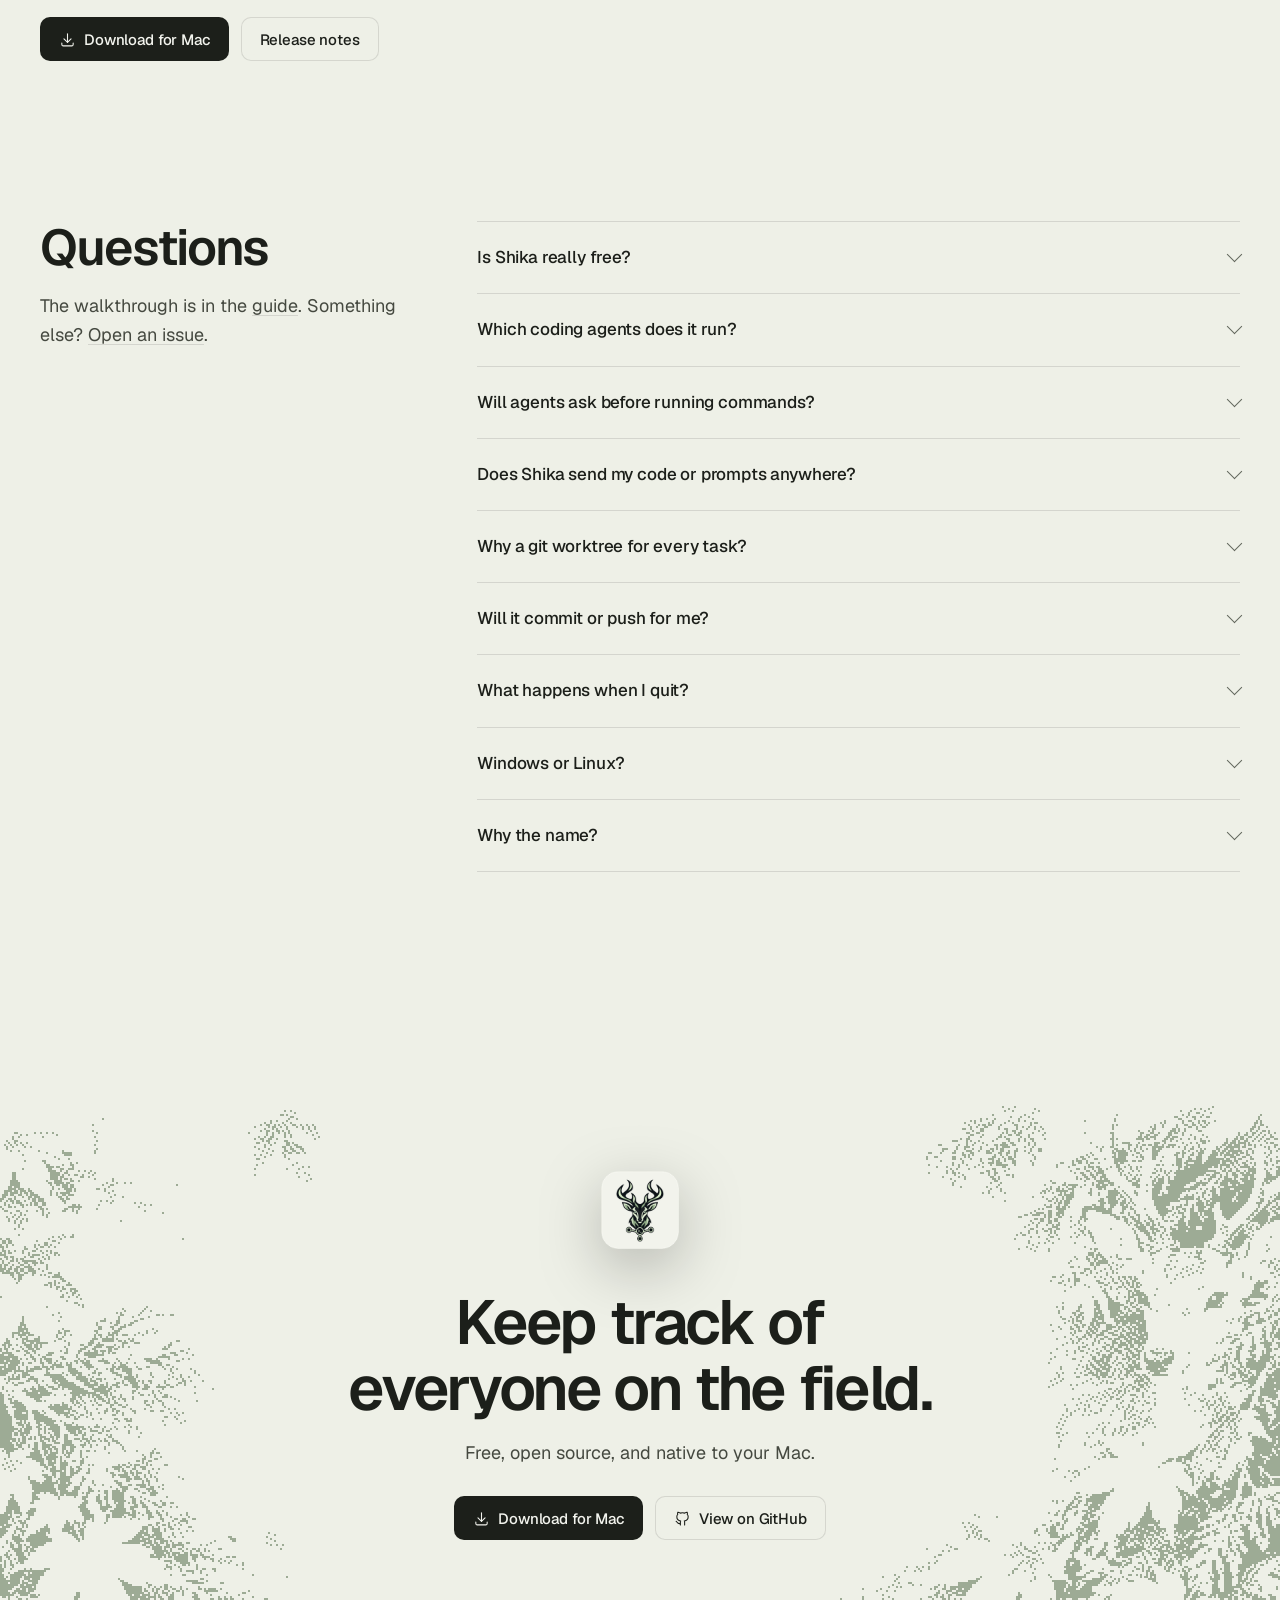
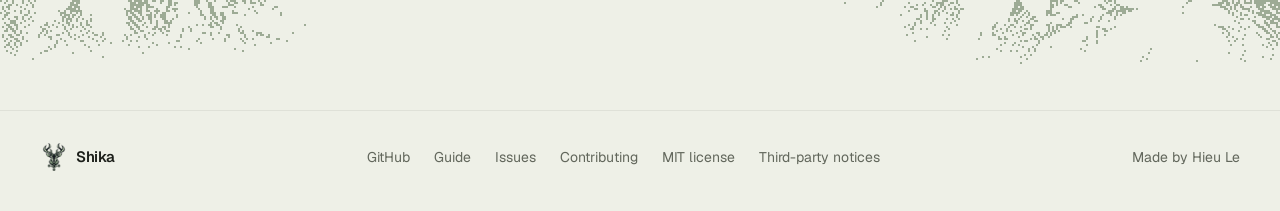
==== commit 4d8472cc: "Answer confirmation dialogs with Yes and No (Y and N) Reverses the 2026-10-25 rule that made destruc" ====
--- a/site/index.html
+++ b/site/index.html
@@ -228,13 +228,13 @@
           </div>
           <div class="cell-visual">
             <div class="m m-dialog" aria-hidden="true">
-              <span class="title">Close “Fix the flaky timeout test”?</span>
+              <span class="title">Push and close “Fix the flaky timeout test”?</span>
               <span class="text">The branch has commits that are not on the remote.</span>
-              <span class="text">Discard stops the session and deletes the worktree and local branch.</span>
+              <span class="text">Yes pushes the branch and removes the worktree. The local branch stays.</span>
               <div class="buttons">
-                <span class="m-btn">Cancel<span>esc</span></span>
-                <span class="m-btn">Discard<span>⌘D</span></span>
-                <span class="m-btn primary">Push<span>⌘↵</span></span>
+                <span class="m-btn">No<span>N</span></span>
+                <span class="m-btn">Discard<span>D</span></span>
+                <span class="m-btn primary">Yes<span>Y</span></span>
               </div>
             </div>
           </div>
